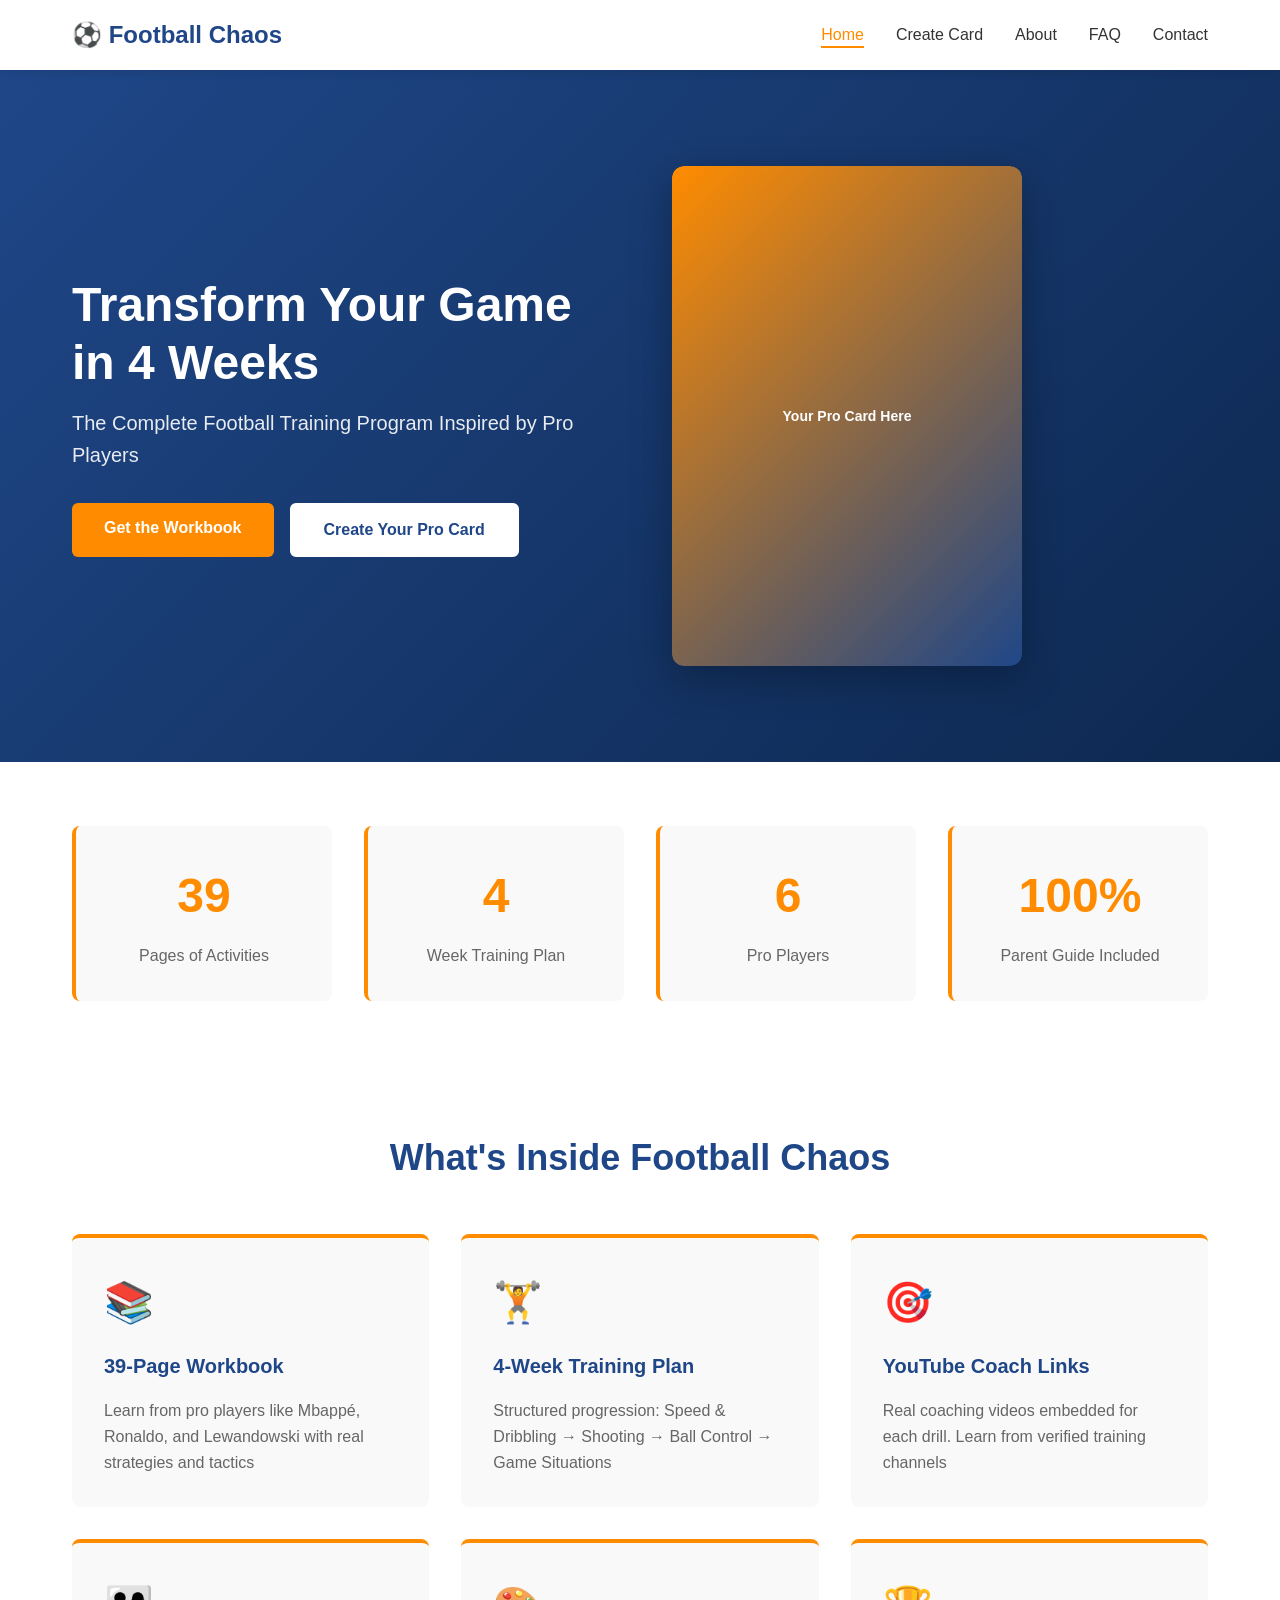
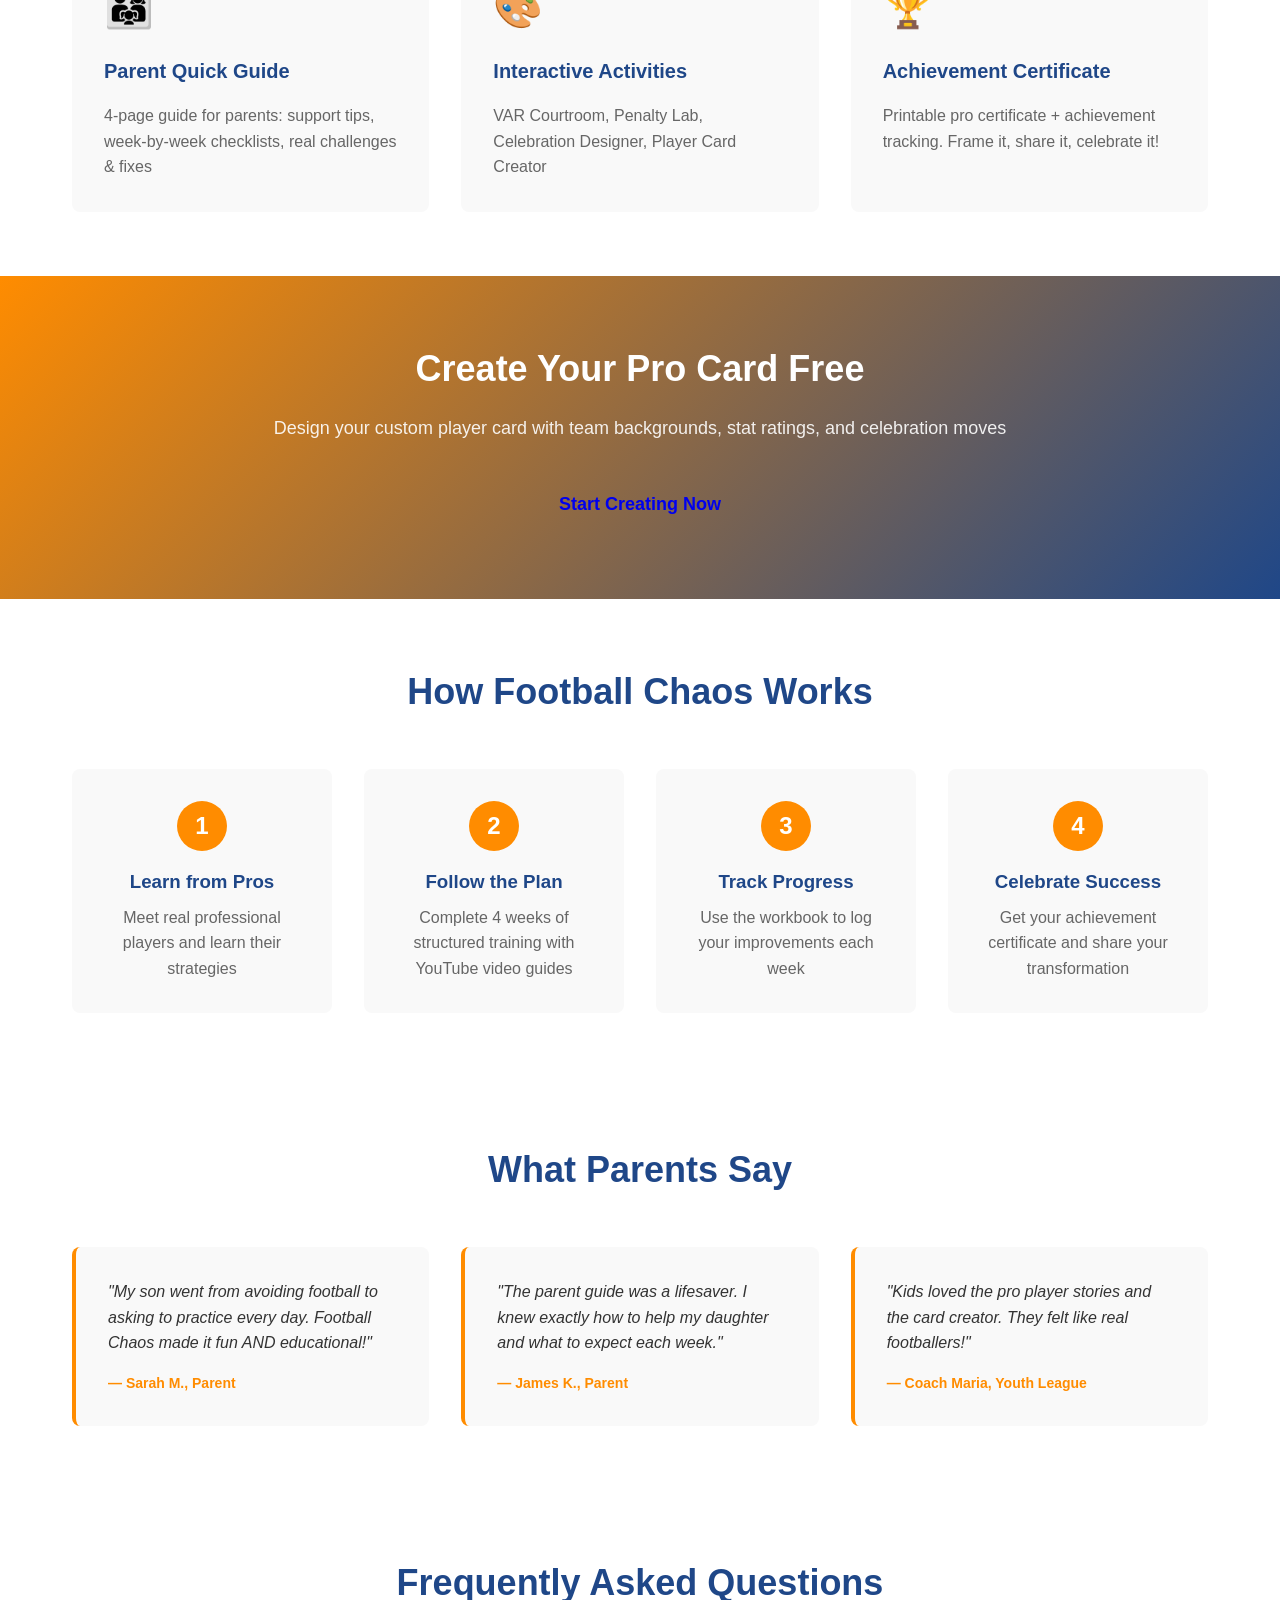
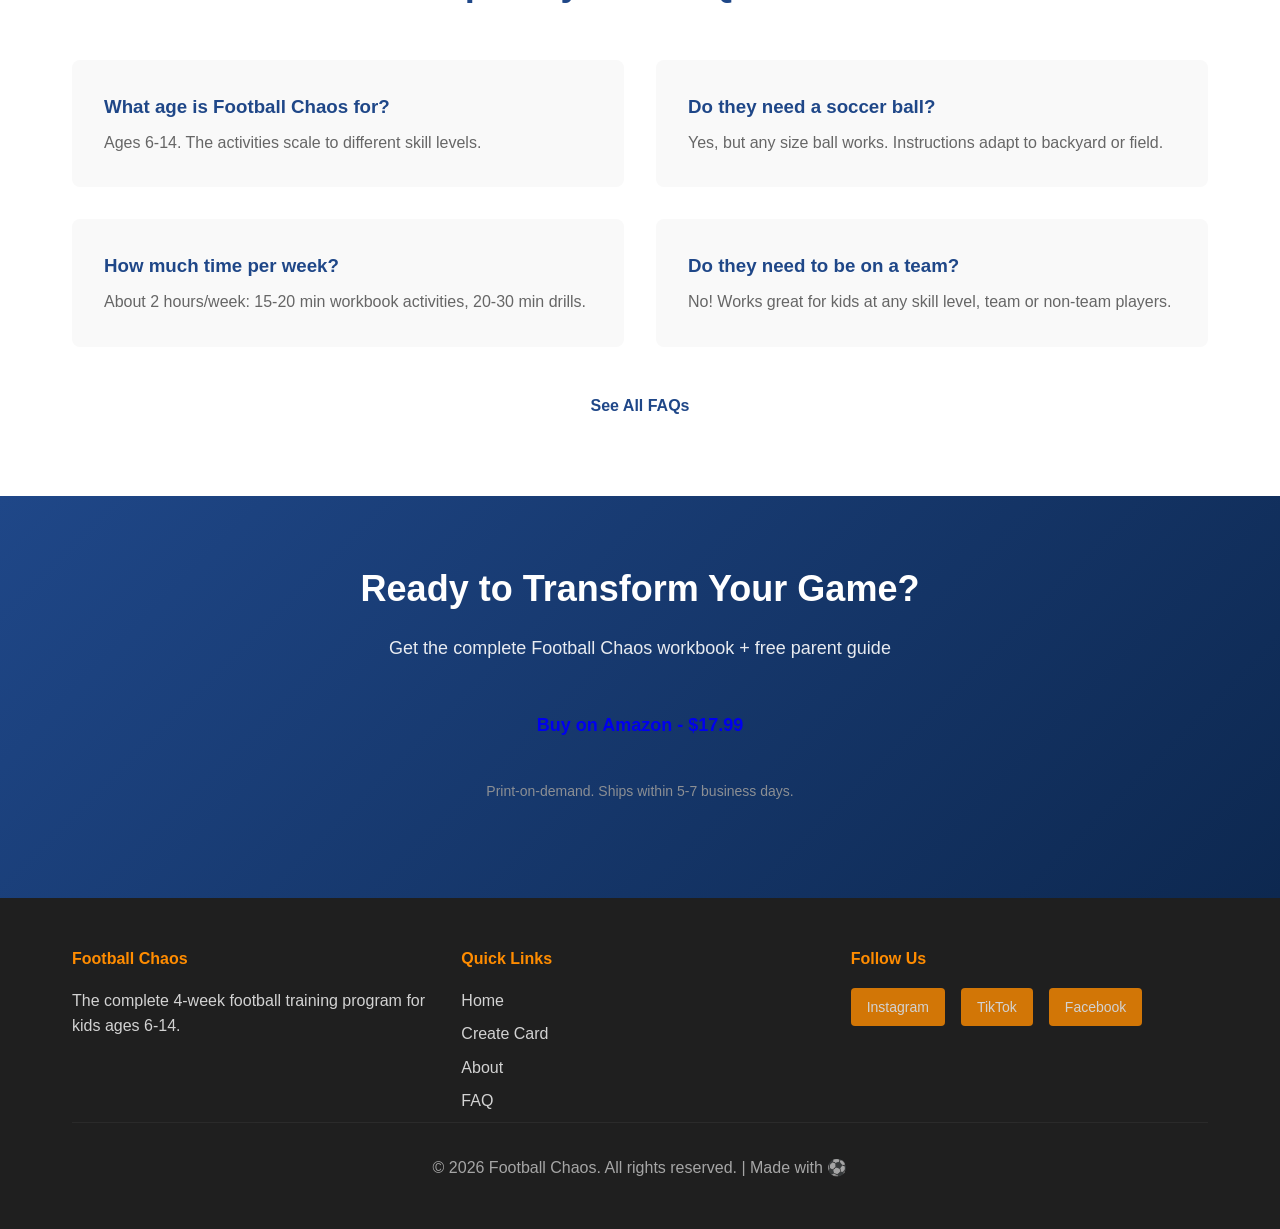
==== index.html @ 24da42ff "Add files via upload" ====
<!DOCTYPE html>
<html lang="en">
<head>
    <meta charset="UTF-8">
    <meta name="viewport" content="width=device-width, initial-scale=1.0">
    <title>Football Chaos - 4-Week Training Program for Kids</title>
    <link rel="stylesheet" href="styles.css">
</head>
<body>

<!-- Navigation -->
<nav class="navbar">
    <div class="container">
        <div class="nav-brand">⚽ Football Chaos</div>
        <ul class="nav-links">
            <li><a href="index.html" class="active">Home</a></li>
            <li><a href="card-creator.html">Create Card</a></li>
            <li><a href="about.html">About</a></li>
            <li><a href="faq.html">FAQ</a></li>
            <li><a href="contact.html">Contact</a></li>
        </ul>
    </div>
</nav>

<!-- Hero Section -->
<section class="hero">
    <div class="container">
        <div class="hero-content">
            <h1>Transform Your Game in 4 Weeks</h1>
            <p>The Complete Football Training Program Inspired by Pro Players</p>
            <div class="hero-buttons">
                <a href="https://www.amazon.com" class="btn btn-primary">Get the Workbook</a>
                <a href="card-creator.html" class="btn btn-secondary">Create Your Pro Card</a>
            </div>
        </div>
        <div class="hero-image">
            <div class="hero-card-preview">
                <div style="background: linear-gradient(135deg, #FF8C00 0%, #1f4788 100%); width: 100%; height: 100%; border-radius: 12px; display: flex; align-items: center; justify-content: center; color: white; font-size: 14px; font-weight: bold;">
                    Your Pro Card Here
                </div>
            </div>
        </div>
    </div>
</section>

<!-- Stats Section -->
<section class="stats-section">
    <div class="container">
        <div class="stat-box">
            <div class="stat-number">39</div>
            <div class="stat-label">Pages of Activities</div>
        </div>
        <div class="stat-box">
            <div class="stat-number">4</div>
            <div class="stat-label">Week Training Plan</div>
        </div>
        <div class="stat-box">
            <div class="stat-number">6</div>
            <div class="stat-label">Pro Players</div>
        </div>
        <div class="stat-box">
            <div class="stat-number">100%</div>
            <div class="stat-label">Parent Guide Included</div>
        </div>
    </div>
</section>

<!-- What You Get Section -->
<section class="features-section">
    <div class="container">
        <h2>What's Inside Football Chaos</h2>
        
        <div class="features-grid">
            <div class="feature-card">
                <div class="feature-icon">📚</div>
                <h3>39-Page Workbook</h3>
                <p>Learn from pro players like Mbappé, Ronaldo, and Lewandowski with real strategies and tactics</p>
            </div>
            
            <div class="feature-card">
                <div class="feature-icon">🏋️</div>
                <h3>4-Week Training Plan</h3>
                <p>Structured progression: Speed & Dribbling → Shooting → Ball Control → Game Situations</p>
            </div>
            
            <div class="feature-card">
                <div class="feature-icon">🎯</div>
                <h3>YouTube Coach Links</h3>
                <p>Real coaching videos embedded for each drill. Learn from verified training channels</p>
            </div>
            
            <div class="feature-card">
                <div class="feature-icon">👨‍👩‍👧</div>
                <h3>Parent Quick Guide</h3>
                <p>4-page guide for parents: support tips, week-by-week checklists, real challenges & fixes</p>
            </div>
            
            <div class="feature-card">
                <div class="feature-icon">🎨</div>
                <h3>Interactive Activities</h3>
                <p>VAR Courtroom, Penalty Lab, Celebration Designer, Player Card Creator</p>
            </div>
            
            <div class="feature-card">
                <div class="feature-icon">🏆</div>
                <h3>Achievement Certificate</h3>
                <p>Printable pro certificate + achievement tracking. Frame it, share it, celebrate it!</p>
            </div>
        </div>
    </div>
</section>

<!-- Card Creator CTA -->
<section class="card-creator-cta">
    <div class="container">
        <h2>Create Your Pro Card Free</h2>
        <p>Design your custom player card with team backgrounds, stat ratings, and celebration moves</p>
        <a href="card-creator.html" class="btn btn-large">Start Creating Now</a>
    </div>
</section>

<!-- How It Works -->
<section class="how-works-section">
    <div class="container">
        <h2>How Football Chaos Works</h2>
        
        <div class="steps-grid">
            <div class="step">
                <div class="step-number">1</div>
                <h3>Learn from Pros</h3>
                <p>Meet real professional players and learn their strategies</p>
            </div>
            
            <div class="step">
                <div class="step-number">2</div>
                <h3>Follow the Plan</h3>
                <p>Complete 4 weeks of structured training with YouTube video guides</p>
            </div>
            
            <div class="step">
                <div class="step-number">3</div>
                <h3>Track Progress</h3>
                <p>Use the workbook to log your improvements each week</p>
            </div>
            
            <div class="step">
                <div class="step-number">4</div>
                <h3>Celebrate Success</h3>
                <p>Get your achievement certificate and share your transformation</p>
            </div>
        </div>
    </div>
</section>

<!-- Testimonials -->
<section class="testimonials-section">
    <div class="container">
        <h2>What Parents Say</h2>
        
        <div class="testimonials-grid">
            <div class="testimonial">
                <p>"My son went from avoiding football to asking to practice every day. Football Chaos made it fun AND educational!"</p>
                <div class="testimonial-author">— Sarah M., Parent</div>
            </div>
            
            <div class="testimonial">
                <p>"The parent guide was a lifesaver. I knew exactly how to help my daughter and what to expect each week."</p>
                <div class="testimonial-author">— James K., Parent</div>
            </div>
            
            <div class="testimonial">
                <p>"Kids loved the pro player stories and the card creator. They felt like real footballers!"</p>
                <div class="testimonial-author">— Coach Maria, Youth League</div>
            </div>
        </div>
    </div>
</section>

<!-- FAQ Preview -->
<section class="faq-preview-section">
    <div class="container">
        <h2>Frequently Asked Questions</h2>
        
        <div class="faq-grid">
            <div class="faq-item">
                <h3>What age is Football Chaos for?</h3>
                <p>Ages 6-14. The activities scale to different skill levels.</p>
            </div>
            
            <div class="faq-item">
                <h3>Do they need a soccer ball?</h3>
                <p>Yes, but any size ball works. Instructions adapt to backyard or field.</p>
            </div>
            
            <div class="faq-item">
                <h3>How much time per week?</h3>
                <p>About 2 hours/week: 15-20 min workbook activities, 20-30 min drills.</p>
            </div>
            
            <div class="faq-item">
                <h3>Do they need to be on a team?</h3>
                <p>No! Works great for kids at any skill level, team or non-team players.</p>
            </div>
        </div>
        
        <div style="text-align: center; margin-top: 2rem;">
            <a href="faq.html" class="btn btn-secondary">See All FAQs</a>
        </div>
    </div>
</section>

<!-- CTA Section -->
<section class="final-cta">
    <div class="container">
        <h2>Ready to Transform Your Game?</h2>
        <p>Get the complete Football Chaos workbook + free parent guide</p>
        <a href="https://www.amazon.com" class="btn btn-large">Buy on Amazon - $17.99</a>
        <p style="margin-top: 1.5rem; font-size: 14px; color: #999;">Print-on-demand. Ships within 5-7 business days.</p>
    </div>
</section>

<!-- Footer -->
<footer class="footer">
    <div class="container">
        <div class="footer-content">
            <div class="footer-section">
                <h4>Football Chaos</h4>
                <p>The complete 4-week football training program for kids ages 6-14.</p>
            </div>
            
            <div class="footer-section">
                <h4>Quick Links</h4>
                <ul>
                    <li><a href="index.html">Home</a></li>
                    <li><a href="card-creator.html">Create Card</a></li>
                    <li><a href="about.html">About</a></li>
                    <li><a href="faq.html">FAQ</a></li>
                </ul>
            </div>
            
            <div class="footer-section">
                <h4>Follow Us</h4>
                <div class="social-links">
                    <a href="#" class="social-link">Instagram</a>
                    <a href="#" class="social-link">TikTok</a>
                    <a href="#" class="social-link">Facebook</a>
                </div>
            </div>
        </div>
        
        <div class="footer-bottom">
            <p>&copy; 2026 Football Chaos. All rights reserved. | Made with ⚽</p>
        </div>
    </div>
</footer>

</body>
</html>
---- styles.css ----
/* Global Styles */
* {
    margin: 0;
    padding: 0;
    box-sizing: border-box;
}

html {
    scroll-behavior: smooth;
}

body {
    font-family: 'Segoe UI', Tahoma, Geneva, Verdana, sans-serif;
    line-height: 1.6;
    color: #333;
    background: #f5f5f5;
}

.container {
    max-width: 1200px;
    margin: 0 auto;
    padding: 0 2rem;
}

/* Navigation */
.navbar {
    background: white;
    box-shadow: 0 2px 10px rgba(0,0,0,0.1);
    position: sticky;
    top: 0;
    z-index: 100;
}

.navbar .container {
    display: flex;
    justify-content: space-between;
    align-items: center;
    padding: 1rem 2rem;
}

.nav-brand {
    font-size: 24px;
    font-weight: 700;
    color: #1f4788;
    text-decoration: none;
}

.nav-links {
    display: flex;
    list-style: none;
    gap: 2rem;
}

.nav-links a {
    text-decoration: none;
    color: #333;
    font-weight: 500;
    transition: color 0.3s;
    position: relative;
}

.nav-links a:hover,
.nav-links a.active {
    color: #FF8C00;
}

.nav-links a::after {
    content: '';
    position: absolute;
    bottom: -5px;
    left: 0;
    width: 0;
    height: 2px;
    background: #FF8C00;
    transition: width 0.3s;
}

.nav-links a:hover::after,
.nav-links a.active::after {
    width: 100%;
}

/* Hero Section */
.hero {
    background: linear-gradient(135deg, #1f4788 0%, #0d2850 100%);
    color: white;
    padding: 6rem 0;
}

.hero .container {
    display: grid;
    grid-template-columns: 1fr 1fr;
    gap: 4rem;
    align-items: center;
}

.hero-content h1 {
    font-size: 48px;
    margin-bottom: 1rem;
    line-height: 1.2;
}

.hero-content p {
    font-size: 20px;
    margin-bottom: 2rem;
    opacity: 0.9;
}

.hero-buttons {
    display: flex;
    gap: 1rem;
    flex-wrap: wrap;
}

.hero-card-preview {
    width: 100%;
    max-width: 350px;
    aspect-ratio: 3.5/5;
    border-radius: 12px;
    box-shadow: 0 12px 40px rgba(0,0,0,0.3);
    overflow: hidden;
}

/* Buttons */
.btn {
    display: inline-block;
    padding: 12px 32px;
    border-radius: 6px;
    text-decoration: none;
    font-weight: 600;
    transition: all 0.3s;
    border: none;
    cursor: pointer;
    font-size: 16px;
}

.btn-primary {
    background: #FF8C00;
    color: white;
}

.btn-primary:hover {
    background: #E67E00;
    transform: translateY(-2px);
    box-shadow: 0 8px 20px rgba(255, 140, 0, 0.3);
}

.btn-secondary {
    background: white;
    color: #1f4788;
    border: 2px solid white;
}

.btn-secondary:hover {
    background: transparent;
    color: white;
}

.btn-large {
    padding: 16px 40px;
    font-size: 18px;
}

/* Stats Section */
.stats-section {
    background: white;
    padding: 4rem 0;
}

.stats-section .container {
    display: grid;
    grid-template-columns: repeat(4, 1fr);
    gap: 2rem;
}

.stat-box {
    text-align: center;
    padding: 2rem;
    background: #f9f9f9;
    border-radius: 8px;
    border-left: 4px solid #FF8C00;
}

.stat-number {
    font-size: 48px;
    font-weight: 700;
    color: #FF8C00;
    margin-bottom: 0.5rem;
}

.stat-label {
    font-size: 16px;
    color: #666;
}

/* Features Section */
.features-section {
    background: white;
    padding: 4rem 0;
}

.features-section h2 {
    text-align: center;
    font-size: 36px;
    margin-bottom: 3rem;
    color: #1f4788;
}

.features-grid {
    display: grid;
    grid-template-columns: repeat(3, 1fr);
    gap: 2rem;
}

.feature-card {
    background: #f9f9f9;
    padding: 2rem;
    border-radius: 8px;
    border-top: 4px solid #FF8C00;
    transition: transform 0.3s, box-shadow 0.3s;
}

.feature-card:hover {
    transform: translateY(-8px);
    box-shadow: 0 12px 30px rgba(0,0,0,0.1);
}

.feature-icon {
    font-size: 40px;
    margin-bottom: 1rem;
}

.feature-card h3 {
    color: #1f4788;
    margin-bottom: 1rem;
    font-size: 20px;
}

.feature-card p {
    color: #666;
    line-height: 1.6;
}

/* Card Creator CTA */
.card-creator-cta {
    background: linear-gradient(135deg, #FF8C00 0%, #1f4788 100%);
    color: white;
    padding: 4rem 0;
    text-align: center;
}

.card-creator-cta h2 {
    font-size: 36px;
    margin-bottom: 1rem;
}

.card-creator-cta p {
    font-size: 18px;
    margin-bottom: 2rem;
    opacity: 0.9;
}

/* How It Works */
.how-works-section {
    background: white;
    padding: 4rem 0;
}

.how-works-section h2 {
    text-align: center;
    font-size: 36px;
    margin-bottom: 3rem;
    color: #1f4788;
}

.steps-grid {
    display: grid;
    grid-template-columns: repeat(4, 1fr);
    gap: 2rem;
}

.step {
    text-align: center;
    padding: 2rem;
    background: #f9f9f9;
    border-radius: 8px;
}

.step-number {
    width: 50px;
    height: 50px;
    background: #FF8C00;
    color: white;
    border-radius: 50%;
    display: flex;
    align-items: center;
    justify-content: center;
    font-size: 24px;
    font-weight: 700;
    margin: 0 auto 1rem;
}

.step h3 {
    color: #1f4788;
    margin-bottom: 0.5rem;
}

.step p {
    color: #666;
}

/* Testimonials */
.testimonials-section {
    background: white;
    padding: 4rem 0;
}

.testimonials-section h2 {
    text-align: center;
    font-size: 36px;
    margin-bottom: 3rem;
    color: #1f4788;
}

.testimonials-grid {
    display: grid;
    grid-template-columns: repeat(3, 1fr);
    gap: 2rem;
}

.testimonial {
    background: #f9f9f9;
    padding: 2rem;
    border-radius: 8px;
    border-left: 4px solid #FF8C00;
}

.testimonial p {
    font-style: italic;
    color: #333;
    margin-bottom: 1rem;
}

.testimonial-author {
    color: #FF8C00;
    font-weight: 600;
    font-size: 14px;
}

/* FAQ Preview */
.faq-preview-section {
    background: white;
    padding: 4rem 0;
}

.faq-preview-section h2 {
    text-align: center;
    font-size: 36px;
    margin-bottom: 3rem;
    color: #1f4788;
}

.faq-grid {
    display: grid;
    grid-template-columns: repeat(2, 1fr);
    gap: 2rem;
}

.faq-item {
    background: #f9f9f9;
    padding: 2rem;
    border-radius: 8px;
}

.faq-item h3 {
    color: #1f4788;
    margin-bottom: 0.5rem;
}

.faq-item p {
    color: #666;
}

/* Final CTA */
.final-cta {
    background: linear-gradient(135deg, #1f4788 0%, #0d2850 100%);
    color: white;
    padding: 4rem 0;
    text-align: center;
}

.final-cta h2 {
    font-size: 36px;
    margin-bottom: 1rem;
}

.final-cta p {
    font-size: 18px;
    margin-bottom: 2rem;
    opacity: 0.9;
}

/* Footer */
.footer {
    background: #1f1f1f;
    color: white;
    padding: 3rem 0 1rem;
}

.footer .container {
    margin-bottom: 2rem;
}

.footer-content {
    display: grid;
    grid-template-columns: repeat(3, 1fr);
    gap: 2rem;
}

.footer-section h4 {
    color: #FF8C00;
    margin-bottom: 1rem;
}

.footer-section p {
    opacity: 0.8;
}

.footer-section ul {
    list-style: none;
}

.footer-section ul li {
    margin-bottom: 0.5rem;
}

.footer-section a {
    color: white;
    text-decoration: none;
    opacity: 0.8;
    transition: opacity 0.3s;
}

.footer-section a:hover {
    opacity: 1;
    color: #FF8C00;
}

.social-links {
    display: flex;
    gap: 1rem;
}

.social-link {
    display: inline-block;
    padding: 8px 16px;
    background: #FF8C00;
    border-radius: 4px;
    font-size: 14px;
}

.social-link:hover {
    background: #E67E00;
}

.footer-bottom {
    text-align: center;
    padding-top: 2rem;
    border-top: 1px solid #333;
    opacity: 0.6;
}

/* Responsive Design */
@media (max-width: 768px) {
    .nav-links {
        gap: 1rem;
        font-size: 14px;
    }
    
    .hero .container {
        grid-template-columns: 1fr;
        padding: 3rem 0;
    }
    
    .hero-content h1 {
        font-size: 32px;
    }
    
    .hero-content p {
        font-size: 16px;
    }
    
    .stats-section .container,
    .features-grid,
    .steps-grid,
    .testimonials-grid,
    .footer-content {
        grid-template-columns: 1fr;
    }
    
    .faq-grid {
        grid-template-columns: 1fr;
    }
    
    .hero-buttons {
        flex-direction: column;
    }
    
    .btn {
        width: 100%;
        text-align: center;
    }
}

@media (max-width: 480px) {
    .container {
        padding: 0 1rem;
    }
    
    .navbar .container {
        flex-direction: column;
        gap: 1rem;
    }
    
    .nav-links {
        flex-direction: column;
        gap: 0.5rem;
        width: 100%;
    }
    
    .hero-content h1 {
        font-size: 24px;
    }
    
    .features-section h2,
    .how-works-section h2,
    .testimonials-section h2,
    .faq-preview-section h2,
    .final-cta h2 {
        font-size: 24px;
    }
}
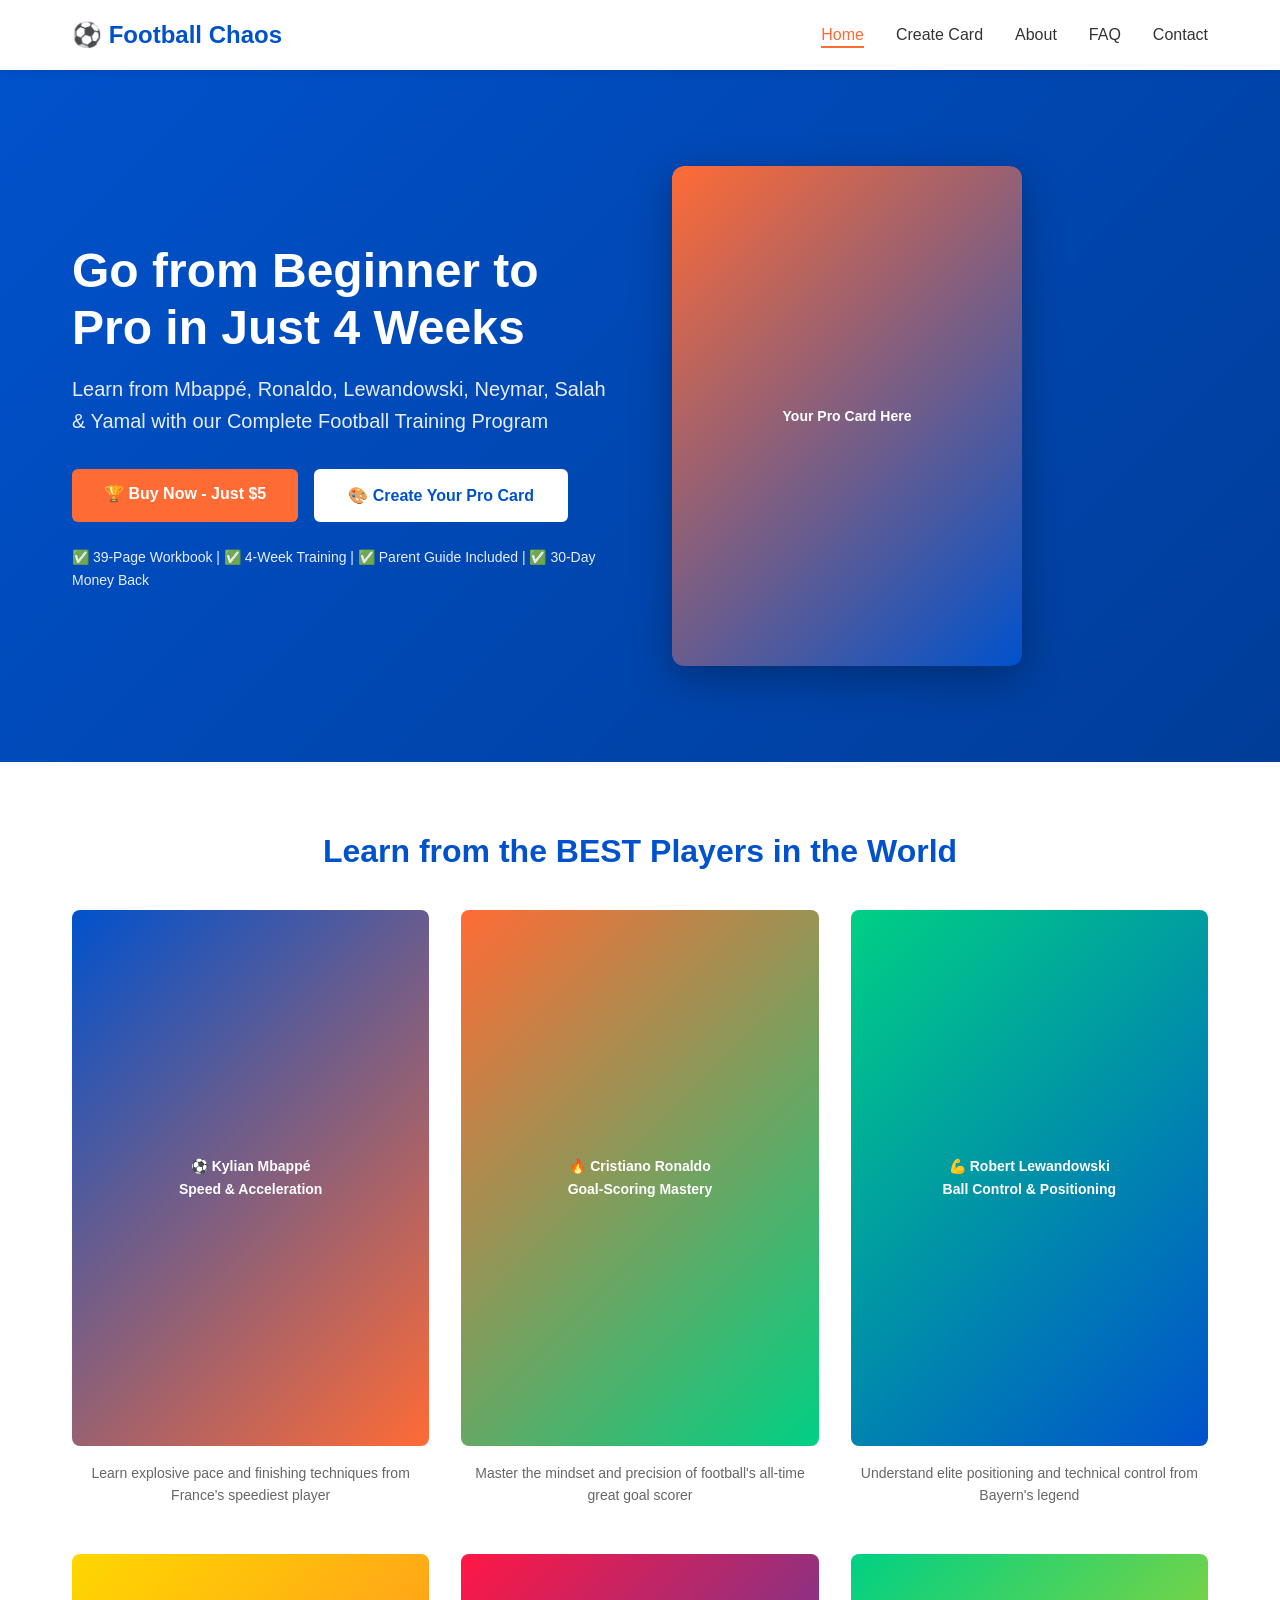
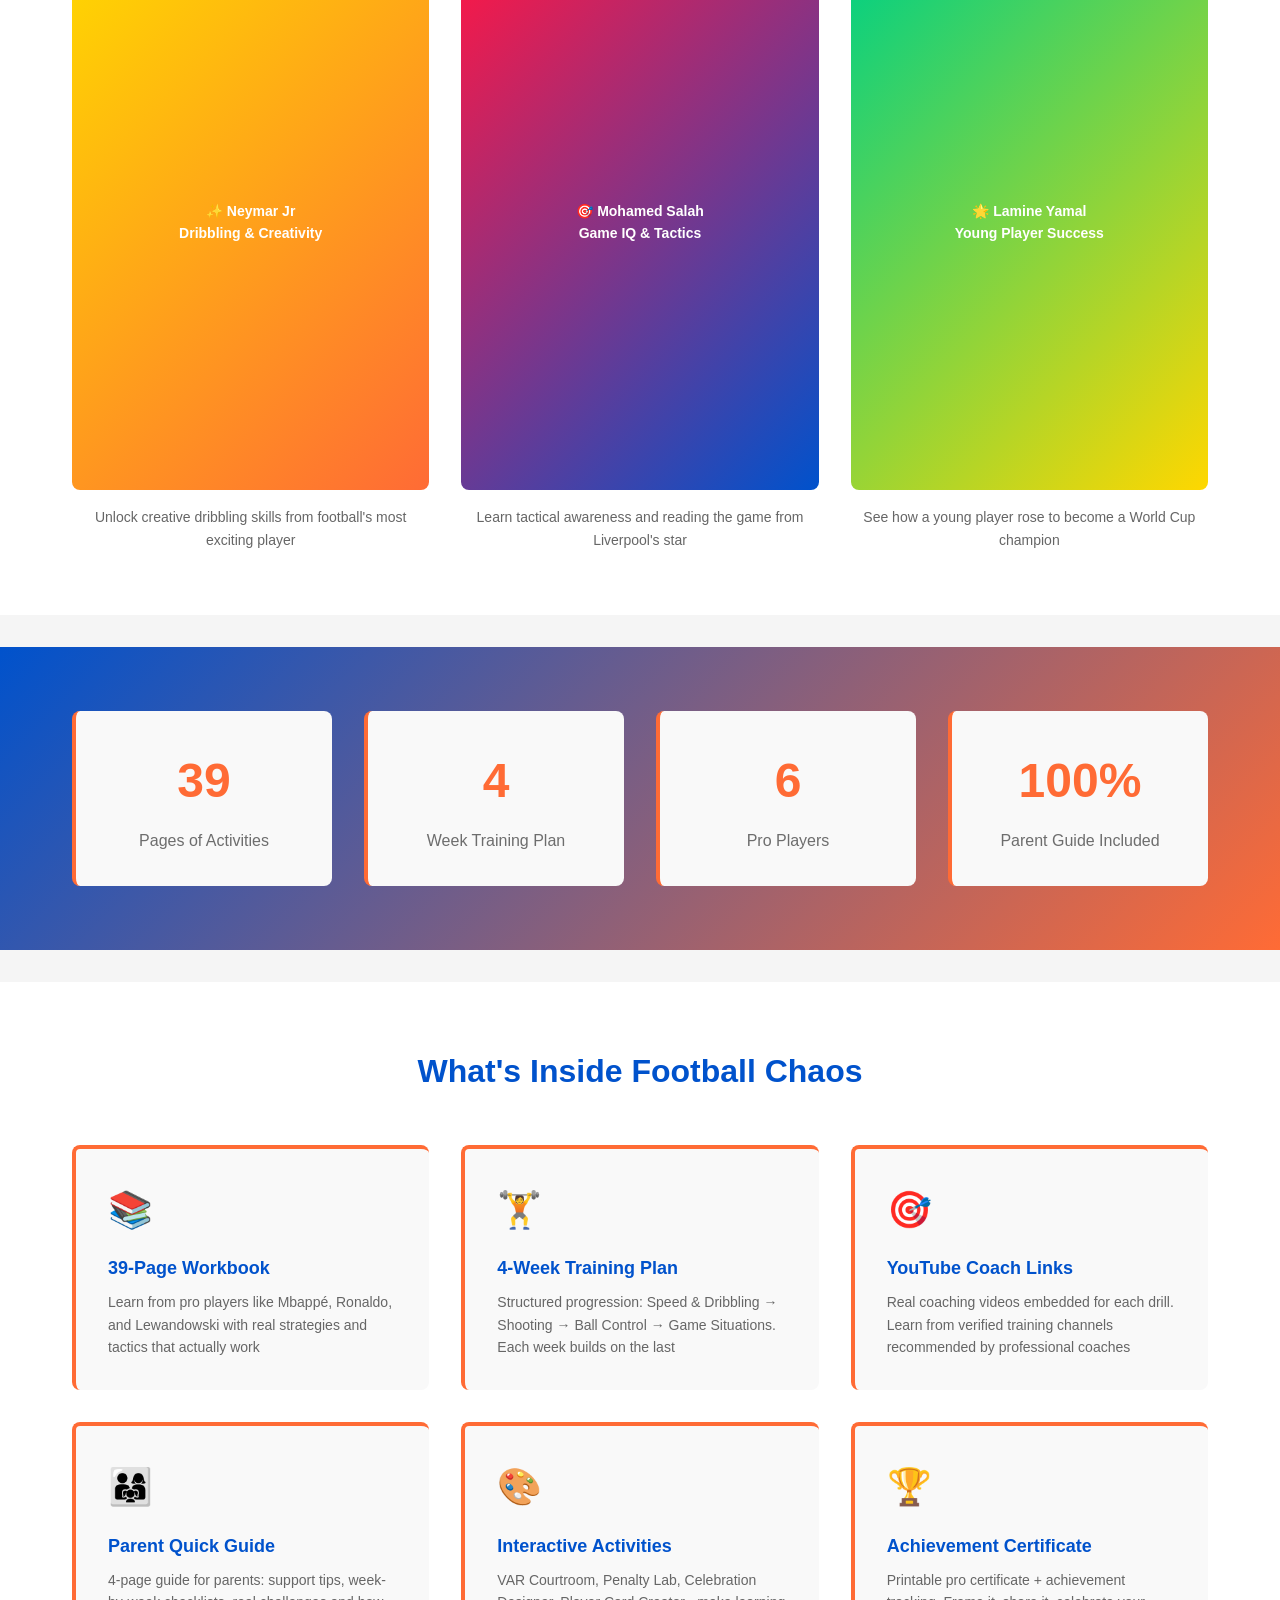
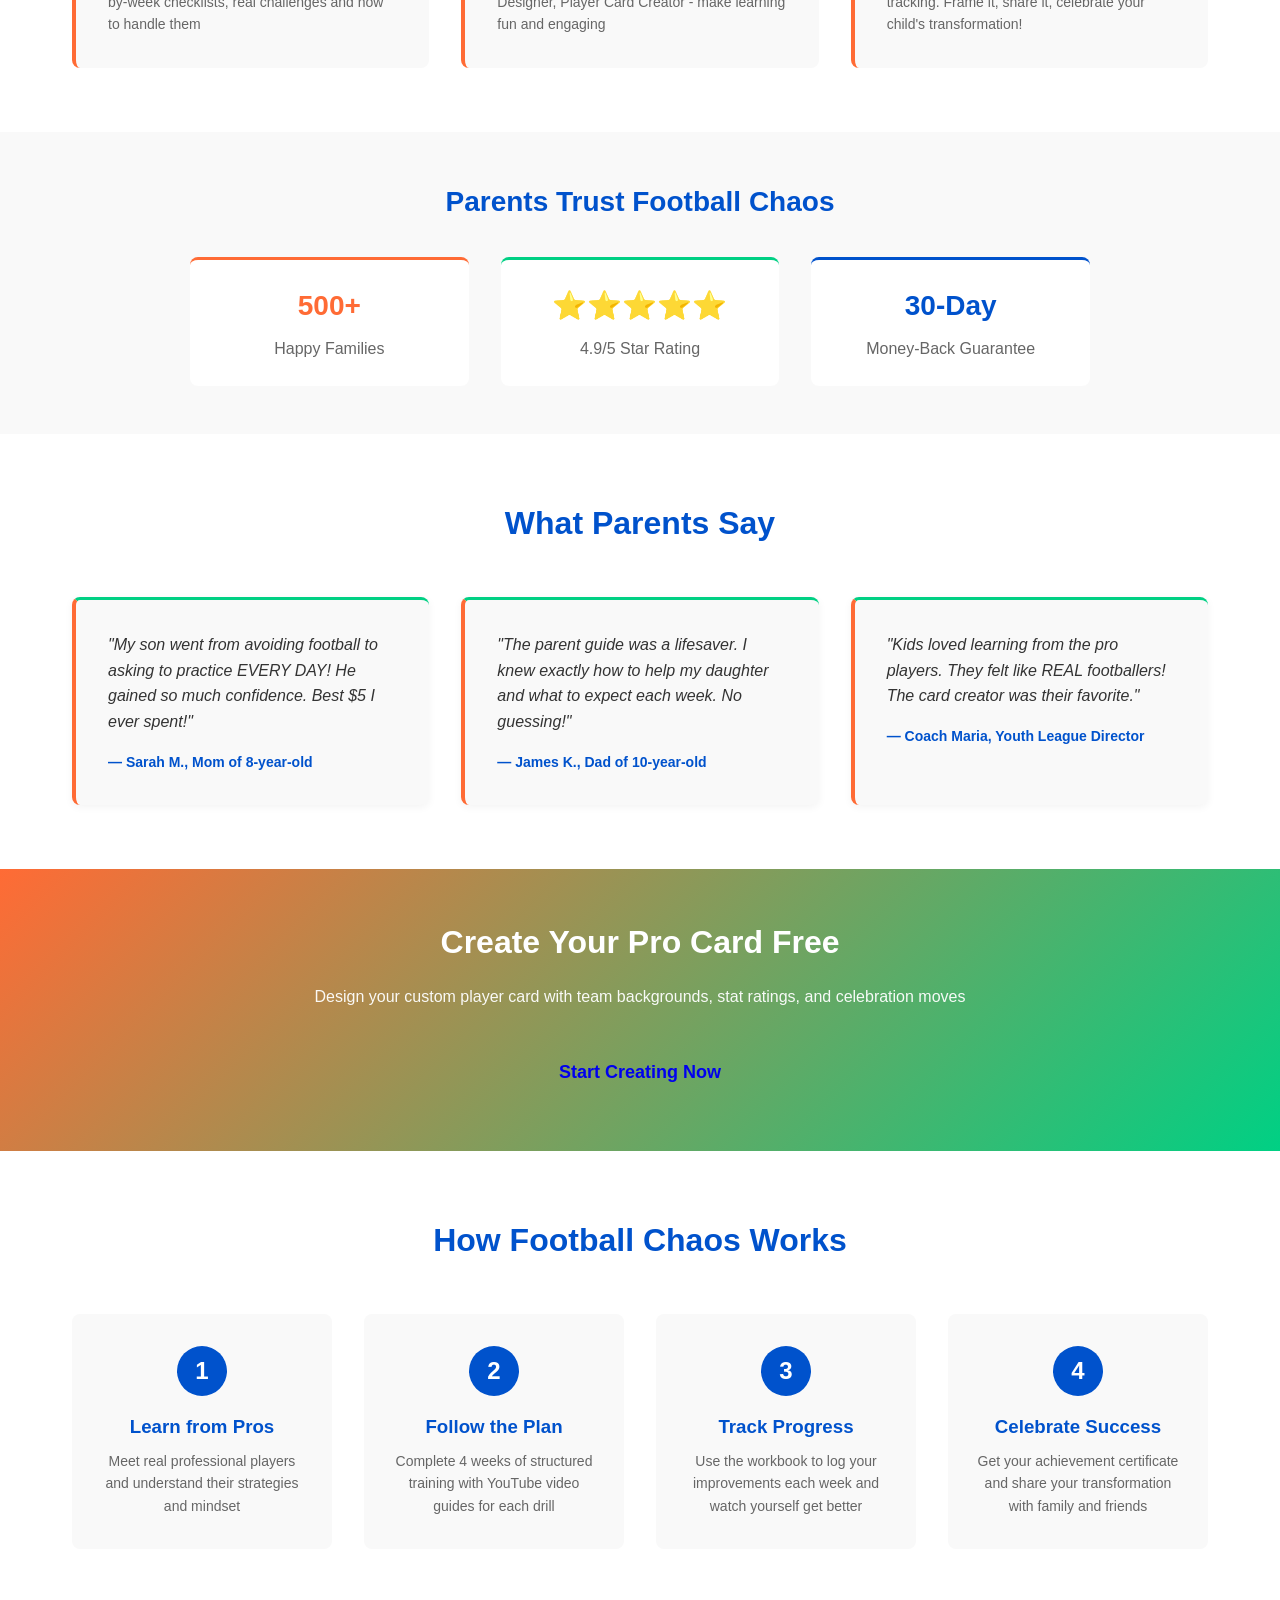
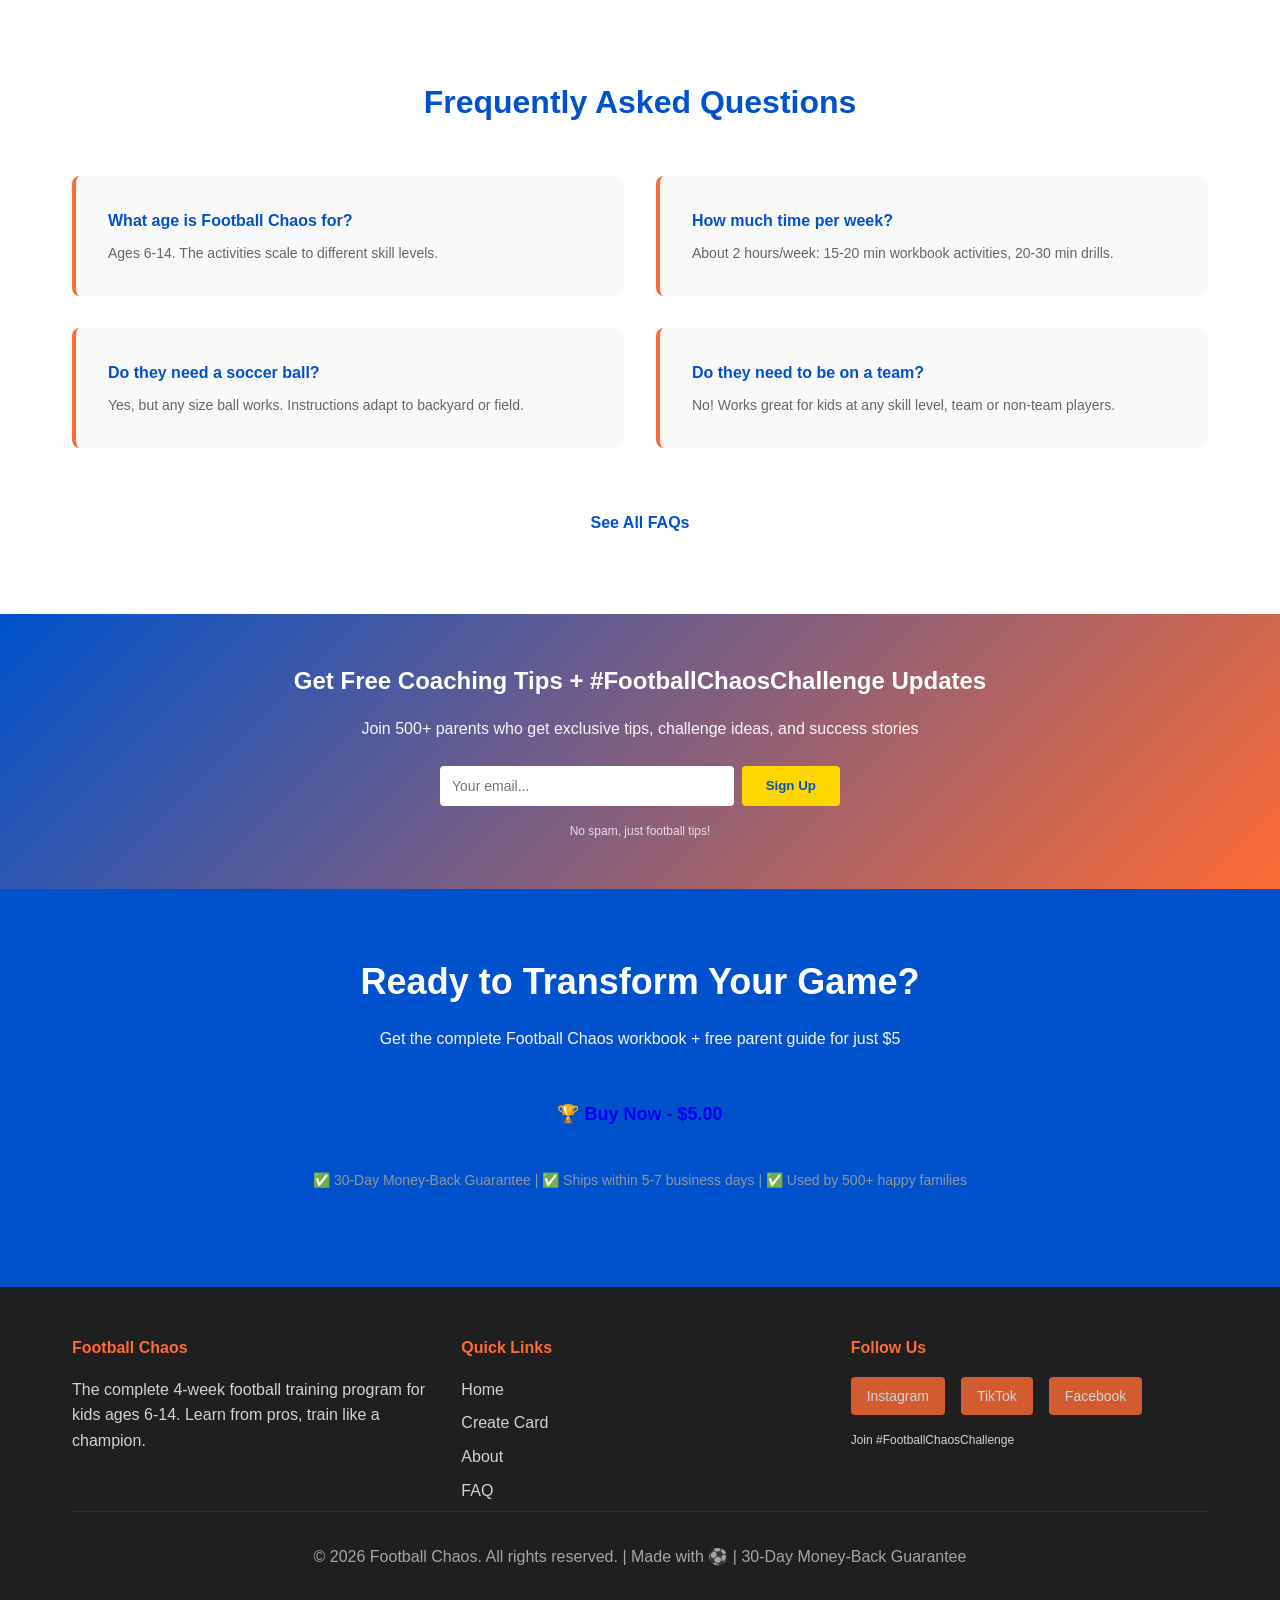
==== commit 302f5338: "Add files via upload" ====
--- a/index.html
+++ b/index.html
@@ -26,18 +26,68 @@
 <section class="hero">
     <div class="container">
         <div class="hero-content">
-            <h1>Transform Your Game in 4 Weeks</h1>
-            <p>The Complete Football Training Program Inspired by Pro Players</p>
+            <h1>Go from Beginner to Pro in Just 4 Weeks</h1>
+            <p>Learn from Mbappé, Ronaldo, Lewandowski, Neymar, Salah & Yamal with our Complete Football Training Program</p>
             <div class="hero-buttons">
-                <a href="https://www.amazon.com" class="btn btn-primary">Get the Workbook</a>
-                <a href="card-creator.html" class="btn btn-secondary">Create Your Pro Card</a>
+                <a href="https://www.amazon.com" class="btn btn-primary">🏆 Buy Now - Just $5</a>
+                <a href="card-creator.html" class="btn btn-secondary">🎨 Create Your Pro Card</a>
+            </div>
+            <div style="margin-top: 1.5rem; font-size: 14px; color: white; opacity: 0.9;">
+                ✅ 39-Page Workbook  |  ✅ 4-Week Training  |  ✅ Parent Guide Included  |  ✅ 30-Day Money Back
             </div>
         </div>
         <div class="hero-image">
             <div class="hero-card-preview">
-                <div style="background: linear-gradient(135deg, #FF8C00 0%, #1f4788 100%); width: 100%; height: 100%; border-radius: 12px; display: flex; align-items: center; justify-content: center; color: white; font-size: 14px; font-weight: bold;">
+                <div style="background: linear-gradient(135deg, #FF6B35 0%, #0052CC 100%); width: 100%; height: 100%; border-radius: 12px; display: flex; align-items: center; justify-content: center; color: white; font-size: 14px; font-weight: bold;">
                     Your Pro Card Here
                 </div>
+            </div>
+        </div>
+    </div>
+</section>
+
+<!-- Player Showcase Section -->
+<section style="background: white; padding: 4rem 0;">
+    <div class="container">
+        <h2 style="text-align: center; color: #0052CC; font-size: 32px; margin-bottom: 2rem;">Learn from the BEST Players in the World</h2>
+        <div style="display: grid; grid-template-columns: repeat(3, 1fr); gap: 2rem; margin-bottom: 3rem;">
+            <div style="text-align: center;">
+                <div style="width: 100%; aspect-ratio: 2/3; background: linear-gradient(135deg, #0052CC, #FF6B35); border-radius: 8px; margin-bottom: 1rem; display: flex; align-items: center; justify-content: center; color: white; font-weight: bold; font-size: 14px;">
+                    ⚽ Kylian Mbappé<br>Speed & Acceleration
+                </div>
+                <p style="color: #666; font-size: 14px;">Learn explosive pace and finishing techniques from France's speediest player</p>
+            </div>
+            <div style="text-align: center;">
+                <div style="width: 100%; aspect-ratio: 2/3; background: linear-gradient(135deg, #FF6B35, #00D084); border-radius: 8px; margin-bottom: 1rem; display: flex; align-items: center; justify-content: center; color: white; font-weight: bold; font-size: 14px;">
+                    🔥 Cristiano Ronaldo<br>Goal-Scoring Mastery
+                </div>
+                <p style="color: #666; font-size: 14px;">Master the mindset and precision of football's all-time great goal scorer</p>
+            </div>
+            <div style="text-align: center;">
+                <div style="width: 100%; aspect-ratio: 2/3; background: linear-gradient(135deg, #00D084, #0052CC); border-radius: 8px; margin-bottom: 1rem; display: flex; align-items: center; justify-content: center; color: white; font-weight: bold; font-size: 14px;">
+                    💪 Robert Lewandowski<br>Ball Control & Positioning
+                </div>
+                <p style="color: #666; font-size: 14px;">Understand elite positioning and technical control from Bayern's legend</p>
+            </div>
+        </div>
+        <div style="display: grid; grid-template-columns: repeat(3, 1fr); gap: 2rem;">
+            <div style="text-align: center;">
+                <div style="width: 100%; aspect-ratio: 2/3; background: linear-gradient(135deg, #FFD700, #FF6B35); border-radius: 8px; margin-bottom: 1rem; display: flex; align-items: center; justify-content: center; color: white; font-weight: bold; font-size: 14px;">
+                    ✨ Neymar Jr<br>Dribbling & Creativity
+                </div>
+                <p style="color: #666; font-size: 14px;">Unlock creative dribbling skills from football's most exciting player</p>
+            </div>
+            <div style="text-align: center;">
+                <div style="width: 100%; aspect-ratio: 2/3; background: linear-gradient(135deg, #FF1744, #0052CC); border-radius: 8px; margin-bottom: 1rem; display: flex; align-items: center; justify-content: center; color: white; font-weight: bold; font-size: 14px;">
+                    🎯 Mohamed Salah<br>Game IQ & Tactics
+                </div>
+                <p style="color: #666; font-size: 14px;">Learn tactical awareness and reading the game from Liverpool's star</p>
+            </div>
+            <div style="text-align: center;">
+                <div style="width: 100%; aspect-ratio: 2/3; background: linear-gradient(135deg, #00D084, #FFD700); border-radius: 8px; margin-bottom: 1rem; display: flex; align-items: center; justify-content: center; color: white; font-weight: bold; font-size: 14px;">
+                    🌟 Lamine Yamal<br>Young Player Success
+                </div>
+                <p style="color: #666; font-size: 14px;">See how a young player rose to become a World Cup champion</p>
             </div>
         </div>
     </div>
@@ -74,37 +124,85 @@
             <div class="feature-card">
                 <div class="feature-icon">📚</div>
                 <h3>39-Page Workbook</h3>
-                <p>Learn from pro players like Mbappé, Ronaldo, and Lewandowski with real strategies and tactics</p>
+                <p>Learn from pro players like Mbappé, Ronaldo, and Lewandowski with real strategies and tactics that actually work</p>
             </div>
             
             <div class="feature-card">
                 <div class="feature-icon">🏋️</div>
                 <h3>4-Week Training Plan</h3>
-                <p>Structured progression: Speed & Dribbling → Shooting → Ball Control → Game Situations</p>
+                <p>Structured progression: Speed & Dribbling → Shooting → Ball Control → Game Situations. Each week builds on the last</p>
             </div>
             
             <div class="feature-card">
                 <div class="feature-icon">🎯</div>
                 <h3>YouTube Coach Links</h3>
-                <p>Real coaching videos embedded for each drill. Learn from verified training channels</p>
+                <p>Real coaching videos embedded for each drill. Learn from verified training channels recommended by professional coaches</p>
             </div>
             
             <div class="feature-card">
                 <div class="feature-icon">👨‍👩‍👧</div>
                 <h3>Parent Quick Guide</h3>
-                <p>4-page guide for parents: support tips, week-by-week checklists, real challenges & fixes</p>
+                <p>4-page guide for parents: support tips, week-by-week checklists, real challenges and how to handle them</p>
             </div>
             
             <div class="feature-card">
                 <div class="feature-icon">🎨</div>
                 <h3>Interactive Activities</h3>
-                <p>VAR Courtroom, Penalty Lab, Celebration Designer, Player Card Creator</p>
+                <p>VAR Courtroom, Penalty Lab, Celebration Designer, Player Card Creator - make learning fun and engaging</p>
             </div>
             
             <div class="feature-card">
                 <div class="feature-icon">🏆</div>
                 <h3>Achievement Certificate</h3>
-                <p>Printable pro certificate + achievement tracking. Frame it, share it, celebrate it!</p>
+                <p>Printable pro certificate + achievement tracking. Frame it, share it, celebrate your child's transformation!</p>
+            </div>
+        </div>
+    </div>
+</section>
+
+<!-- Trust & Guarantee Section -->
+<section style="background: #f9f9f9; padding: 3rem 0;">
+    <div class="container">
+        <div style="max-width: 900px; margin: 0 auto;">
+            <h2 style="text-align: center; color: #0052CC; font-size: 28px; margin-bottom: 2rem;">Parents Trust Football Chaos</h2>
+            
+            <div style="display: grid; grid-template-columns: repeat(3, 1fr); gap: 2rem; text-align: center;">
+                <div style="padding: 1.5rem; background: white; border-radius: 8px; border-top: 3px solid #FF6B35;">
+                    <div style="font-size: 28px; font-weight: bold; color: #FF6B35; margin-bottom: 0.5rem;">500+</div>
+                    <p style="color: #666;">Happy Families</p>
+                </div>
+                <div style="padding: 1.5rem; background: white; border-radius: 8px; border-top: 3px solid #00D084;">
+                    <div style="font-size: 28px; font-weight: bold; color: #00D084; margin-bottom: 0.5rem;">⭐⭐⭐⭐⭐</div>
+                    <p style="color: #666;">4.9/5 Star Rating</p>
+                </div>
+                <div style="padding: 1.5rem; background: white; border-radius: 8px; border-top: 3px solid #0052CC;">
+                    <div style="font-size: 28px; font-weight: bold; color: #0052CC; margin-bottom: 0.5rem;">30-Day</div>
+                    <p style="color: #666;">Money-Back Guarantee</p>
+                </div>
+            </div>
+        </div>
+    </div>
+</section>
+
+<!-- Testimonials Section -->
+<section class="testimonials-section">
+    <div class="container">
+        <h2>What Parents Say</h2>
+        
+        <div class="testimonials-grid">
+            <div class="testimonial">
+                <p>"My son went from avoiding football to asking to practice EVERY DAY! He gained so much confidence. Best $5 I ever spent!"</p>
+                <div class="testimonial-author">— Sarah M., Mom of 8-year-old</div>
+            </div>
+            
+            <div class="testimonial">
+                <p>"The parent guide was a lifesaver. I knew exactly how to help my daughter and what to expect each week. No guessing!"</p>
+                <div class="testimonial-author">— James K., Dad of 10-year-old</div>
+            </div>
+            
+            <div class="testimonial">
+                <p>"Kids loved learning from the pro players. They felt like REAL footballers! The card creator was their favorite."</p>
+                <div class="testimonial-author">— Coach Maria, Youth League Director</div>
             </div>
         </div>
     </div>
@@ -128,49 +226,25 @@
             <div class="step">
                 <div class="step-number">1</div>
                 <h3>Learn from Pros</h3>
-                <p>Meet real professional players and learn their strategies</p>
+                <p>Meet real professional players and understand their strategies and mindset</p>
             </div>
             
             <div class="step">
                 <div class="step-number">2</div>
                 <h3>Follow the Plan</h3>
-                <p>Complete 4 weeks of structured training with YouTube video guides</p>
+                <p>Complete 4 weeks of structured training with YouTube video guides for each drill</p>
             </div>
             
             <div class="step">
                 <div class="step-number">3</div>
                 <h3>Track Progress</h3>
-                <p>Use the workbook to log your improvements each week</p>
+                <p>Use the workbook to log your improvements each week and watch yourself get better</p>
             </div>
             
             <div class="step">
                 <div class="step-number">4</div>
                 <h3>Celebrate Success</h3>
-                <p>Get your achievement certificate and share your transformation</p>
-            </div>
-        </div>
-    </div>
-</section>
-
-<!-- Testimonials -->
-<section class="testimonials-section">
-    <div class="container">
-        <h2>What Parents Say</h2>
-        
-        <div class="testimonials-grid">
-            <div class="testimonial">
-                <p>"My son went from avoiding football to asking to practice every day. Football Chaos made it fun AND educational!"</p>
-                <div class="testimonial-author">— Sarah M., Parent</div>
-            </div>
-            
-            <div class="testimonial">
-                <p>"The parent guide was a lifesaver. I knew exactly how to help my daughter and what to expect each week."</p>
-                <div class="testimonial-author">— James K., Parent</div>
-            </div>
-            
-            <div class="testimonial">
-                <p>"Kids loved the pro player stories and the card creator. They felt like real footballers!"</p>
-                <div class="testimonial-author">— Coach Maria, Youth League</div>
+                <p>Get your achievement certificate and share your transformation with family and friends</p>
             </div>
         </div>
     </div>
@@ -188,13 +262,13 @@
             </div>
             
             <div class="faq-item">
+                <h3>How much time per week?</h3>
+                <p>About 2 hours/week: 15-20 min workbook activities, 20-30 min drills.</p>
+            </div>
+            
+            <div class="faq-item">
                 <h3>Do they need a soccer ball?</h3>
                 <p>Yes, but any size ball works. Instructions adapt to backyard or field.</p>
-            </div>
-            
-            <div class="faq-item">
-                <h3>How much time per week?</h3>
-                <p>About 2 hours/week: 15-20 min workbook activities, 20-30 min drills.</p>
             </div>
             
             <div class="faq-item">
@@ -209,13 +283,26 @@
     </div>
 </section>
 
+<!-- Email Signup -->
+<section style="background: linear-gradient(135deg, #0052CC, #FF6B35); color: white; padding: 3rem 0; text-align: center;">
+    <div class="container">
+        <h2 style="margin-bottom: 1rem;">Get Free Coaching Tips + #FootballChaosChallenge Updates</h2>
+        <p style="margin-bottom: 1.5rem; font-size: 16px; opacity: 0.95;">Join 500+ parents who get exclusive tips, challenge ideas, and success stories</p>
+        <div style="max-width: 400px; margin: 0 auto; display: flex; gap: 0.5rem;">
+            <input type="email" placeholder="Your email..." style="flex: 1; padding: 12px; border: none; border-radius: 4px; font-size: 14px;">
+            <button style="padding: 12px 24px; background: #FFD700; color: #0052CC; border: none; border-radius: 4px; font-weight: bold; cursor: pointer;">Sign Up</button>
+        </div>
+        <p style="margin-top: 1rem; font-size: 12px; opacity: 0.8;">No spam, just football tips!</p>
+    </div>
+</section>
+
 <!-- CTA Section -->
 <section class="final-cta">
     <div class="container">
         <h2>Ready to Transform Your Game?</h2>
-        <p>Get the complete Football Chaos workbook + free parent guide</p>
-        <a href="https://www.amazon.com" class="btn btn-large">Buy on Amazon - $17.99</a>
-        <p style="margin-top: 1.5rem; font-size: 14px; color: #999;">Print-on-demand. Ships within 5-7 business days.</p>
+        <p>Get the complete Football Chaos workbook + free parent guide for just $5</p>
+        <a href="https://www.amazon.com" class="btn btn-large">🏆 Buy Now - $5.00</a>
+        <p style="margin-top: 1.5rem; font-size: 14px; color: #999;">✅ 30-Day Money-Back Guarantee | ✅ Ships within 5-7 business days | ✅ Used by 500+ happy families</p>
     </div>
 </section>
 
@@ -225,7 +312,7 @@
         <div class="footer-content">
             <div class="footer-section">
                 <h4>Football Chaos</h4>
-                <p>The complete 4-week football training program for kids ages 6-14.</p>
+                <p>The complete 4-week football training program for kids ages 6-14. Learn from pros, train like a champion.</p>
             </div>
             
             <div class="footer-section">
@@ -245,11 +332,12 @@
                     <a href="#" class="social-link">TikTok</a>
                     <a href="#" class="social-link">Facebook</a>
                 </div>
+                <p style="margin-top: 1rem; font-size: 12px;">Join #FootballChaosChallenge</p>
             </div>
         </div>
         
         <div class="footer-bottom">
-            <p>&copy; 2026 Football Chaos. All rights reserved. | Made with ⚽</p>
+            <p>&copy; 2026 Football Chaos. All rights reserved. | Made with ⚽ | 30-Day Money-Back Guarantee</p>
         </div>
     </div>
 </footer>
--- a/styles.css
+++ b/styles.css
@@ -41,7 +41,7 @@
 .nav-brand {
     font-size: 24px;
     font-weight: 700;
-    color: #1f4788;
+    color: #0052CC;
     text-decoration: none;
 }
 
@@ -61,7 +61,7 @@
 
 .nav-links a:hover,
 .nav-links a.active {
-    color: #FF8C00;
+    color: #FF6B35;
 }
 
 .nav-links a::after {
@@ -71,7 +71,7 @@
     left: 0;
     width: 0;
     height: 2px;
-    background: #FF8C00;
+    background: #FF6B35;
     transition: width 0.3s;
 }
 
@@ -82,7 +82,7 @@
 
 /* Hero Section */
 .hero {
-    background: linear-gradient(135deg, #1f4788 0%, #0d2850 100%);
+    background: linear-gradient(135deg, #0052CC 0%, #003d99 100%);
     color: white;
     padding: 6rem 0;
 }
@@ -135,7 +135,7 @@
 }
 
 .btn-primary {
-    background: #FF8C00;
+    background: #FF6B35;
     color: white;
 }
 
@@ -147,7 +147,7 @@
 
 .btn-secondary {
     background: white;
-    color: #1f4788;
+    color: #0052CC;
     border: 2px solid white;
 }
 
@@ -178,13 +178,13 @@
     padding: 2rem;
     background: #f9f9f9;
     border-radius: 8px;
-    border-left: 4px solid #FF8C00;
+    border-left: 4px solid #FF6B35;
 }
 
 .stat-number {
     font-size: 48px;
     font-weight: 700;
-    color: #FF8C00;
+    color: #FF6B35;
     margin-bottom: 0.5rem;
 }
 
@@ -203,7 +203,7 @@
     text-align: center;
     font-size: 36px;
     margin-bottom: 3rem;
-    color: #1f4788;
+    color: #0052CC;
 }
 
 .features-grid {
@@ -216,7 +216,7 @@
     background: #f9f9f9;
     padding: 2rem;
     border-radius: 8px;
-    border-top: 4px solid #FF8C00;
+    border-top: 4px solid #FF6B35;
     transition: transform 0.3s, box-shadow 0.3s;
 }
 
@@ -231,7 +231,7 @@
 }
 
 .feature-card h3 {
-    color: #1f4788;
+    color: #0052CC;
     margin-bottom: 1rem;
     font-size: 20px;
 }
@@ -243,7 +243,7 @@
 
 /* Card Creator CTA */
 .card-creator-cta {
-    background: linear-gradient(135deg, #FF8C00 0%, #1f4788 100%);
+    background: linear-gradient(135deg, #FF6B35 0%, #0052CC 100%);
     color: white;
     padding: 4rem 0;
     text-align: center;
@@ -270,7 +270,7 @@
     text-align: center;
     font-size: 36px;
     margin-bottom: 3rem;
-    color: #1f4788;
+    color: #0052CC;
 }
 
 .steps-grid {
@@ -289,7 +289,7 @@
 .step-number {
     width: 50px;
     height: 50px;
-    background: #FF8C00;
+    background: #FF6B35;
     color: white;
     border-radius: 50%;
     display: flex;
@@ -301,7 +301,7 @@
 }
 
 .step h3 {
-    color: #1f4788;
+    color: #0052CC;
     margin-bottom: 0.5rem;
 }
 
@@ -319,7 +319,7 @@
     text-align: center;
     font-size: 36px;
     margin-bottom: 3rem;
-    color: #1f4788;
+    color: #0052CC;
 }
 
 .testimonials-grid {
@@ -332,7 +332,7 @@
     background: #f9f9f9;
     padding: 2rem;
     border-radius: 8px;
-    border-left: 4px solid #FF8C00;
+    border-left: 4px solid #FF6B35;
 }
 
 .testimonial p {
@@ -342,7 +342,7 @@
 }
 
 .testimonial-author {
-    color: #FF8C00;
+    color: #FF6B35;
     font-weight: 600;
     font-size: 14px;
 }
@@ -357,7 +357,7 @@
     text-align: center;
     font-size: 36px;
     margin-bottom: 3rem;
-    color: #1f4788;
+    color: #0052CC;
 }
 
 .faq-grid {
@@ -373,7 +373,7 @@
 }
 
 .faq-item h3 {
-    color: #1f4788;
+    color: #0052CC;
     margin-bottom: 0.5rem;
 }
 
@@ -383,7 +383,7 @@
 
 /* Final CTA */
 .final-cta {
-    background: linear-gradient(135deg, #1f4788 0%, #0d2850 100%);
+    background: linear-gradient(135deg, #0052CC 0%, #003d99 100%);
     color: white;
     padding: 4rem 0;
     text-align: center;
@@ -418,7 +418,7 @@
 }
 
 .footer-section h4 {
-    color: #FF8C00;
+    color: #FF6B35;
     margin-bottom: 1rem;
 }
 
@@ -443,7 +443,7 @@
 
 .footer-section a:hover {
     opacity: 1;
-    color: #FF8C00;
+    color: #FF6B35;
 }
 
 .social-links {
@@ -454,7 +454,7 @@
 .social-link {
     display: inline-block;
     padding: 8px 16px;
-    background: #FF8C00;
+    background: #FF6B35;
     border-radius: 4px;
     font-size: 14px;
 }
@@ -539,4 +539,271 @@
     .final-cta h2 {
         font-size: 24px;
     }
-}+}
+/* Stats Section */
+.stats-section {
+    background: linear-gradient(135deg, #0052CC 0%, #FF6B35 100%);
+    color: white;
+    padding: 4rem 0;
+    margin: 2rem 0;
+}
+
+.stats-section .container {
+    display: grid;
+    grid-template-columns: repeat(4, 1fr);
+    gap: 2rem;
+}
+
+.stat-box {
+    text-align: center;
+}
+
+.stat-number {
+    font-size: 48px;
+    font-weight: bold;
+    display: block;
+    margin-bottom: 0.5rem;
+}
+
+.stat-label {
+    font-size: 16px;
+    opacity: 0.95;
+}
+
+/* Features Section */
+.features-section {
+    padding: 4rem 0;
+    background: white;
+}
+
+.features-section h2 {
+    text-align: center;
+    font-size: 32px;
+    color: #0052CC;
+    margin-bottom: 3rem;
+}
+
+.features-grid {
+    display: grid;
+    grid-template-columns: repeat(3, 1fr);
+    gap: 2rem;
+}
+
+.feature-card {
+    padding: 2rem;
+    background: #f9f9f9;
+    border-radius: 8px;
+    border-left: 4px solid #FF6B35;
+    transition: transform 0.3s, box-shadow 0.3s;
+}
+
+.feature-card:hover {
+    transform: translateY(-5px);
+    box-shadow: 0 8px 20px rgba(0, 82, 204, 0.15);
+}
+
+.feature-icon {
+    font-size: 36px;
+    margin-bottom: 1rem;
+}
+
+.feature-card h3 {
+    color: #0052CC;
+    margin-bottom: 0.5rem;
+    font-size: 18px;
+}
+
+.feature-card p {
+    color: #666;
+    font-size: 14px;
+    line-height: 1.6;
+}
+
+/* Testimonials Section */
+.testimonials-section {
+    background: white;
+    padding: 4rem 0;
+}
+
+.testimonials-section h2 {
+    text-align: center;
+    font-size: 32px;
+    color: #0052CC;
+    margin-bottom: 3rem;
+}
+
+.testimonials-grid {
+    display: grid;
+    grid-template-columns: repeat(3, 1fr);
+    gap: 2rem;
+}
+
+.testimonial {
+    padding: 2rem;
+    background: #f9f9f9;
+    border-radius: 8px;
+    border-top: 3px solid #00D084;
+    box-shadow: 0 2px 8px rgba(0, 0, 0, 0.05);
+}
+
+.testimonial p {
+    color: #333;
+    font-style: italic;
+    line-height: 1.6;
+    margin-bottom: 1rem;
+}
+
+.testimonial-author {
+    color: #0052CC;
+    font-weight: bold;
+    font-size: 14px;
+}
+
+/* Card Creator CTA */
+.card-creator-cta {
+    background: linear-gradient(135deg, #FF6B35, #00D084);
+    color: white;
+    padding: 3rem 0;
+    text-align: center;
+}
+
+.card-creator-cta h2 {
+    font-size: 32px;
+    margin-bottom: 1rem;
+}
+
+.card-creator-cta p {
+    font-size: 16px;
+    margin-bottom: 2rem;
+    opacity: 0.95;
+}
+
+/* How It Works Section */
+.how-works-section {
+    background: white;
+    padding: 4rem 0;
+}
+
+.how-works-section h2 {
+    text-align: center;
+    font-size: 32px;
+    color: #0052CC;
+    margin-bottom: 3rem;
+}
+
+.steps-grid {
+    display: grid;
+    grid-template-columns: repeat(4, 1fr);
+    gap: 2rem;
+}
+
+.step {
+    text-align: center;
+    padding: 2rem 1.5rem;
+    background: #f9f9f9;
+    border-radius: 8px;
+}
+
+.step-number {
+    width: 50px;
+    height: 50px;
+    background: #0052CC;
+    color: white;
+    border-radius: 50%;
+    display: flex;
+    align-items: center;
+    justify-content: center;
+    font-size: 24px;
+    font-weight: bold;
+    margin: 0 auto 1rem;
+}
+
+.step h3 {
+    color: #0052CC;
+    margin-bottom: 0.5rem;
+}
+
+.step p {
+    color: #666;
+    font-size: 14px;
+    line-height: 1.6;
+}
+
+/* FAQ Preview Section */
+.faq-preview-section {
+    background: white;
+    padding: 4rem 0;
+}
+
+.faq-preview-section h2 {
+    text-align: center;
+    font-size: 32px;
+    color: #0052CC;
+    margin-bottom: 3rem;
+}
+
+.faq-grid {
+    display: grid;
+    grid-template-columns: repeat(2, 1fr);
+    gap: 2rem;
+    margin-bottom: 3rem;
+}
+
+.faq-item {
+    padding: 2rem;
+    background: #f9f9f9;
+    border-radius: 8px;
+    border-left: 4px solid #FF6B35;
+}
+
+.faq-item h3 {
+    color: #0052CC;
+    margin-bottom: 0.5rem;
+    font-size: 16px;
+}
+
+.faq-item p {
+    color: #666;
+    font-size: 14px;
+    line-height: 1.6;
+}
+
+/* Final CTA Section */
+.final-cta {
+    background: #0052CC;
+    color: white;
+    padding: 4rem 0;
+    text-align: center;
+}
+
+.final-cta h2 {
+    font-size: 36px;
+    margin-bottom: 1rem;
+}
+
+.final-cta p {
+    font-size: 16px;
+    opacity: 0.95;
+    margin-bottom: 2rem;
+}
+
+/* Responsive */
+@media (max-width: 768px) {
+    .stats-section .container,
+    .features-grid,
+    .testimonials-grid,
+    .steps-grid {
+        grid-template-columns: 1fr;
+    }
+    
+    .faq-grid {
+        grid-template-columns: 1fr;
+    }
+    
+    .feature-card,
+    .step,
+    .faq-item,
+    .testimonial {
+        padding: 1.5rem;
+    }
+}
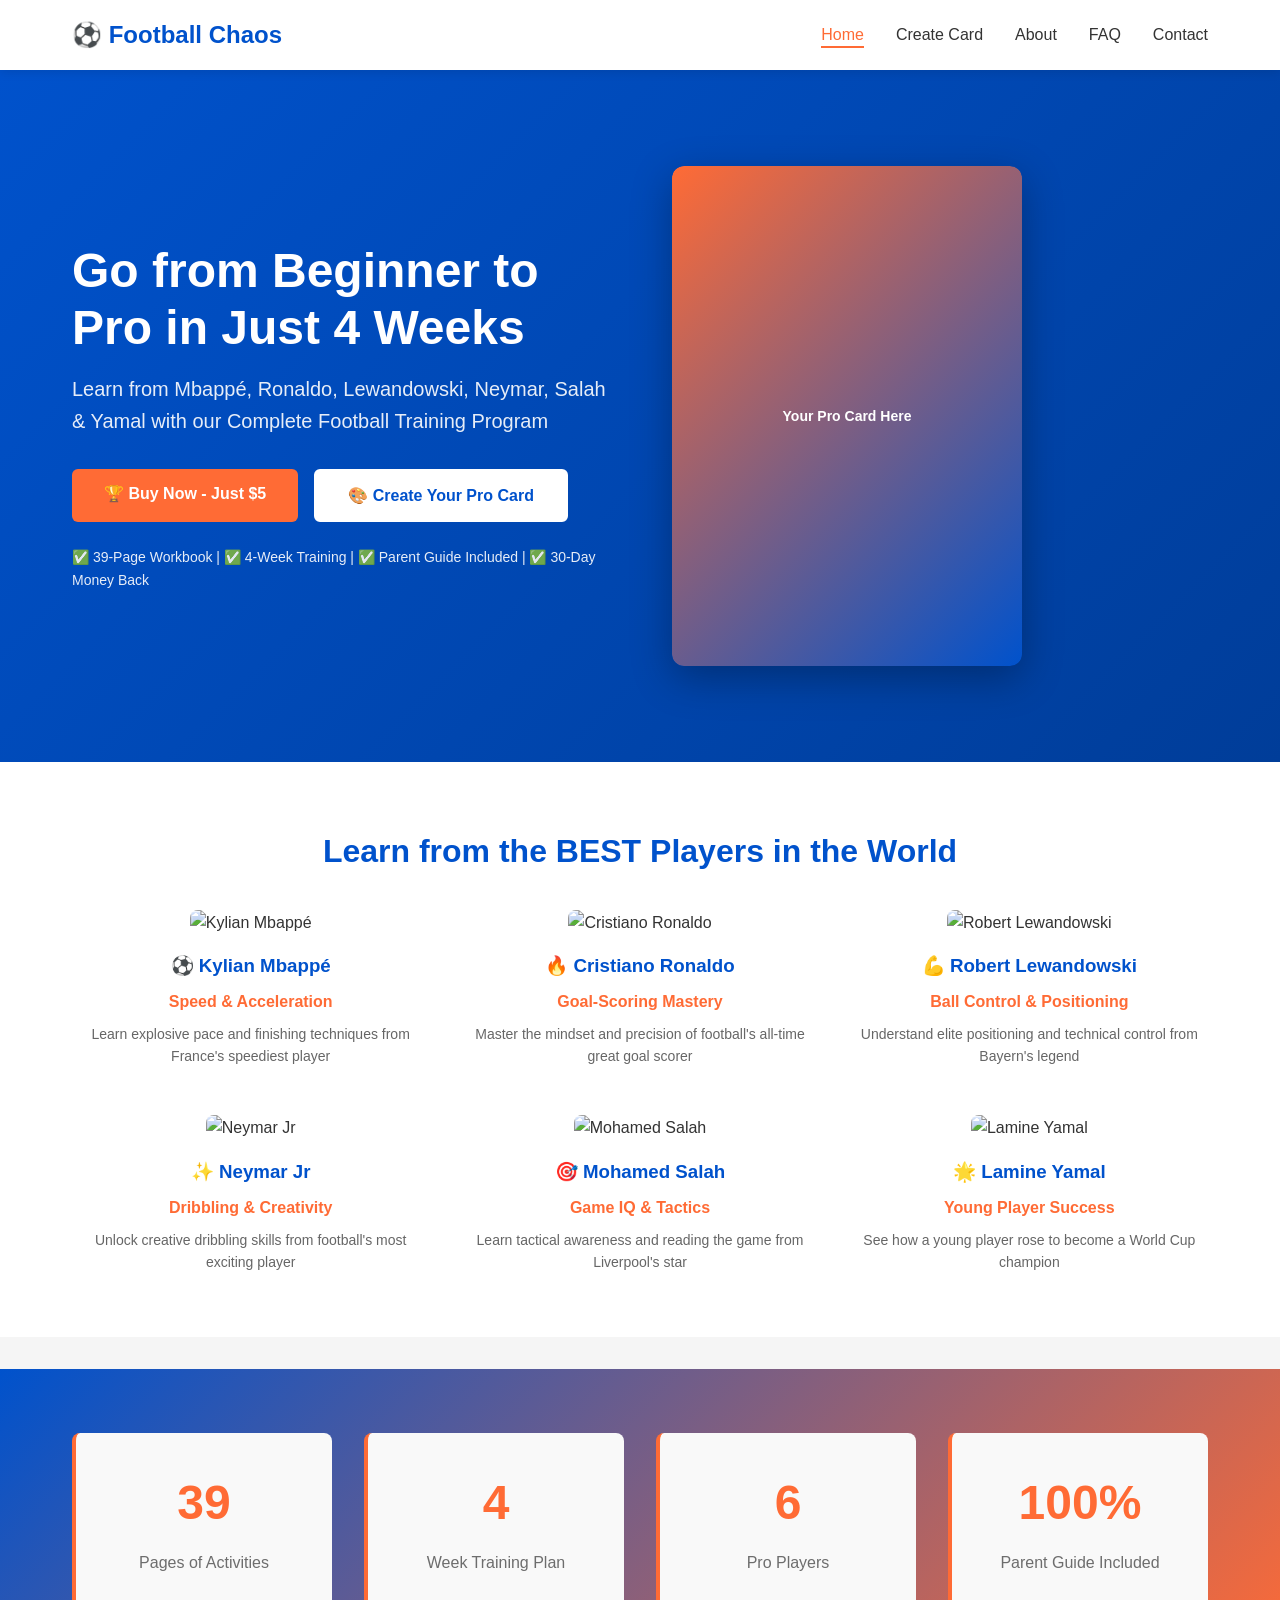
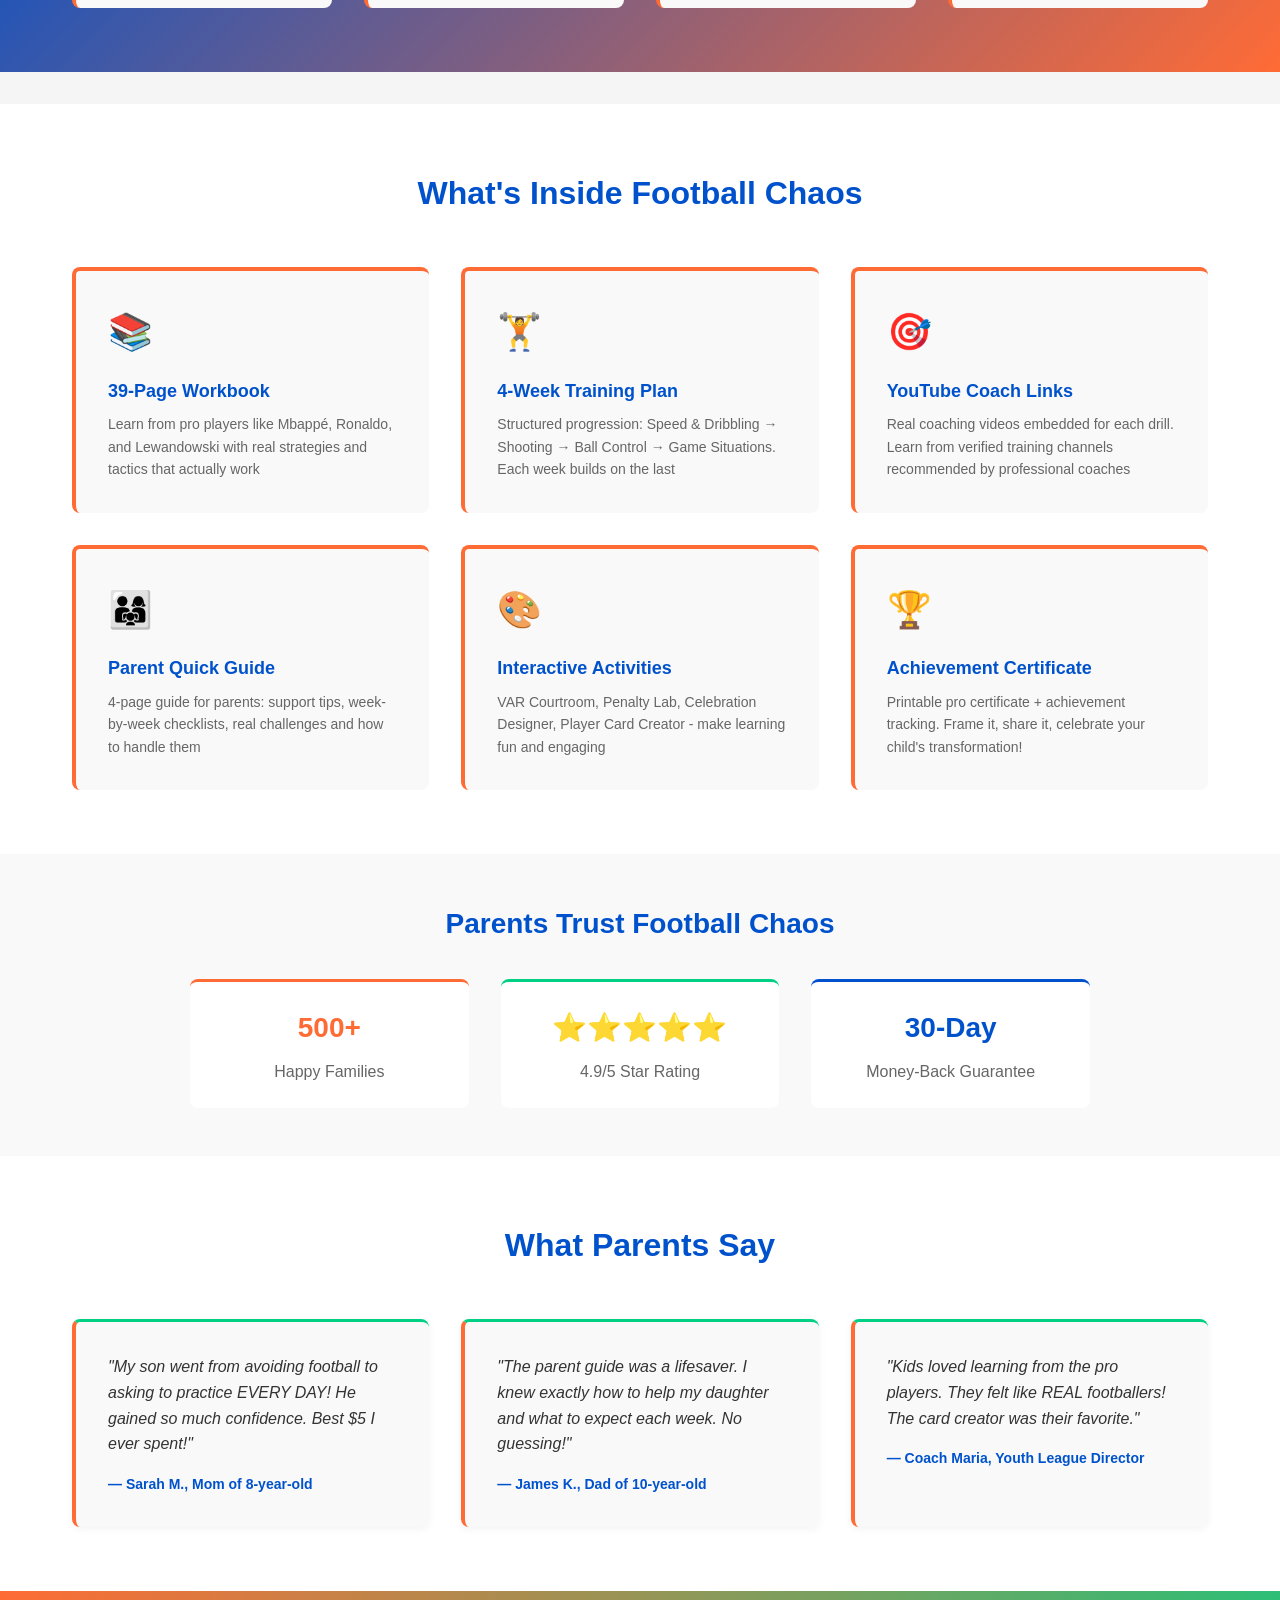
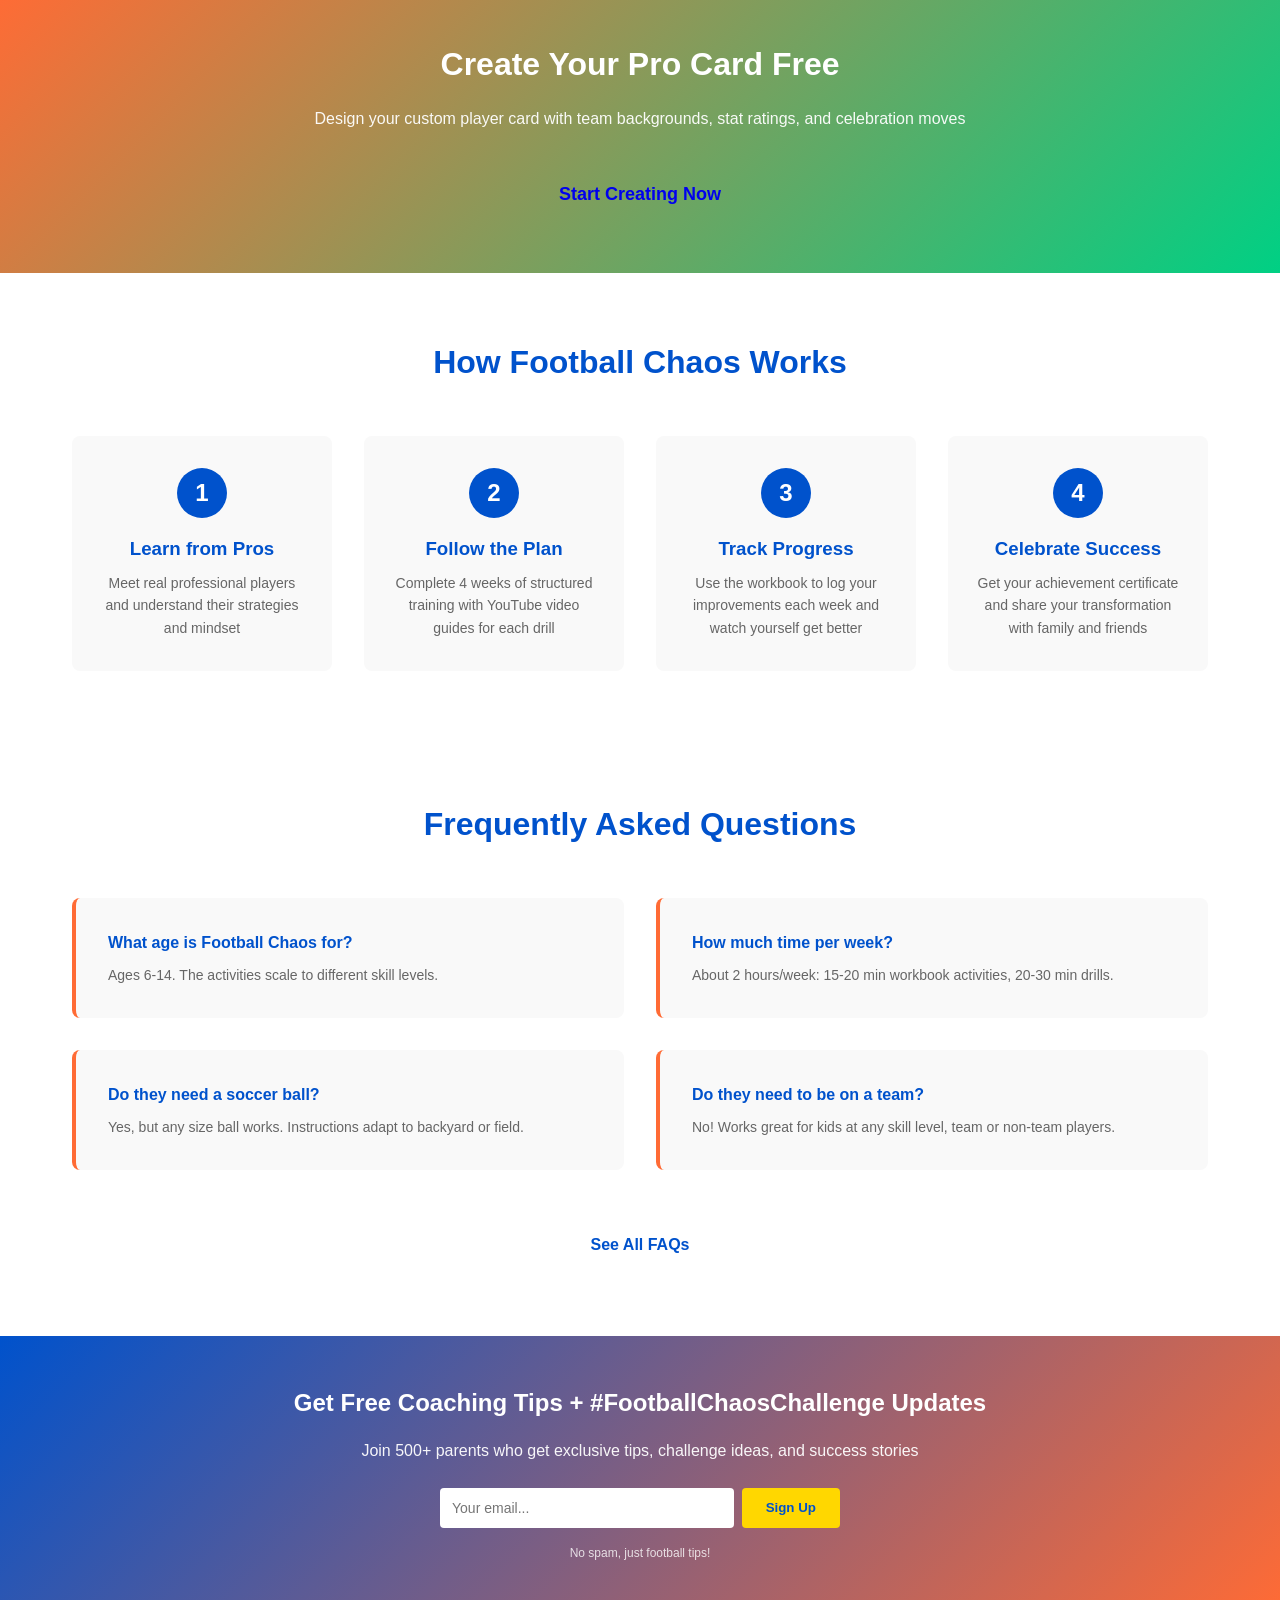
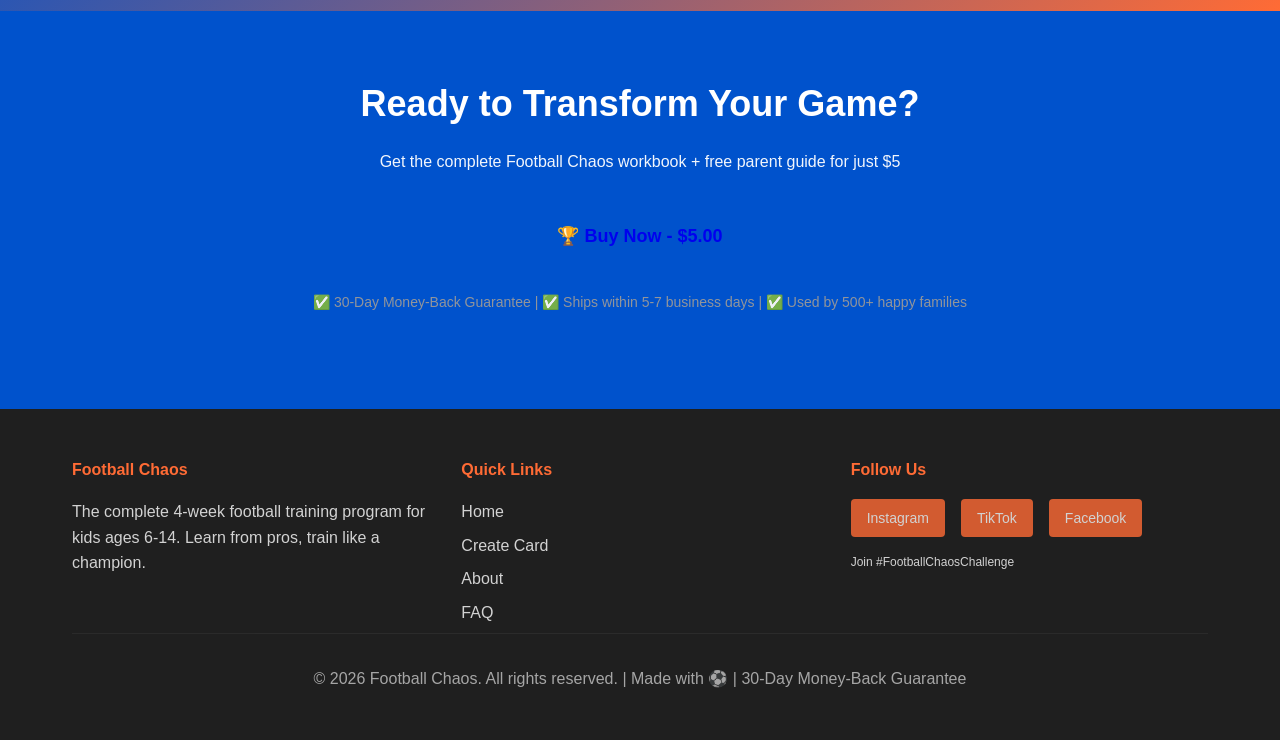
==== commit 9e28b72d: "Add files via upload" ====
--- a/index.html
+++ b/index.html
@@ -52,41 +52,41 @@
         <h2 style="text-align: center; color: #0052CC; font-size: 32px; margin-bottom: 2rem;">Learn from the BEST Players in the World</h2>
         <div style="display: grid; grid-template-columns: repeat(3, 1fr); gap: 2rem; margin-bottom: 3rem;">
             <div style="text-align: center;">
-                <div style="width: 100%; aspect-ratio: 2/3; background: linear-gradient(135deg, #0052CC, #FF6B35); border-radius: 8px; margin-bottom: 1rem; display: flex; align-items: center; justify-content: center; color: white; font-weight: bold; font-size: 14px;">
-                    ⚽ Kylian Mbappé<br>Speed & Acceleration
-                </div>
+                <img src="https://commons.wikimedia.org/wiki/Special:FilePath/Kylian_Mbappe_France_v_Senegal_16_June_2026-391.jpg?width=300" alt="Kylian Mbappé" style="width: 100%; aspect-ratio: 2/3; object-fit: cover; border-radius: 8px; margin-bottom: 1rem;">
+                <h3 style="color: #0052CC; margin-bottom: 0.5rem;">⚽ Kylian Mbappé</h3>
+                <p style="color: #FF6B35; font-weight: bold; margin-bottom: 0.5rem;">Speed & Acceleration</p>
                 <p style="color: #666; font-size: 14px;">Learn explosive pace and finishing techniques from France's speediest player</p>
             </div>
             <div style="text-align: center;">
-                <div style="width: 100%; aspect-ratio: 2/3; background: linear-gradient(135deg, #FF6B35, #00D084); border-radius: 8px; margin-bottom: 1rem; display: flex; align-items: center; justify-content: center; color: white; font-weight: bold; font-size: 14px;">
-                    🔥 Cristiano Ronaldo<br>Goal-Scoring Mastery
-                </div>
+                <img src="https://commons.wikimedia.org/wiki/Special:FilePath/Cristiano_Ronaldo_2018.jpg?width=300" alt="Cristiano Ronaldo" style="width: 100%; aspect-ratio: 2/3; object-fit: cover; border-radius: 8px; margin-bottom: 1rem;">
+                <h3 style="color: #0052CC; margin-bottom: 0.5rem;">🔥 Cristiano Ronaldo</h3>
+                <p style="color: #FF6B35; font-weight: bold; margin-bottom: 0.5rem;">Goal-Scoring Mastery</p>
                 <p style="color: #666; font-size: 14px;">Master the mindset and precision of football's all-time great goal scorer</p>
             </div>
             <div style="text-align: center;">
-                <div style="width: 100%; aspect-ratio: 2/3; background: linear-gradient(135deg, #00D084, #0052CC); border-radius: 8px; margin-bottom: 1rem; display: flex; align-items: center; justify-content: center; color: white; font-weight: bold; font-size: 14px;">
-                    💪 Robert Lewandowski<br>Ball Control & Positioning
-                </div>
+                <img src="https://commons.wikimedia.org/wiki/Special:FilePath/Robert_Lewandowski_2018.jpg?width=300" alt="Robert Lewandowski" style="width: 100%; aspect-ratio: 2/3; object-fit: cover; border-radius: 8px; margin-bottom: 1rem;">
+                <h3 style="color: #0052CC; margin-bottom: 0.5rem;">💪 Robert Lewandowski</h3>
+                <p style="color: #FF6B35; font-weight: bold; margin-bottom: 0.5rem;">Ball Control & Positioning</p>
                 <p style="color: #666; font-size: 14px;">Understand elite positioning and technical control from Bayern's legend</p>
             </div>
         </div>
         <div style="display: grid; grid-template-columns: repeat(3, 1fr); gap: 2rem;">
             <div style="text-align: center;">
-                <div style="width: 100%; aspect-ratio: 2/3; background: linear-gradient(135deg, #FFD700, #FF6B35); border-radius: 8px; margin-bottom: 1rem; display: flex; align-items: center; justify-content: center; color: white; font-weight: bold; font-size: 14px;">
-                    ✨ Neymar Jr<br>Dribbling & Creativity
-                </div>
+                <img src="https://commons.wikimedia.org/wiki/Special:FilePath/Neymar_Jr_Portrait_(149008871)_(cropped).jpeg?width=300" alt="Neymar Jr" style="width: 100%; aspect-ratio: 2/3; object-fit: cover; border-radius: 8px; margin-bottom: 1rem;">
+                <h3 style="color: #0052CC; margin-bottom: 0.5rem;">✨ Neymar Jr</h3>
+                <p style="color: #FF6B35; font-weight: bold; margin-bottom: 0.5rem;">Dribbling & Creativity</p>
                 <p style="color: #666; font-size: 14px;">Unlock creative dribbling skills from football's most exciting player</p>
             </div>
             <div style="text-align: center;">
-                <div style="width: 100%; aspect-ratio: 2/3; background: linear-gradient(135deg, #FF1744, #0052CC); border-radius: 8px; margin-bottom: 1rem; display: flex; align-items: center; justify-content: center; color: white; font-weight: bold; font-size: 14px;">
-                    🎯 Mohamed Salah<br>Game IQ & Tactics
-                </div>
+                <img src="https://commons.wikimedia.org/wiki/Special:FilePath/Mohamed_Salah_2018.jpg?width=300" alt="Mohamed Salah" style="width: 100%; aspect-ratio: 2/3; object-fit: cover; border-radius: 8px; margin-bottom: 1rem;">
+                <h3 style="color: #0052CC; margin-bottom: 0.5rem;">🎯 Mohamed Salah</h3>
+                <p style="color: #FF6B35; font-weight: bold; margin-bottom: 0.5rem;">Game IQ & Tactics</p>
                 <p style="color: #666; font-size: 14px;">Learn tactical awareness and reading the game from Liverpool's star</p>
             </div>
             <div style="text-align: center;">
-                <div style="width: 100%; aspect-ratio: 2/3; background: linear-gradient(135deg, #00D084, #FFD700); border-radius: 8px; margin-bottom: 1rem; display: flex; align-items: center; justify-content: center; color: white; font-weight: bold; font-size: 14px;">
-                    🌟 Lamine Yamal<br>Young Player Success
-                </div>
+                <img src="https://commons.wikimedia.org/wiki/Special:FilePath/Lamine_Yamal_France_v_Spain_7.24.26-142.jpg?width=300" alt="Lamine Yamal" style="width: 100%; aspect-ratio: 2/3; object-fit: cover; border-radius: 8px; margin-bottom: 1rem;">
+                <h3 style="color: #0052CC; margin-bottom: 0.5rem;">🌟 Lamine Yamal</h3>
+                <p style="color: #FF6B35; font-weight: bold; margin-bottom: 0.5rem;">Young Player Success</p>
                 <p style="color: #666; font-size: 14px;">See how a young player rose to become a World Cup champion</p>
             </div>
         </div>
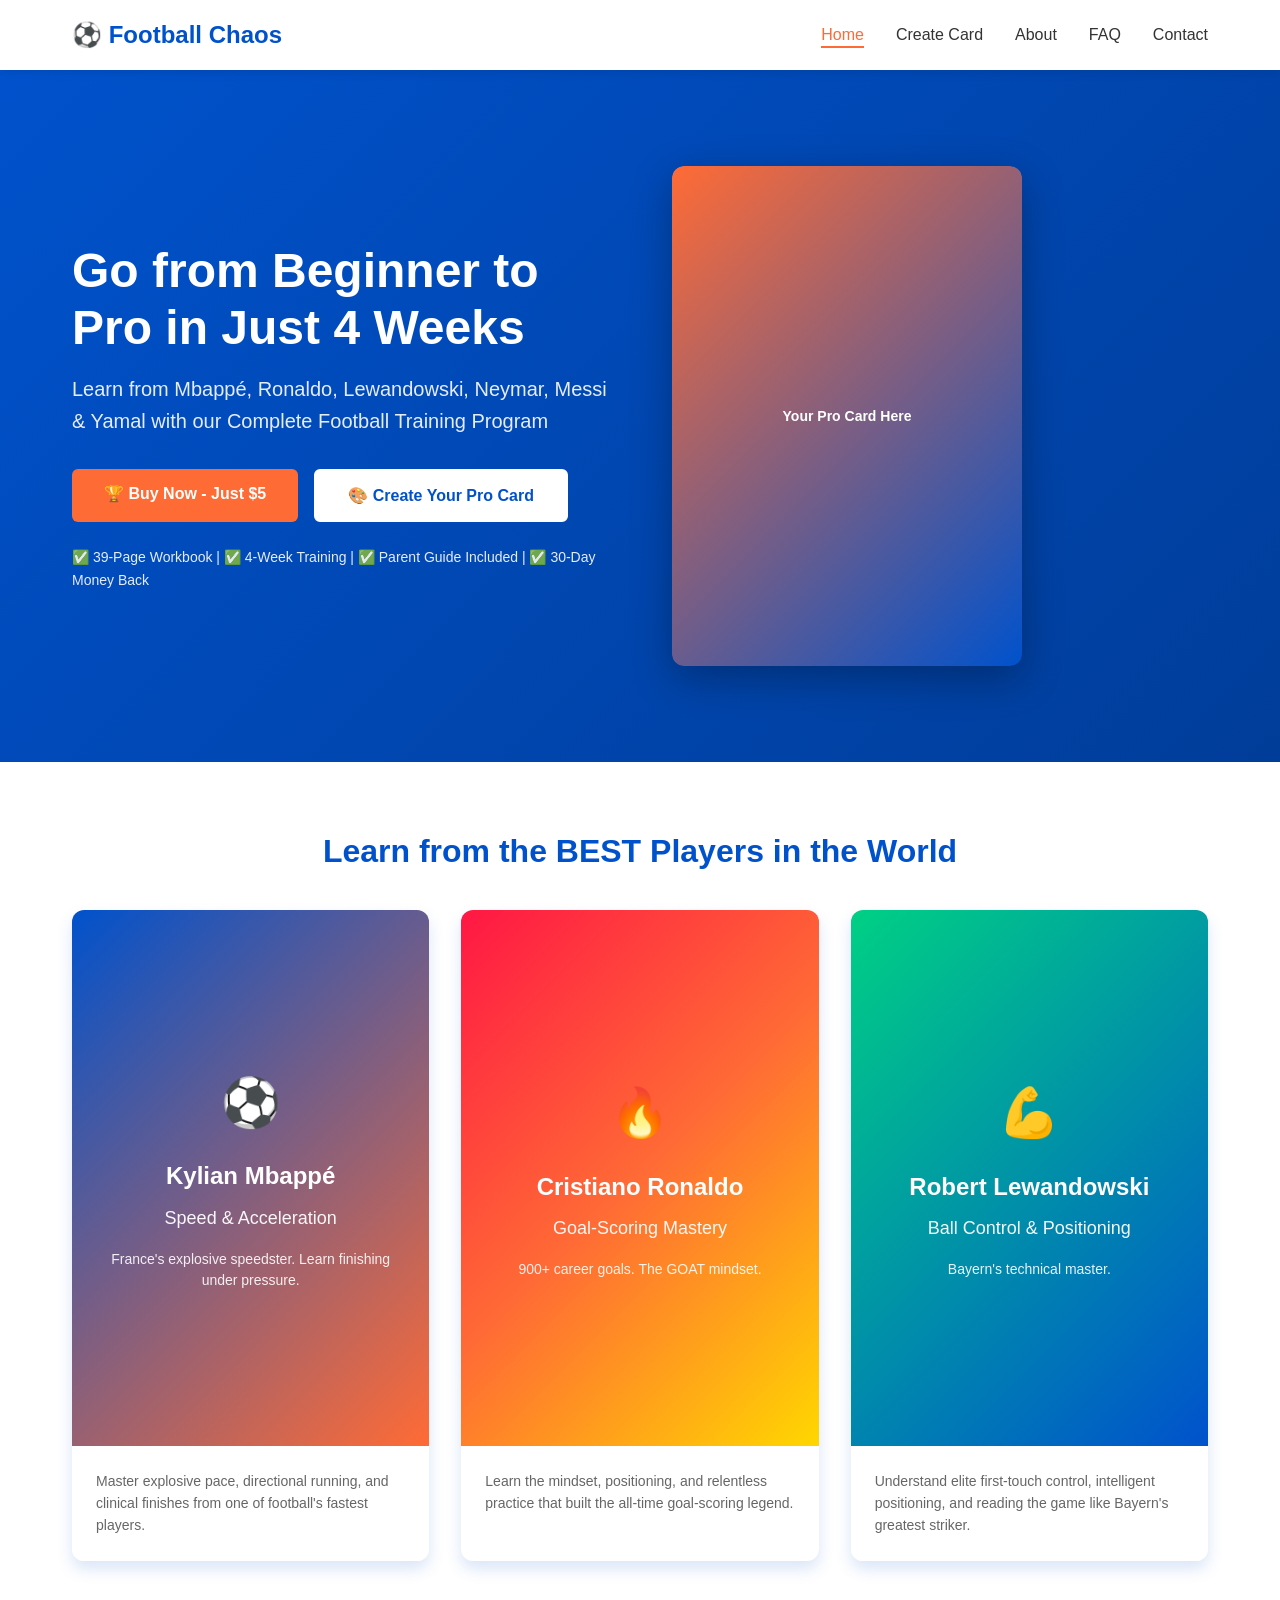
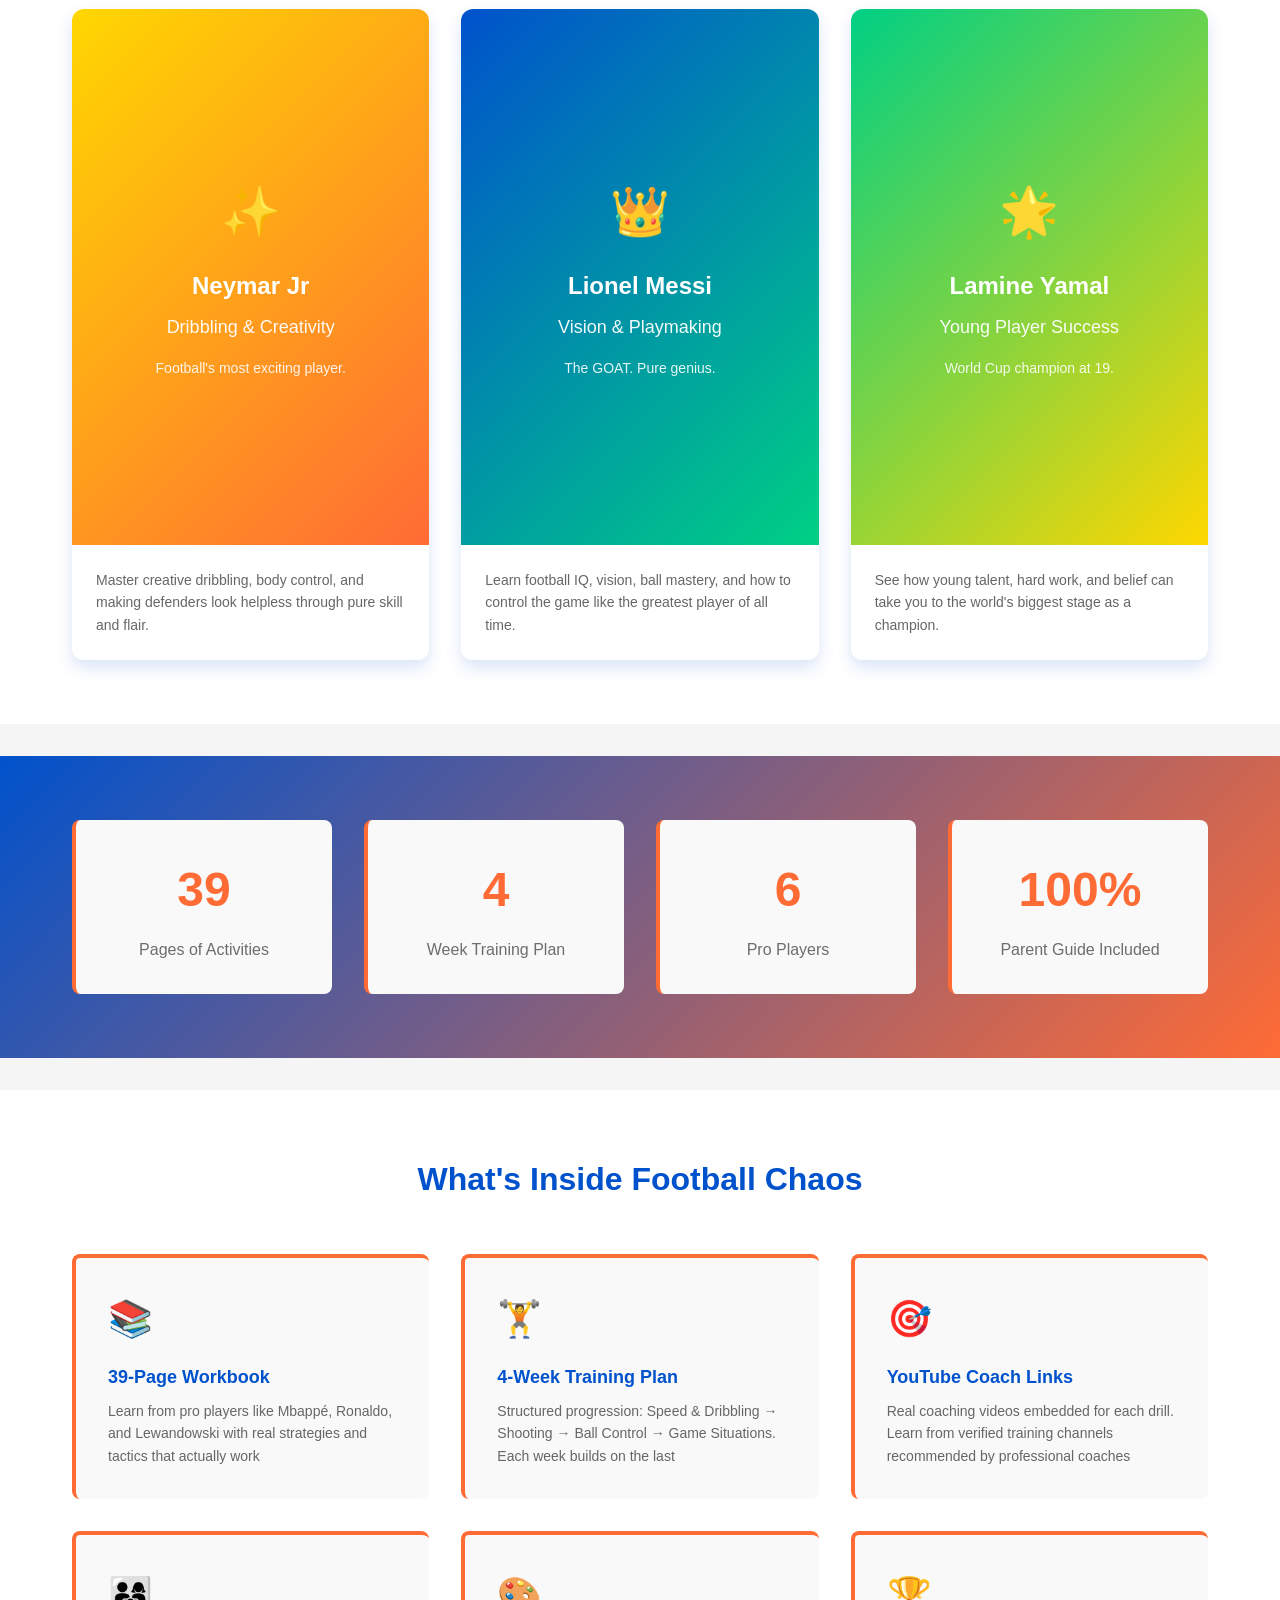
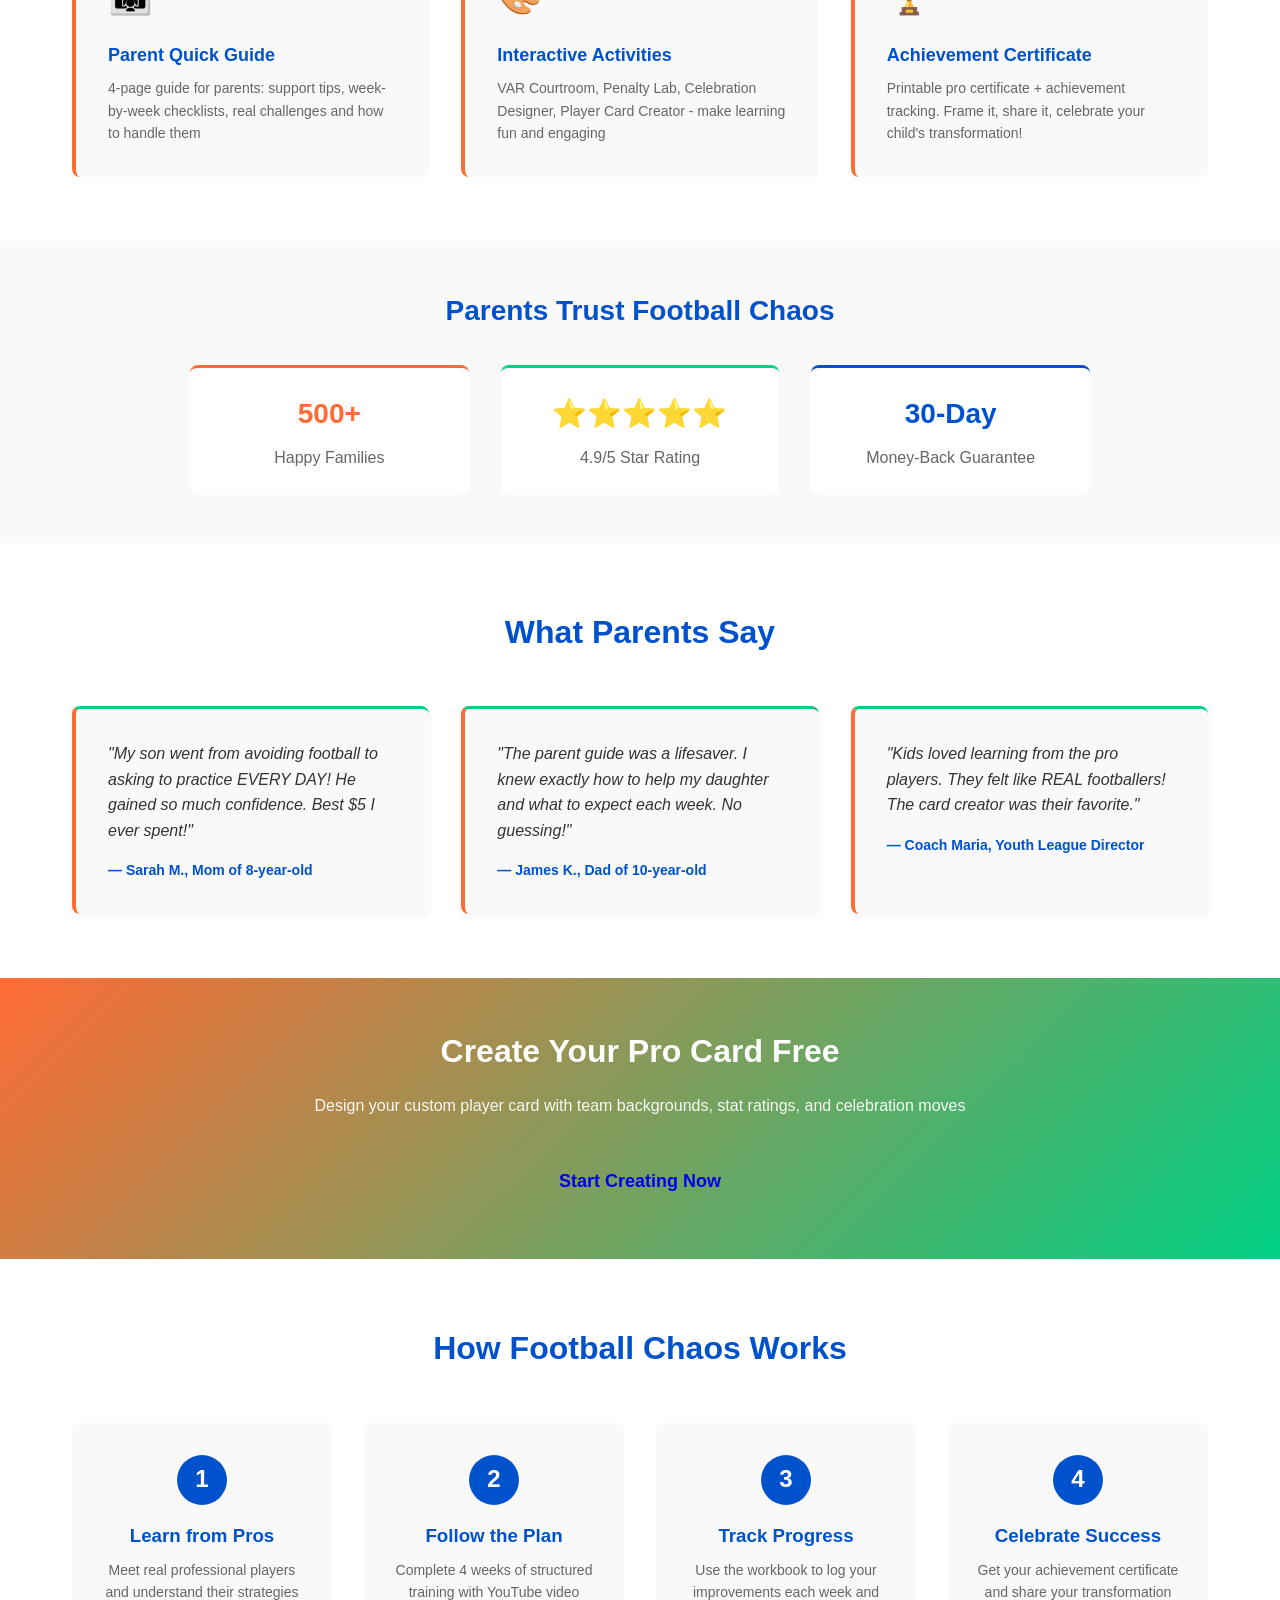
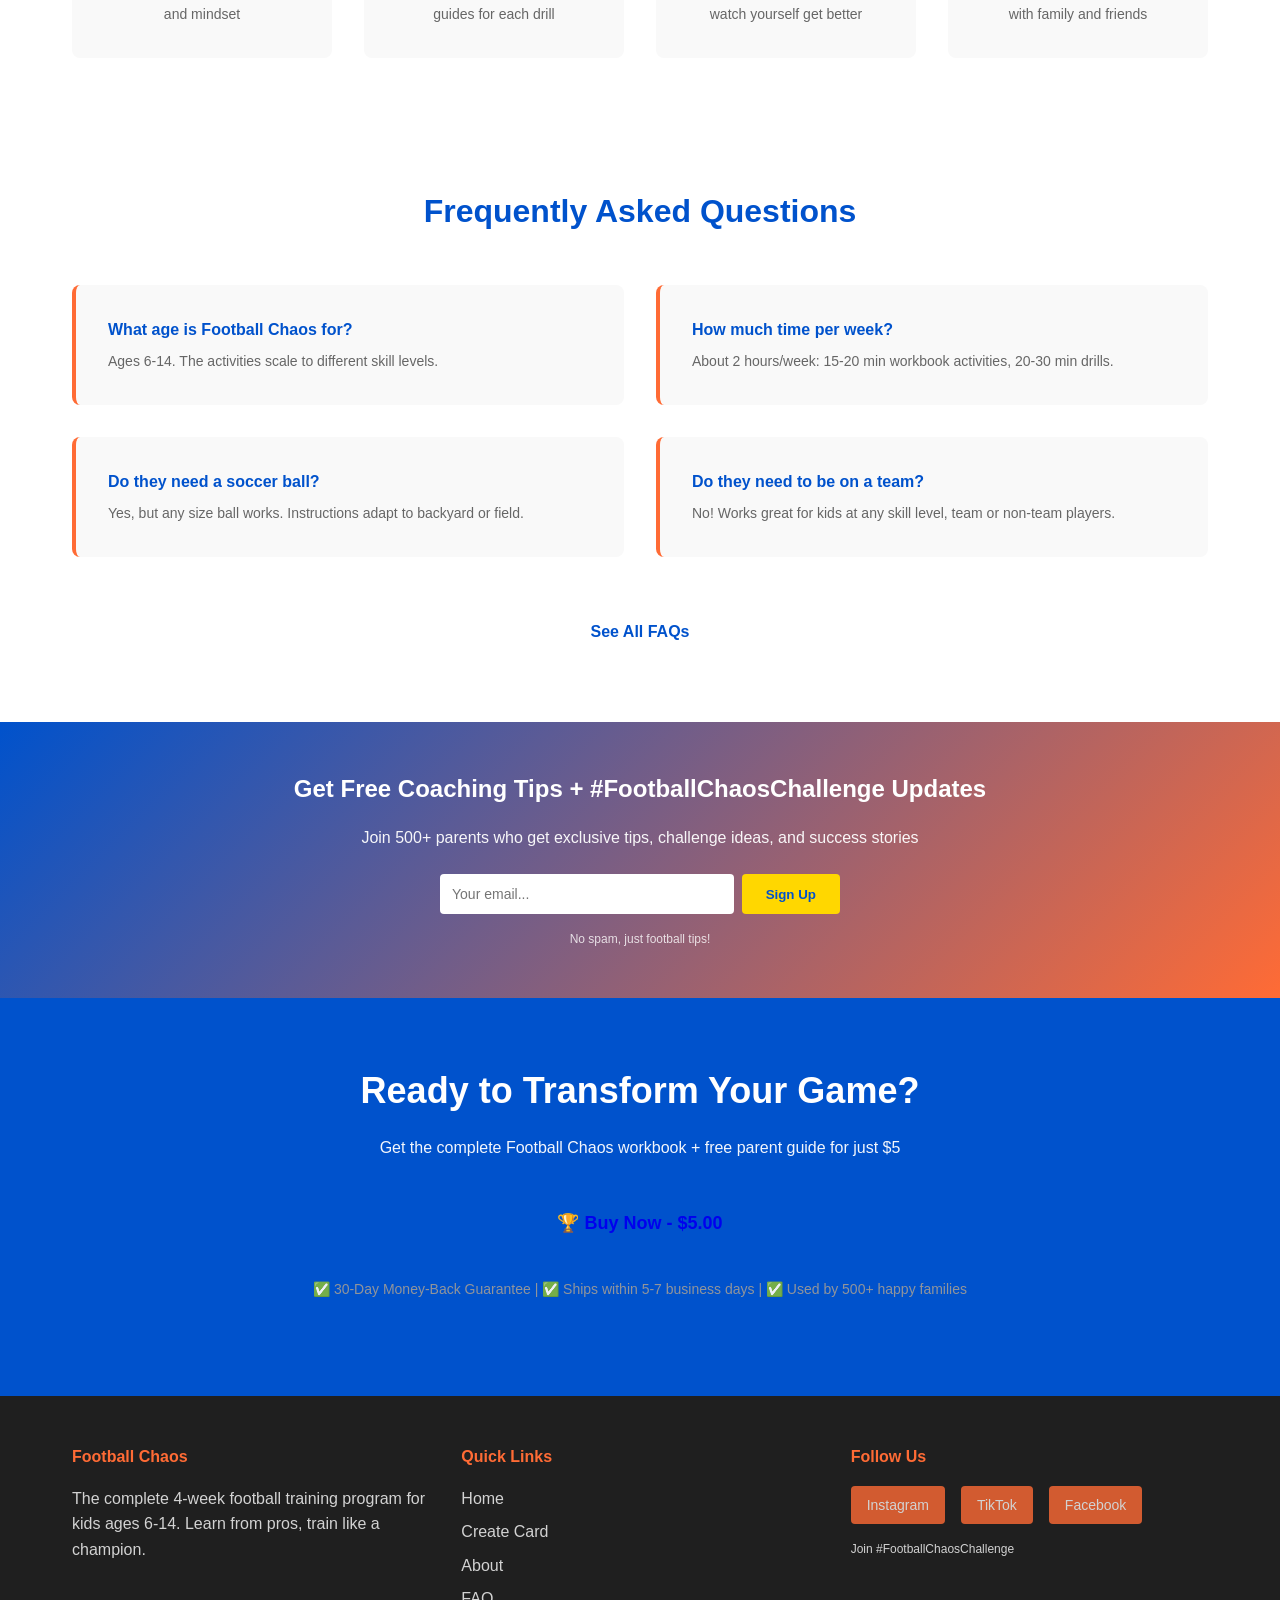
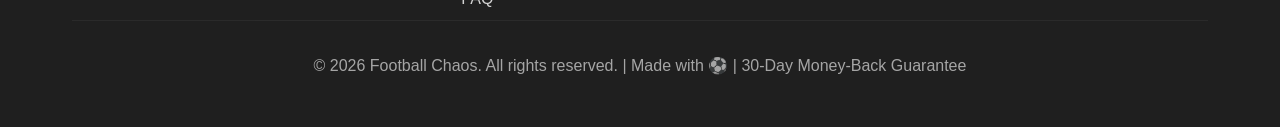
==== commit c14f06d8: "Add files via upload" ====
--- a/index.html
+++ b/index.html
@@ -27,7 +27,7 @@
     <div class="container">
         <div class="hero-content">
             <h1>Go from Beginner to Pro in Just 4 Weeks</h1>
-            <p>Learn from Mbappé, Ronaldo, Lewandowski, Neymar, Salah & Yamal with our Complete Football Training Program</p>
+            <p>Learn from Mbappé, Ronaldo, Lewandowski, Neymar, Messi & Yamal with our Complete Football Training Program</p>
             <div class="hero-buttons">
                 <a href="https://www.amazon.com" class="btn btn-primary">🏆 Buy Now - Just $5</a>
                 <a href="card-creator.html" class="btn btn-secondary">🎨 Create Your Pro Card</a>
@@ -51,43 +51,85 @@
     <div class="container">
         <h2 style="text-align: center; color: #0052CC; font-size: 32px; margin-bottom: 2rem;">Learn from the BEST Players in the World</h2>
         <div style="display: grid; grid-template-columns: repeat(3, 1fr); gap: 2rem; margin-bottom: 3rem;">
-            <div style="text-align: center;">
-                <img src="https://commons.wikimedia.org/wiki/Special:FilePath/Kylian_Mbappe_France_v_Senegal_16_June_2026-391.jpg?width=300" alt="Kylian Mbappé" style="width: 100%; aspect-ratio: 2/3; object-fit: cover; border-radius: 8px; margin-bottom: 1rem;">
-                <h3 style="color: #0052CC; margin-bottom: 0.5rem;">⚽ Kylian Mbappé</h3>
-                <p style="color: #FF6B35; font-weight: bold; margin-bottom: 0.5rem;">Speed & Acceleration</p>
-                <p style="color: #666; font-size: 14px;">Learn explosive pace and finishing techniques from France's speediest player</p>
-            </div>
-            <div style="text-align: center;">
-                <img src="https://commons.wikimedia.org/wiki/Special:FilePath/Cristiano_Ronaldo_2018.jpg?width=300" alt="Cristiano Ronaldo" style="width: 100%; aspect-ratio: 2/3; object-fit: cover; border-radius: 8px; margin-bottom: 1rem;">
-                <h3 style="color: #0052CC; margin-bottom: 0.5rem;">🔥 Cristiano Ronaldo</h3>
-                <p style="color: #FF6B35; font-weight: bold; margin-bottom: 0.5rem;">Goal-Scoring Mastery</p>
-                <p style="color: #666; font-size: 14px;">Master the mindset and precision of football's all-time great goal scorer</p>
-            </div>
-            <div style="text-align: center;">
-                <img src="https://commons.wikimedia.org/wiki/Special:FilePath/Robert_Lewandowski_2018.jpg?width=300" alt="Robert Lewandowski" style="width: 100%; aspect-ratio: 2/3; object-fit: cover; border-radius: 8px; margin-bottom: 1rem;">
-                <h3 style="color: #0052CC; margin-bottom: 0.5rem;">💪 Robert Lewandowski</h3>
-                <p style="color: #FF6B35; font-weight: bold; margin-bottom: 0.5rem;">Ball Control & Positioning</p>
-                <p style="color: #666; font-size: 14px;">Understand elite positioning and technical control from Bayern's legend</p>
-            </div>
-        </div>
+            <!-- Mbappé Card -->
+            <div style="border-radius: 12px; overflow: hidden; box-shadow: 0 8px 16px rgba(0,82,204,0.15); transition: transform 0.3s; cursor: pointer;" onmouseover="this.style.transform='translateY(-10px)'" onmouseout="this.style.transform='translateY(0)'">
+                <div style="width: 100%; aspect-ratio: 2/3; background: linear-gradient(135deg, #0052CC 0%, #FF6B35 100%); display: flex; align-items: center; justify-content: center; flex-direction: column; color: white; padding: 2rem; text-align: center;">
+                    <div style="font-size: 48px; margin-bottom: 1rem;">⚽</div>
+                    <h3 style="margin: 0; font-size: 24px; font-weight: bold;">Kylian Mbappé</h3>
+                    <p style="margin: 0.5rem 0 0 0; font-size: 18px; opacity: 0.95;">Speed & Acceleration</p>
+                    <p style="margin-top: 1rem; font-size: 14px; opacity: 0.9; line-height: 1.5;">France's explosive speedster. Learn finishing under pressure.</p>
+                </div>
+                <div style="padding: 1.5rem; background: white;">
+                    <p style="color: #666; font-size: 14px; margin: 0;">Master explosive pace, directional running, and clinical finishes from one of football's fastest players.</p>
+                </div>
+            </div>
+
+            <!-- Ronaldo Card -->
+            <div style="border-radius: 12px; overflow: hidden; box-shadow: 0 8px 16px rgba(0,82,204,0.15); transition: transform 0.3s; cursor: pointer;" onmouseover="this.style.transform='translateY(-10px)'" onmouseout="this.style.transform='translateY(0)'">
+                <div style="width: 100%; aspect-ratio: 2/3; background: linear-gradient(135deg, #FF1744 0%, #FF6B35 50%, #FFD700 100%); display: flex; align-items: center; justify-content: center; flex-direction: column; color: white; padding: 2rem; text-align: center;">
+                    <div style="font-size: 48px; margin-bottom: 1rem;">🔥</div>
+                    <h3 style="margin: 0; font-size: 24px; font-weight: bold;">Cristiano Ronaldo</h3>
+                    <p style="margin: 0.5rem 0 0 0; font-size: 18px; opacity: 0.95;">Goal-Scoring Mastery</p>
+                    <p style="margin-top: 1rem; font-size: 14px; opacity: 0.9; line-height: 1.5;">900+ career goals. The GOAT mindset.</p>
+                </div>
+                <div style="padding: 1.5rem; background: white;">
+                    <p style="color: #666; font-size: 14px; margin: 0;">Learn the mindset, positioning, and relentless practice that built the all-time goal-scoring legend.</p>
+                </div>
+            </div>
+
+            <!-- Lewandowski Card -->
+            <div style="border-radius: 12px; overflow: hidden; box-shadow: 0 8px 16px rgba(0,82,204,0.15); transition: transform 0.3s; cursor: pointer;" onmouseover="this.style.transform='translateY(-10px)'" onmouseout="this.style.transform='translateY(0)'">
+                <div style="width: 100%; aspect-ratio: 2/3; background: linear-gradient(135deg, #00D084 0%, #0052CC 100%); display: flex; align-items: center; justify-content: center; flex-direction: column; color: white; padding: 2rem; text-align: center;">
+                    <div style="font-size: 48px; margin-bottom: 1rem;">💪</div>
+                    <h3 style="margin: 0; font-size: 24px; font-weight: bold;">Robert Lewandowski</h3>
+                    <p style="margin: 0.5rem 0 0 0; font-size: 18px; opacity: 0.95;">Ball Control & Positioning</p>
+                    <p style="margin-top: 1rem; font-size: 14px; opacity: 0.9; line-height: 1.5;">Bayern's technical master.</p>
+                </div>
+                <div style="padding: 1.5rem; background: white;">
+                    <p style="color: #666; font-size: 14px; margin: 0;">Understand elite first-touch control, intelligent positioning, and reading the game like Bayern's greatest striker.</p>
+                </div>
+            </div>
+        </div>
+
+        <!-- Row 2: Neymar, Salah, Yamal -->
         <div style="display: grid; grid-template-columns: repeat(3, 1fr); gap: 2rem;">
-            <div style="text-align: center;">
-                <img src="https://commons.wikimedia.org/wiki/Special:FilePath/Neymar_Jr_Portrait_(149008871)_(cropped).jpeg?width=300" alt="Neymar Jr" style="width: 100%; aspect-ratio: 2/3; object-fit: cover; border-radius: 8px; margin-bottom: 1rem;">
-                <h3 style="color: #0052CC; margin-bottom: 0.5rem;">✨ Neymar Jr</h3>
-                <p style="color: #FF6B35; font-weight: bold; margin-bottom: 0.5rem;">Dribbling & Creativity</p>
-                <p style="color: #666; font-size: 14px;">Unlock creative dribbling skills from football's most exciting player</p>
-            </div>
-            <div style="text-align: center;">
-                <img src="https://commons.wikimedia.org/wiki/Special:FilePath/Mohamed_Salah_2018.jpg?width=300" alt="Mohamed Salah" style="width: 100%; aspect-ratio: 2/3; object-fit: cover; border-radius: 8px; margin-bottom: 1rem;">
-                <h3 style="color: #0052CC; margin-bottom: 0.5rem;">🎯 Mohamed Salah</h3>
-                <p style="color: #FF6B35; font-weight: bold; margin-bottom: 0.5rem;">Game IQ & Tactics</p>
-                <p style="color: #666; font-size: 14px;">Learn tactical awareness and reading the game from Liverpool's star</p>
-            </div>
-            <div style="text-align: center;">
-                <img src="https://commons.wikimedia.org/wiki/Special:FilePath/Lamine_Yamal_France_v_Spain_7.24.26-142.jpg?width=300" alt="Lamine Yamal" style="width: 100%; aspect-ratio: 2/3; object-fit: cover; border-radius: 8px; margin-bottom: 1rem;">
-                <h3 style="color: #0052CC; margin-bottom: 0.5rem;">🌟 Lamine Yamal</h3>
-                <p style="color: #FF6B35; font-weight: bold; margin-bottom: 0.5rem;">Young Player Success</p>
-                <p style="color: #666; font-size: 14px;">See how a young player rose to become a World Cup champion</p>
+            <!-- Neymar Card -->
+            <div style="border-radius: 12px; overflow: hidden; box-shadow: 0 8px 16px rgba(0,82,204,0.15); transition: transform 0.3s; cursor: pointer;" onmouseover="this.style.transform='translateY(-10px)'" onmouseout="this.style.transform='translateY(0)'">
+                <div style="width: 100%; aspect-ratio: 2/3; background: linear-gradient(135deg, #FFD700 0%, #FF6B35 100%); display: flex; align-items: center; justify-content: center; flex-direction: column; color: white; padding: 2rem; text-align: center;">
+                    <div style="font-size: 48px; margin-bottom: 1rem;">✨</div>
+                    <h3 style="margin: 0; font-size: 24px; font-weight: bold;">Neymar Jr</h3>
+                    <p style="margin: 0.5rem 0 0 0; font-size: 18px; opacity: 0.95;">Dribbling & Creativity</p>
+                    <p style="margin-top: 1rem; font-size: 14px; opacity: 0.9; line-height: 1.5;">Football's most exciting player.</p>
+                </div>
+                <div style="padding: 1.5rem; background: white;">
+                    <p style="color: #666; font-size: 14px; margin: 0;">Master creative dribbling, body control, and making defenders look helpless through pure skill and flair.</p>
+                </div>
+            </div>
+
+            <!-- Messi Card -->
+            <div style="border-radius: 12px; overflow: hidden; box-shadow: 0 8px 16px rgba(0,82,204,0.15); transition: transform 0.3s; cursor: pointer;" onmouseover="this.style.transform='translateY(-10px)'" onmouseout="this.style.transform='translateY(0)'">
+                <div style="width: 100%; aspect-ratio: 2/3; background: linear-gradient(135deg, #0052CC 0%, #00D084 100%); display: flex; align-items: center; justify-content: center; flex-direction: column; color: white; padding: 2rem; text-align: center;">
+                    <div style="font-size: 48px; margin-bottom: 1rem;">👑</div>
+                    <h3 style="margin: 0; font-size: 24px; font-weight: bold;">Lionel Messi</h3>
+                    <p style="margin: 0.5rem 0 0 0; font-size: 18px; opacity: 0.95;">Vision & Playmaking</p>
+                    <p style="margin-top: 1rem; font-size: 14px; opacity: 0.9; line-height: 1.5;">The GOAT. Pure genius.</p>
+                </div>
+                <div style="padding: 1.5rem; background: white;">
+                    <p style="color: #666; font-size: 14px; margin: 0;">Learn football IQ, vision, ball mastery, and how to control the game like the greatest player of all time.</p>
+                </div>
+            </div>
+
+            <!-- Yamal Card -->
+            <div style="border-radius: 12px; overflow: hidden; box-shadow: 0 8px 16px rgba(0,82,204,0.15); transition: transform 0.3s; cursor: pointer;" onmouseover="this.style.transform='translateY(-10px)'" onmouseout="this.style.transform='translateY(0)'">
+                <div style="width: 100%; aspect-ratio: 2/3; background: linear-gradient(135deg, #00D084 0%, #FFD700 100%); display: flex; align-items: center; justify-content: center; flex-direction: column; color: white; padding: 2rem; text-align: center;">
+                    <div style="font-size: 48px; margin-bottom: 1rem;">🌟</div>
+                    <h3 style="margin: 0; font-size: 24px; font-weight: bold;">Lamine Yamal</h3>
+                    <p style="margin: 0.5rem 0 0 0; font-size: 18px; opacity: 0.95;">Young Player Success</p>
+                    <p style="margin-top: 1rem; font-size: 14px; opacity: 0.9; line-height: 1.5;">World Cup champion at 19.</p>
+                </div>
+                <div style="padding: 1.5rem; background: white;">
+                    <p style="color: #666; font-size: 14px; margin: 0;">See how young talent, hard work, and belief can take you to the world's biggest stage as a champion.</p>
+                </div>
             </div>
         </div>
     </div>
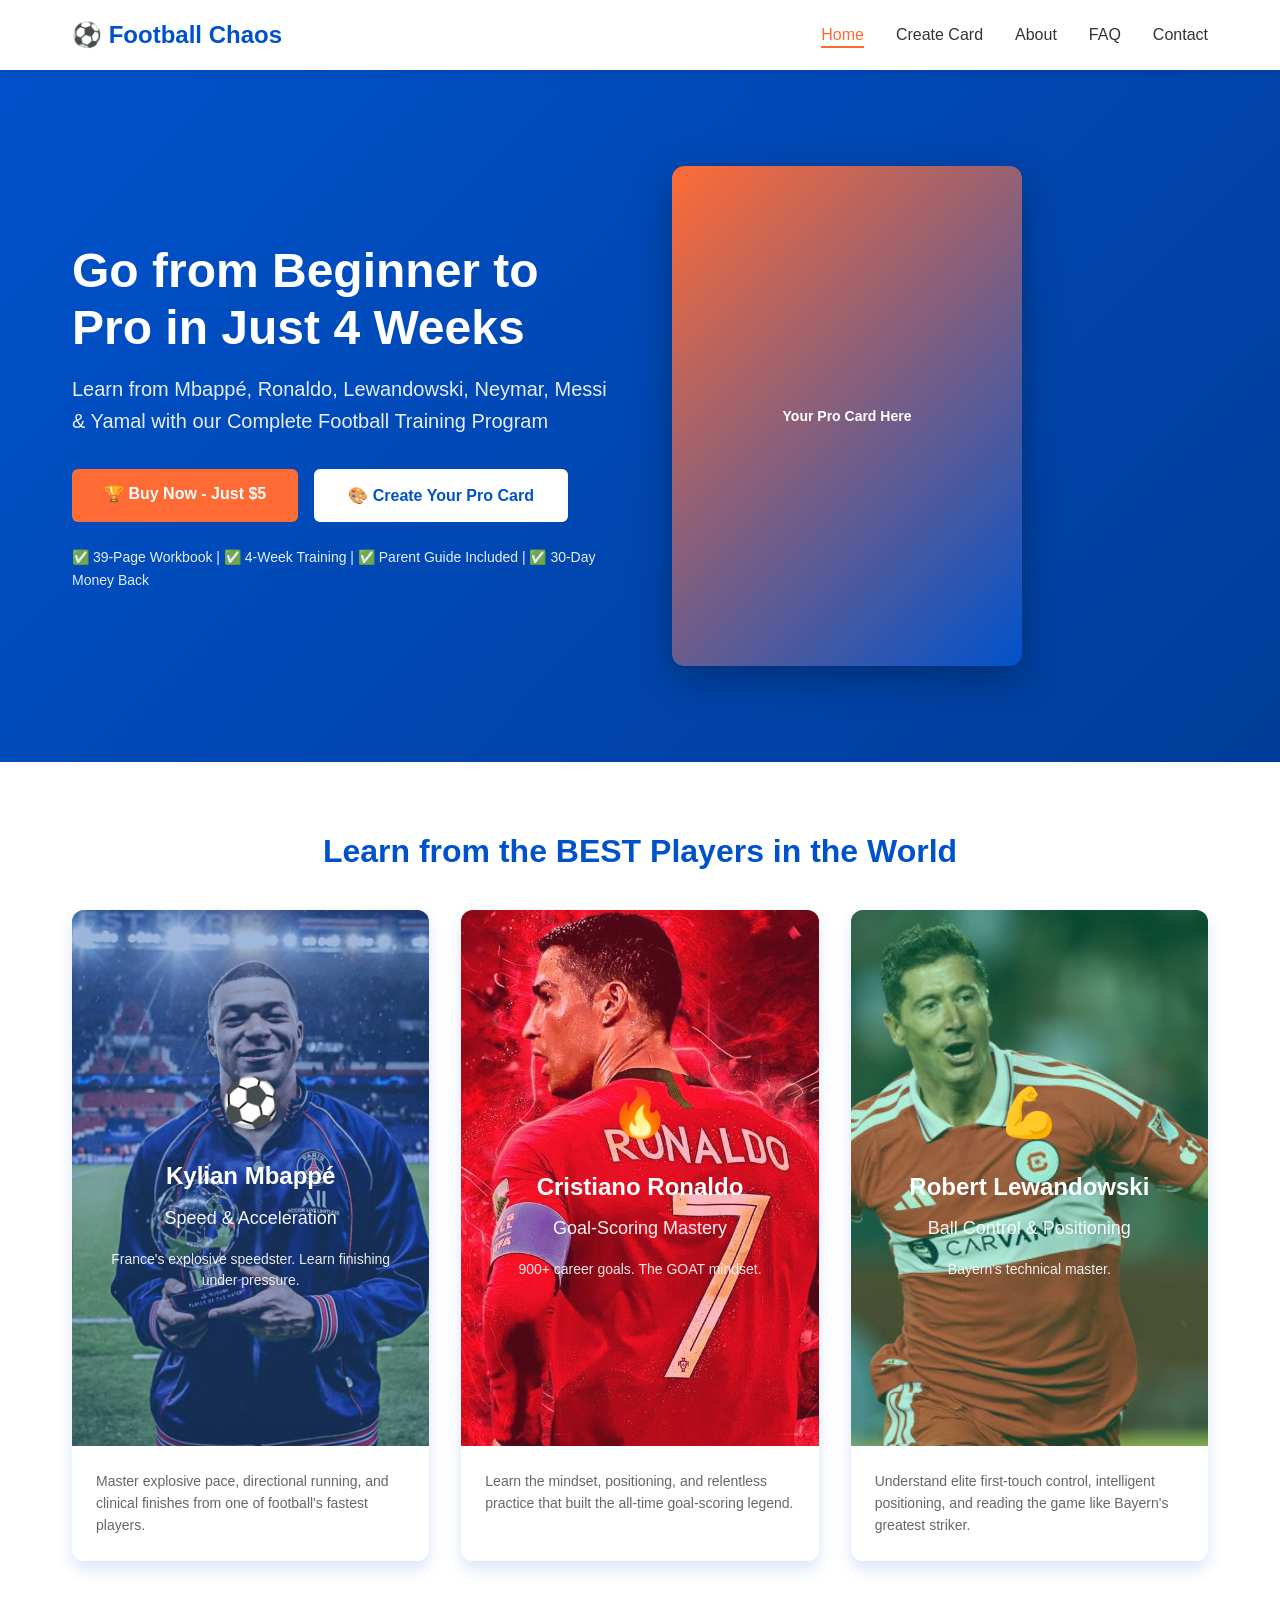
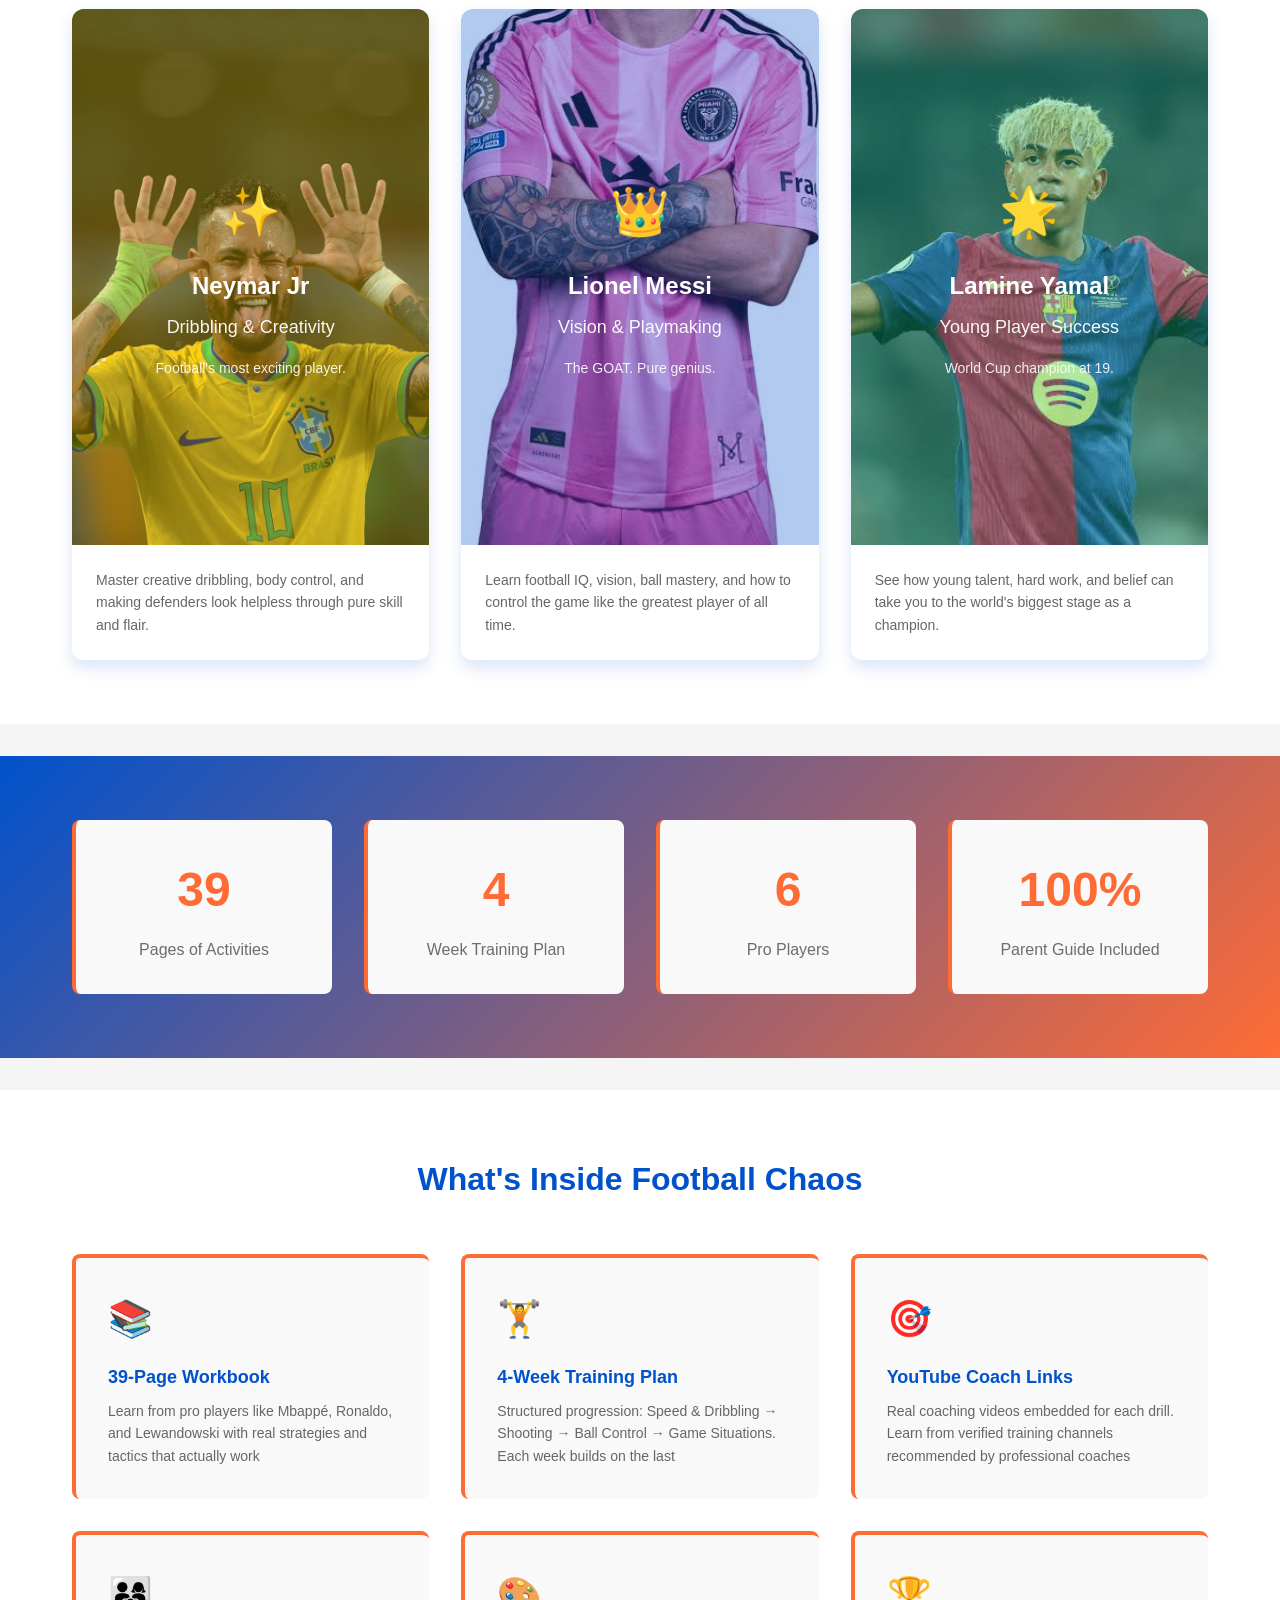
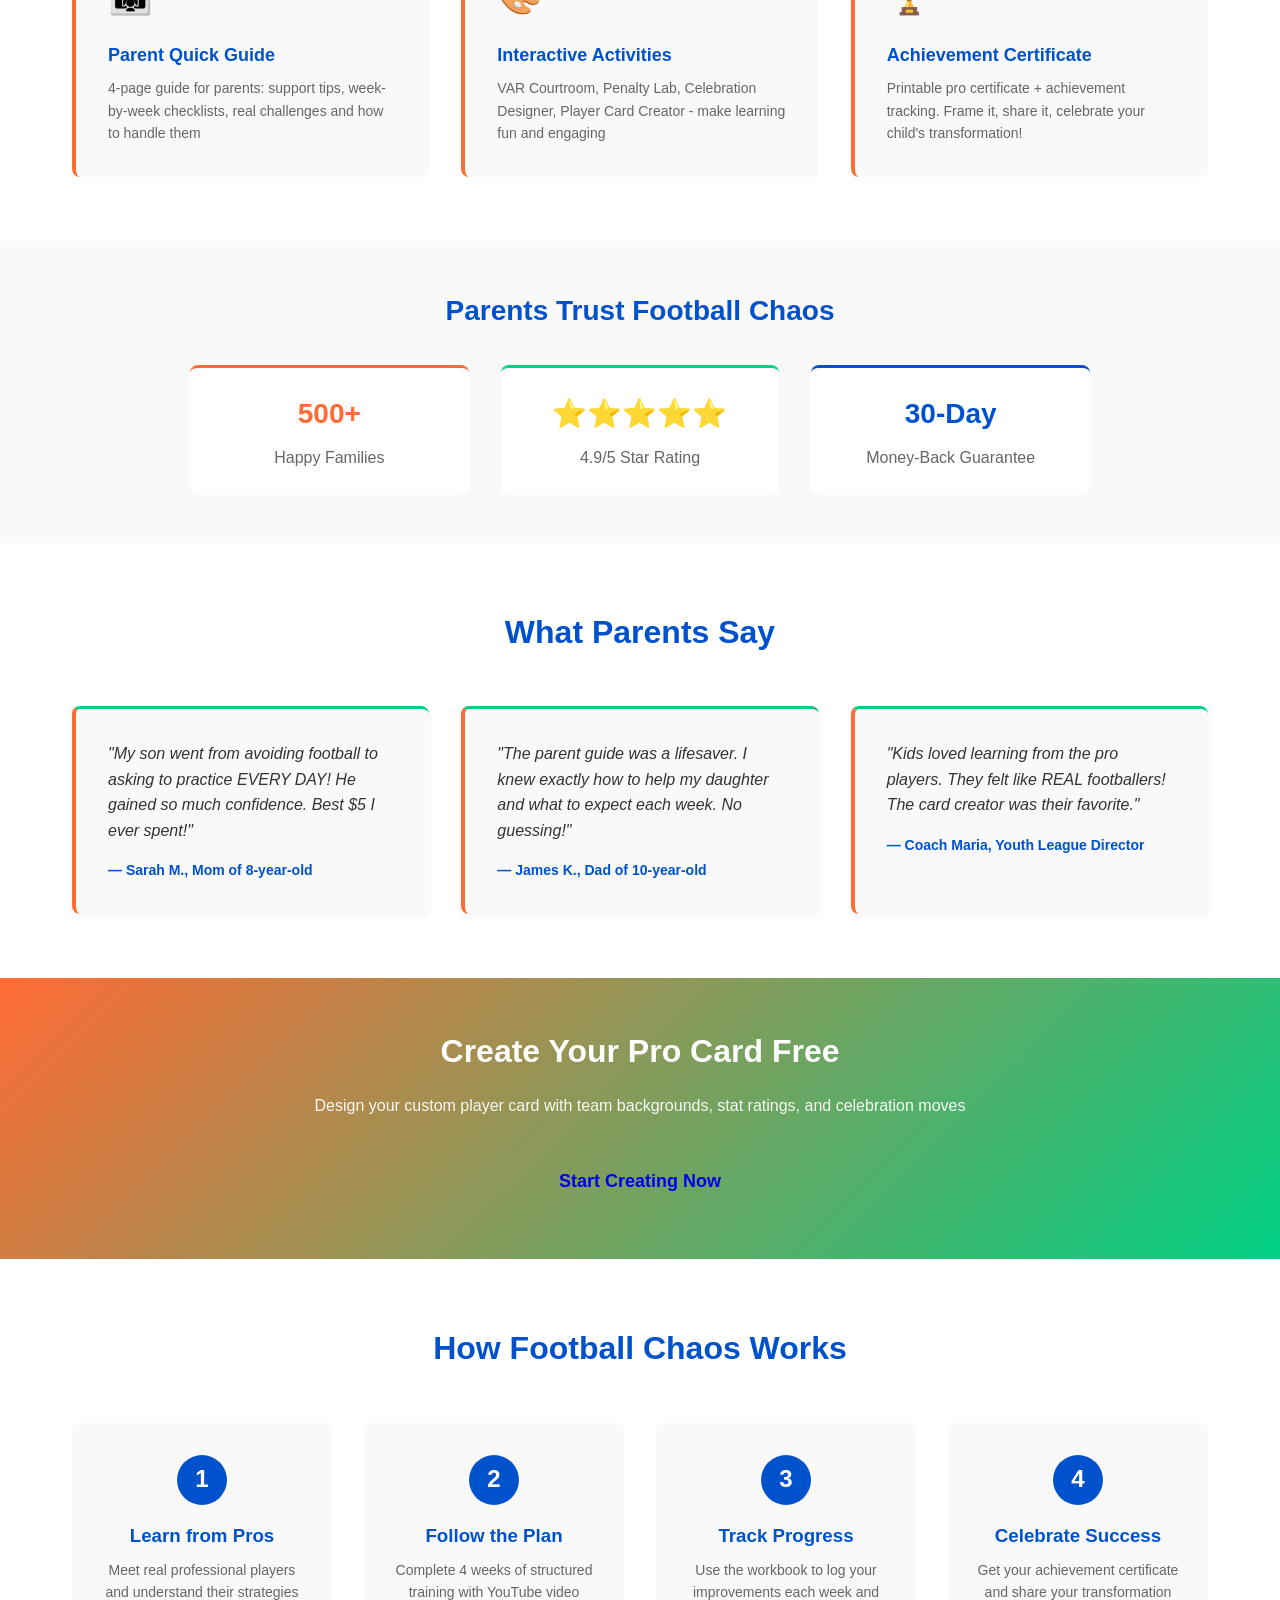
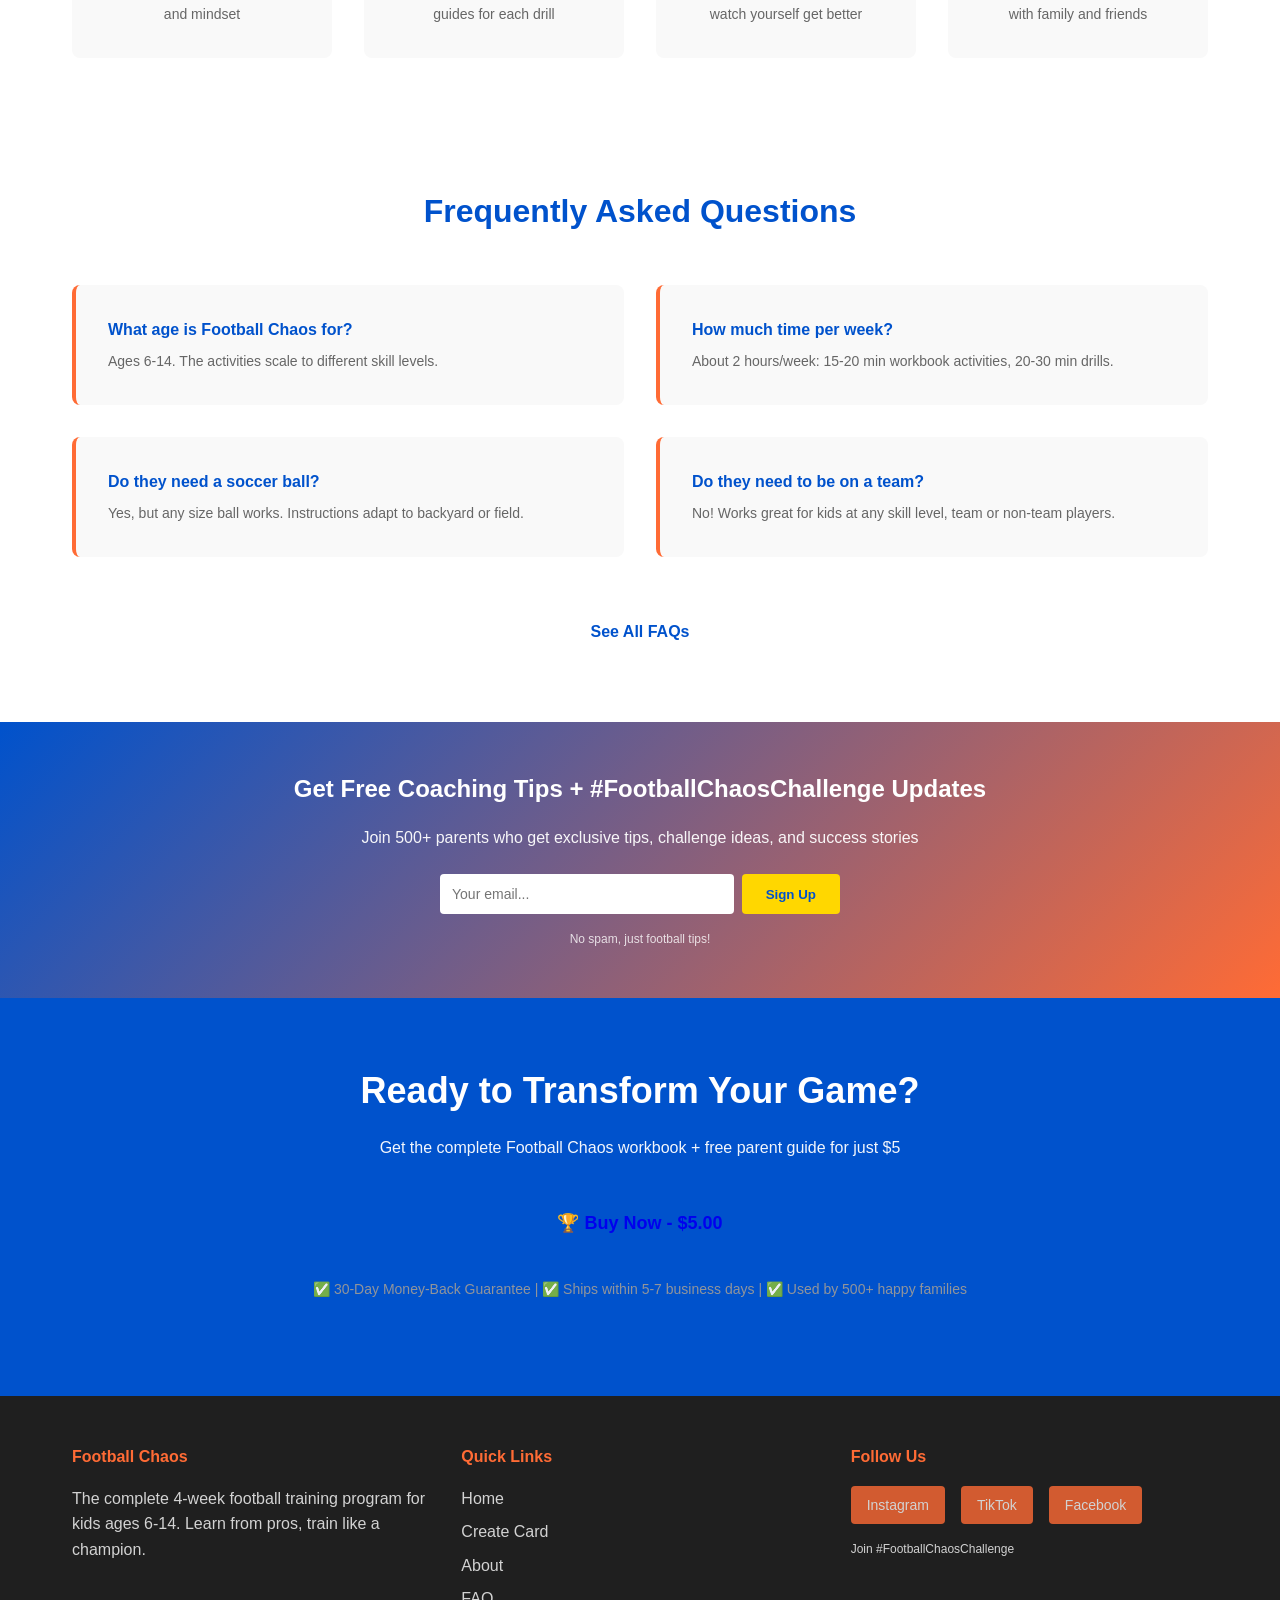
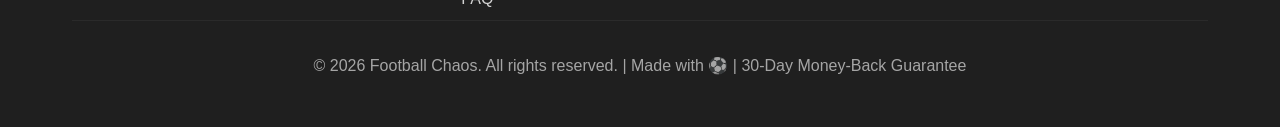
==== commit 27647b58: "Add files via upload" ====
--- a/index.html
+++ b/index.html
@@ -51,39 +51,48 @@
     <div class="container">
         <h2 style="text-align: center; color: #0052CC; font-size: 32px; margin-bottom: 2rem;">Learn from the BEST Players in the World</h2>
         <div style="display: grid; grid-template-columns: repeat(3, 1fr); gap: 2rem; margin-bottom: 3rem;">
-            <!-- Mbappé Card -->
-            <div style="border-radius: 12px; overflow: hidden; box-shadow: 0 8px 16px rgba(0,82,204,0.15); transition: transform 0.3s; cursor: pointer;" onmouseover="this.style.transform='translateY(-10px)'" onmouseout="this.style.transform='translateY(0)'">
-                <div style="width: 100%; aspect-ratio: 2/3; background: linear-gradient(135deg, #0052CC 0%, #FF6B35 100%); display: flex; align-items: center; justify-content: center; flex-direction: column; color: white; padding: 2rem; text-align: center;">
-                    <div style="font-size: 48px; margin-bottom: 1rem;">⚽</div>
-                    <h3 style="margin: 0; font-size: 24px; font-weight: bold;">Kylian Mbappé</h3>
-                    <p style="margin: 0.5rem 0 0 0; font-size: 18px; opacity: 0.95;">Speed & Acceleration</p>
-                    <p style="margin-top: 1rem; font-size: 14px; opacity: 0.9; line-height: 1.5;">France's explosive speedster. Learn finishing under pressure.</p>
+            <!-- Mbappé Card WITH REAL PHOTO -->
+            <div style="border-radius: 12px; overflow: hidden; box-shadow: 0 8px 16px rgba(0,82,204,0.15); transition: transform 0.3s; cursor: pointer;" onmouseover="this.style.transform='translateY(-10px)'" onmouseout="this.style.transform='translateY(0)'">
+                <div style="width: 100%; aspect-ratio: 2/3; background: linear-gradient(135deg, #0052CC 0%, #FF6B35 100%); background-image: url('./mbape.jpg'); background-size: cover; background-position: center; display: flex; align-items: center; justify-content: center; flex-direction: column; color: white; padding: 2rem; text-align: center; position: relative;">
+                    <div style="position: absolute; top: 0; left: 0; width: 100%; height: 100%; background: rgba(0, 82, 204, 0.3); z-index: 1;"></div>
+                    <div style="position: relative; z-index: 2;">
+                        <div style="font-size: 48px; margin-bottom: 1rem;">⚽</div>
+                        <h3 style="margin: 0; font-size: 24px; font-weight: bold;">Kylian Mbappé</h3>
+                        <p style="margin: 0.5rem 0 0 0; font-size: 18px; opacity: 0.95;">Speed & Acceleration</p>
+                        <p style="margin-top: 1rem; font-size: 14px; opacity: 0.9; line-height: 1.5;">France's explosive speedster. Learn finishing under pressure.</p>
+                    </div>
                 </div>
                 <div style="padding: 1.5rem; background: white;">
                     <p style="color: #666; font-size: 14px; margin: 0;">Master explosive pace, directional running, and clinical finishes from one of football's fastest players.</p>
                 </div>
             </div>
 
-            <!-- Ronaldo Card -->
-            <div style="border-radius: 12px; overflow: hidden; box-shadow: 0 8px 16px rgba(0,82,204,0.15); transition: transform 0.3s; cursor: pointer;" onmouseover="this.style.transform='translateY(-10px)'" onmouseout="this.style.transform='translateY(0)'">
-                <div style="width: 100%; aspect-ratio: 2/3; background: linear-gradient(135deg, #FF1744 0%, #FF6B35 50%, #FFD700 100%); display: flex; align-items: center; justify-content: center; flex-direction: column; color: white; padding: 2rem; text-align: center;">
-                    <div style="font-size: 48px; margin-bottom: 1rem;">🔥</div>
-                    <h3 style="margin: 0; font-size: 24px; font-weight: bold;">Cristiano Ronaldo</h3>
-                    <p style="margin: 0.5rem 0 0 0; font-size: 18px; opacity: 0.95;">Goal-Scoring Mastery</p>
-                    <p style="margin-top: 1rem; font-size: 14px; opacity: 0.9; line-height: 1.5;">900+ career goals. The GOAT mindset.</p>
+            <!-- Ronaldo Card WITH REAL PHOTO -->
+            <div style="border-radius: 12px; overflow: hidden; box-shadow: 0 8px 16px rgba(0,82,204,0.15); transition: transform 0.3s; cursor: pointer;" onmouseover="this.style.transform='translateY(-10px)'" onmouseout="this.style.transform='translateY(0)'">
+                <div style="width: 100%; aspect-ratio: 2/3; background: linear-gradient(135deg, #FF1744 0%, #FF6B35 50%, #FFD700 100%); background-image: url('./ronaldo.jpg'); background-size: cover; background-position: center; display: flex; align-items: center; justify-content: center; flex-direction: column; color: white; padding: 2rem; text-align: center; position: relative;">
+                    <div style="position: absolute; top: 0; left: 0; width: 100%; height: 100%; background: rgba(255, 23, 68, 0.3); z-index: 1;"></div>
+                    <div style="position: relative; z-index: 2;">
+                        <div style="font-size: 48px; margin-bottom: 1rem;">🔥</div>
+                        <h3 style="margin: 0; font-size: 24px; font-weight: bold;">Cristiano Ronaldo</h3>
+                        <p style="margin: 0.5rem 0 0 0; font-size: 18px; opacity: 0.95;">Goal-Scoring Mastery</p>
+                        <p style="margin-top: 1rem; font-size: 14px; opacity: 0.9; line-height: 1.5;">900+ career goals. The GOAT mindset.</p>
+                    </div>
                 </div>
                 <div style="padding: 1.5rem; background: white;">
                     <p style="color: #666; font-size: 14px; margin: 0;">Learn the mindset, positioning, and relentless practice that built the all-time goal-scoring legend.</p>
                 </div>
             </div>
 
-            <!-- Lewandowski Card -->
-            <div style="border-radius: 12px; overflow: hidden; box-shadow: 0 8px 16px rgba(0,82,204,0.15); transition: transform 0.3s; cursor: pointer;" onmouseover="this.style.transform='translateY(-10px)'" onmouseout="this.style.transform='translateY(0)'">
-                <div style="width: 100%; aspect-ratio: 2/3; background: linear-gradient(135deg, #00D084 0%, #0052CC 100%); display: flex; align-items: center; justify-content: center; flex-direction: column; color: white; padding: 2rem; text-align: center;">
-                    <div style="font-size: 48px; margin-bottom: 1rem;">💪</div>
-                    <h3 style="margin: 0; font-size: 24px; font-weight: bold;">Robert Lewandowski</h3>
-                    <p style="margin: 0.5rem 0 0 0; font-size: 18px; opacity: 0.95;">Ball Control & Positioning</p>
-                    <p style="margin-top: 1rem; font-size: 14px; opacity: 0.9; line-height: 1.5;">Bayern's technical master.</p>
+            <!-- Lewandowski Card WITH REAL PHOTO -->
+            <div style="border-radius: 12px; overflow: hidden; box-shadow: 0 8px 16px rgba(0,82,204,0.15); transition: transform 0.3s; cursor: pointer;" onmouseover="this.style.transform='translateY(-10px)'" onmouseout="this.style.transform='translateY(0)'">
+                <div style="width: 100%; aspect-ratio: 2/3; background: linear-gradient(135deg, #00D084 0%, #0052CC 100%); background-image: url('./levand.jpg'); background-size: cover; background-position: center; display: flex; align-items: center; justify-content: center; flex-direction: column; color: white; padding: 2rem; text-align: center; position: relative;">
+                    <div style="position: absolute; top: 0; left: 0; width: 100%; height: 100%; background: rgba(0, 208, 132, 0.3); z-index: 1;"></div>
+                    <div style="position: relative; z-index: 2;">
+                        <div style="font-size: 48px; margin-bottom: 1rem;">💪</div>
+                        <h3 style="margin: 0; font-size: 24px; font-weight: bold;">Robert Lewandowski</h3>
+                        <p style="margin: 0.5rem 0 0 0; font-size: 18px; opacity: 0.95;">Ball Control & Positioning</p>
+                        <p style="margin-top: 1rem; font-size: 14px; opacity: 0.9; line-height: 1.5;">Bayern's technical master.</p>
+                    </div>
                 </div>
                 <div style="padding: 1.5rem; background: white;">
                     <p style="color: #666; font-size: 14px; margin: 0;">Understand elite first-touch control, intelligent positioning, and reading the game like Bayern's greatest striker.</p>
@@ -93,39 +102,48 @@
 
         <!-- Row 2: Neymar, Salah, Yamal -->
         <div style="display: grid; grid-template-columns: repeat(3, 1fr); gap: 2rem;">
-            <!-- Neymar Card -->
-            <div style="border-radius: 12px; overflow: hidden; box-shadow: 0 8px 16px rgba(0,82,204,0.15); transition: transform 0.3s; cursor: pointer;" onmouseover="this.style.transform='translateY(-10px)'" onmouseout="this.style.transform='translateY(0)'">
-                <div style="width: 100%; aspect-ratio: 2/3; background: linear-gradient(135deg, #FFD700 0%, #FF6B35 100%); display: flex; align-items: center; justify-content: center; flex-direction: column; color: white; padding: 2rem; text-align: center;">
-                    <div style="font-size: 48px; margin-bottom: 1rem;">✨</div>
-                    <h3 style="margin: 0; font-size: 24px; font-weight: bold;">Neymar Jr</h3>
-                    <p style="margin: 0.5rem 0 0 0; font-size: 18px; opacity: 0.95;">Dribbling & Creativity</p>
-                    <p style="margin-top: 1rem; font-size: 14px; opacity: 0.9; line-height: 1.5;">Football's most exciting player.</p>
+            <!-- Neymar Card WITH REAL PHOTO -->
+            <div style="border-radius: 12px; overflow: hidden; box-shadow: 0 8px 16px rgba(0,82,204,0.15); transition: transform 0.3s; cursor: pointer;" onmouseover="this.style.transform='translateY(-10px)'" onmouseout="this.style.transform='translateY(0)'">
+                <div style="width: 100%; aspect-ratio: 2/3; background: linear-gradient(135deg, #FFD700 0%, #FF6B35 100%); background-image: url('./neymar.jpg'); background-size: cover; background-position: center; display: flex; align-items: center; justify-content: center; flex-direction: column; color: white; padding: 2rem; text-align: center; position: relative;">
+                    <div style="position: absolute; top: 0; left: 0; width: 100%; height: 100%; background: rgba(255, 215, 0, 0.3); z-index: 1;"></div>
+                    <div style="position: relative; z-index: 2;">
+                        <div style="font-size: 48px; margin-bottom: 1rem;">✨</div>
+                        <h3 style="margin: 0; font-size: 24px; font-weight: bold;">Neymar Jr</h3>
+                        <p style="margin: 0.5rem 0 0 0; font-size: 18px; opacity: 0.95;">Dribbling & Creativity</p>
+                        <p style="margin-top: 1rem; font-size: 14px; opacity: 0.9; line-height: 1.5;">Football's most exciting player.</p>
+                    </div>
                 </div>
                 <div style="padding: 1.5rem; background: white;">
                     <p style="color: #666; font-size: 14px; margin: 0;">Master creative dribbling, body control, and making defenders look helpless through pure skill and flair.</p>
                 </div>
             </div>
 
-            <!-- Messi Card -->
-            <div style="border-radius: 12px; overflow: hidden; box-shadow: 0 8px 16px rgba(0,82,204,0.15); transition: transform 0.3s; cursor: pointer;" onmouseover="this.style.transform='translateY(-10px)'" onmouseout="this.style.transform='translateY(0)'">
-                <div style="width: 100%; aspect-ratio: 2/3; background: linear-gradient(135deg, #0052CC 0%, #00D084 100%); display: flex; align-items: center; justify-content: center; flex-direction: column; color: white; padding: 2rem; text-align: center;">
-                    <div style="font-size: 48px; margin-bottom: 1rem;">👑</div>
-                    <h3 style="margin: 0; font-size: 24px; font-weight: bold;">Lionel Messi</h3>
-                    <p style="margin: 0.5rem 0 0 0; font-size: 18px; opacity: 0.95;">Vision & Playmaking</p>
-                    <p style="margin-top: 1rem; font-size: 14px; opacity: 0.9; line-height: 1.5;">The GOAT. Pure genius.</p>
+            <!-- Messi Card WITH REAL PHOTO -->
+            <div style="border-radius: 12px; overflow: hidden; box-shadow: 0 8px 16px rgba(0,82,204,0.15); transition: transform 0.3s; cursor: pointer;" onmouseover="this.style.transform='translateY(-10px)'" onmouseout="this.style.transform='translateY(0)'">
+                <div style="width: 100%; aspect-ratio: 2/3; background: linear-gradient(135deg, #0052CC 0%, #00D084 100%); background-image: url('./messi.jpg'); background-size: cover; background-position: center; display: flex; align-items: center; justify-content: center; flex-direction: column; color: white; padding: 2rem; text-align: center; position: relative;">
+                    <div style="position: absolute; top: 0; left: 0; width: 100%; height: 100%; background: rgba(0, 82, 204, 0.3); z-index: 1;"></div>
+                    <div style="position: relative; z-index: 2;">
+                        <div style="font-size: 48px; margin-bottom: 1rem;">👑</div>
+                        <h3 style="margin: 0; font-size: 24px; font-weight: bold;">Lionel Messi</h3>
+                        <p style="margin: 0.5rem 0 0 0; font-size: 18px; opacity: 0.95;">Vision & Playmaking</p>
+                        <p style="margin-top: 1rem; font-size: 14px; opacity: 0.9; line-height: 1.5;">The GOAT. Pure genius.</p>
+                    </div>
                 </div>
                 <div style="padding: 1.5rem; background: white;">
                     <p style="color: #666; font-size: 14px; margin: 0;">Learn football IQ, vision, ball mastery, and how to control the game like the greatest player of all time.</p>
                 </div>
             </div>
 
-            <!-- Yamal Card -->
-            <div style="border-radius: 12px; overflow: hidden; box-shadow: 0 8px 16px rgba(0,82,204,0.15); transition: transform 0.3s; cursor: pointer;" onmouseover="this.style.transform='translateY(-10px)'" onmouseout="this.style.transform='translateY(0)'">
-                <div style="width: 100%; aspect-ratio: 2/3; background: linear-gradient(135deg, #00D084 0%, #FFD700 100%); display: flex; align-items: center; justify-content: center; flex-direction: column; color: white; padding: 2rem; text-align: center;">
-                    <div style="font-size: 48px; margin-bottom: 1rem;">🌟</div>
-                    <h3 style="margin: 0; font-size: 24px; font-weight: bold;">Lamine Yamal</h3>
-                    <p style="margin: 0.5rem 0 0 0; font-size: 18px; opacity: 0.95;">Young Player Success</p>
-                    <p style="margin-top: 1rem; font-size: 14px; opacity: 0.9; line-height: 1.5;">World Cup champion at 19.</p>
+            <!-- Yamal Card WITH REAL PHOTO -->
+            <div style="border-radius: 12px; overflow: hidden; box-shadow: 0 8px 16px rgba(0,82,204,0.15); transition: transform 0.3s; cursor: pointer;" onmouseover="this.style.transform='translateY(-10px)'" onmouseout="this.style.transform='translateY(0)'">
+                <div style="width: 100%; aspect-ratio: 2/3; background: linear-gradient(135deg, #00D084 0%, #FFD700 100%); background-image: url('./yamal.jpg'); background-size: cover; background-position: center; display: flex; align-items: center; justify-content: center; flex-direction: column; color: white; padding: 2rem; text-align: center; position: relative;">
+                    <div style="position: absolute; top: 0; left: 0; width: 100%; height: 100%; background: rgba(0, 208, 132, 0.3); z-index: 1;"></div>
+                    <div style="position: relative; z-index: 2;">
+                        <div style="font-size: 48px; margin-bottom: 1rem;">🌟</div>
+                        <h3 style="margin: 0; font-size: 24px; font-weight: bold;">Lamine Yamal</h3>
+                        <p style="margin: 0.5rem 0 0 0; font-size: 18px; opacity: 0.95;">Young Player Success</p>
+                        <p style="margin-top: 1rem; font-size: 14px; opacity: 0.9; line-height: 1.5;">World Cup champion at 19.</p>
+                    </div>
                 </div>
                 <div style="padding: 1.5rem; background: white;">
                     <p style="color: #666; font-size: 14px; margin: 0;">See how young talent, hard work, and belief can take you to the world's biggest stage as a champion.</p>
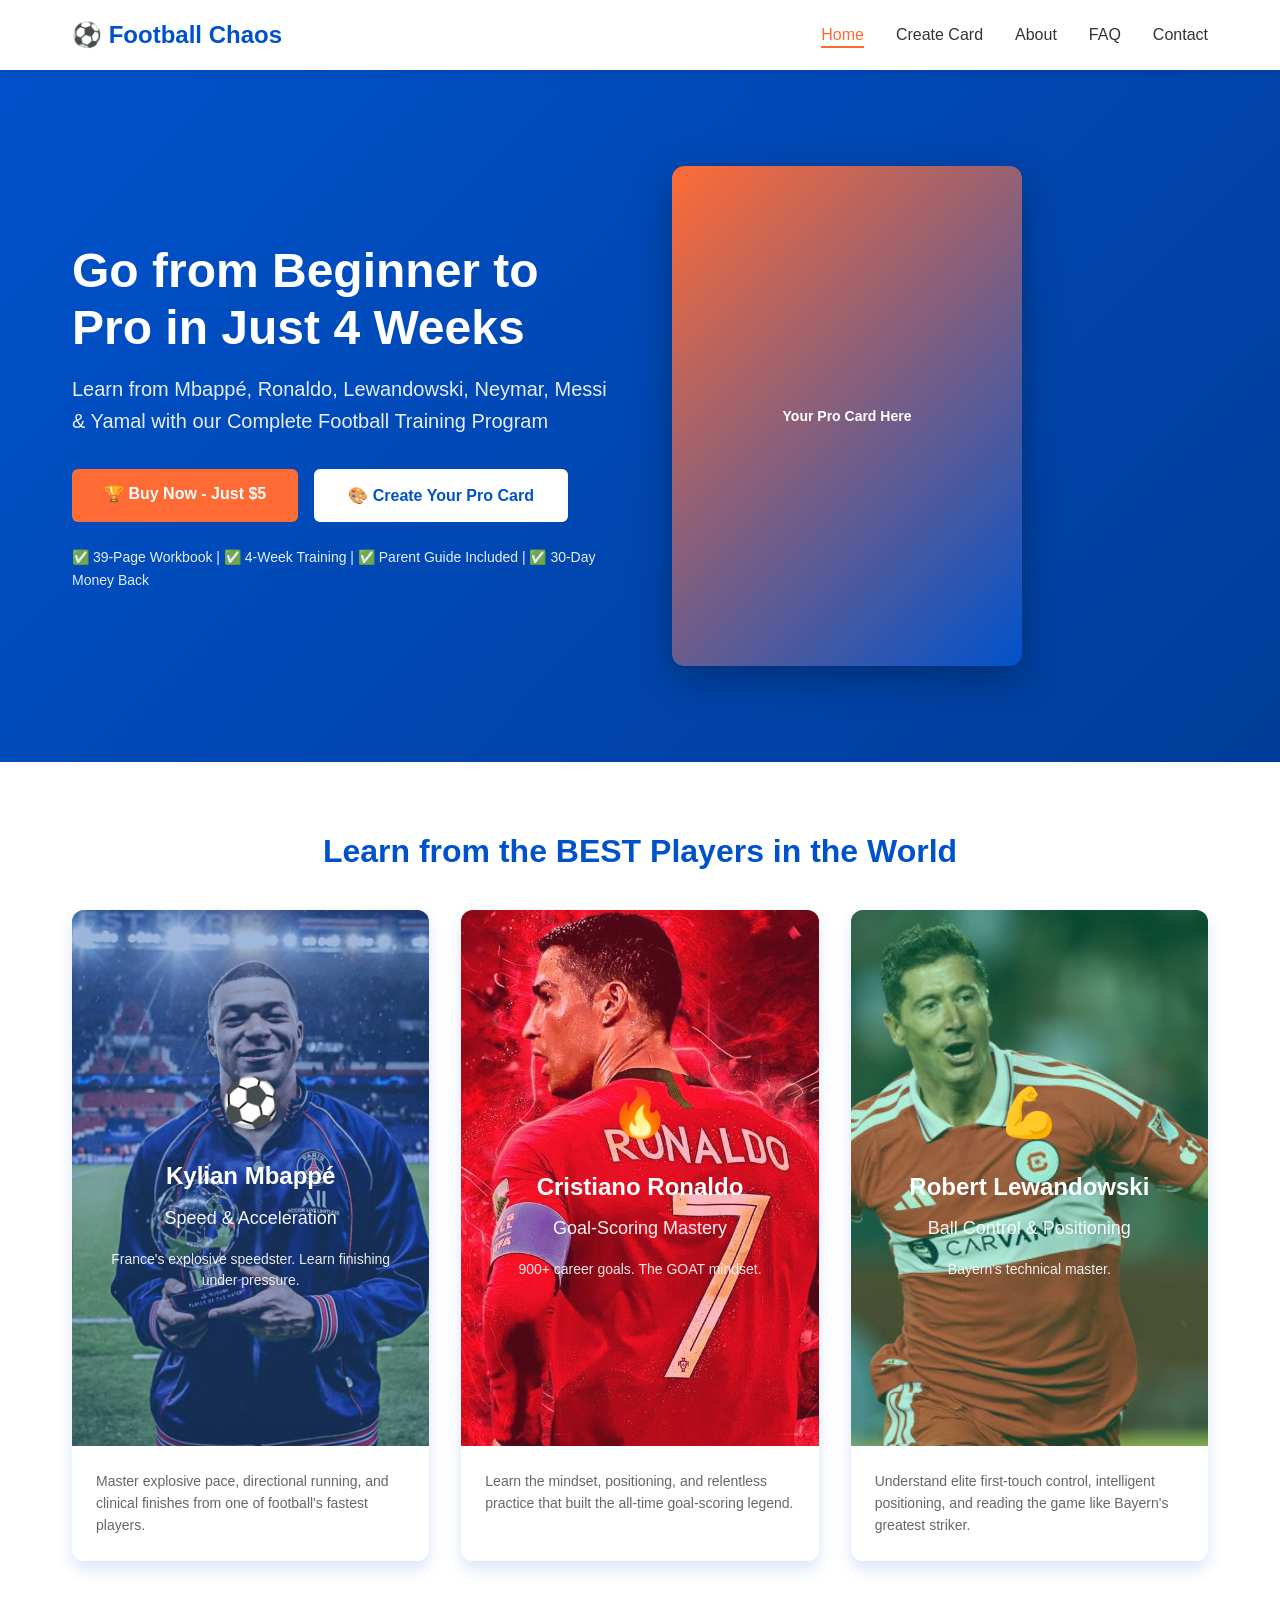
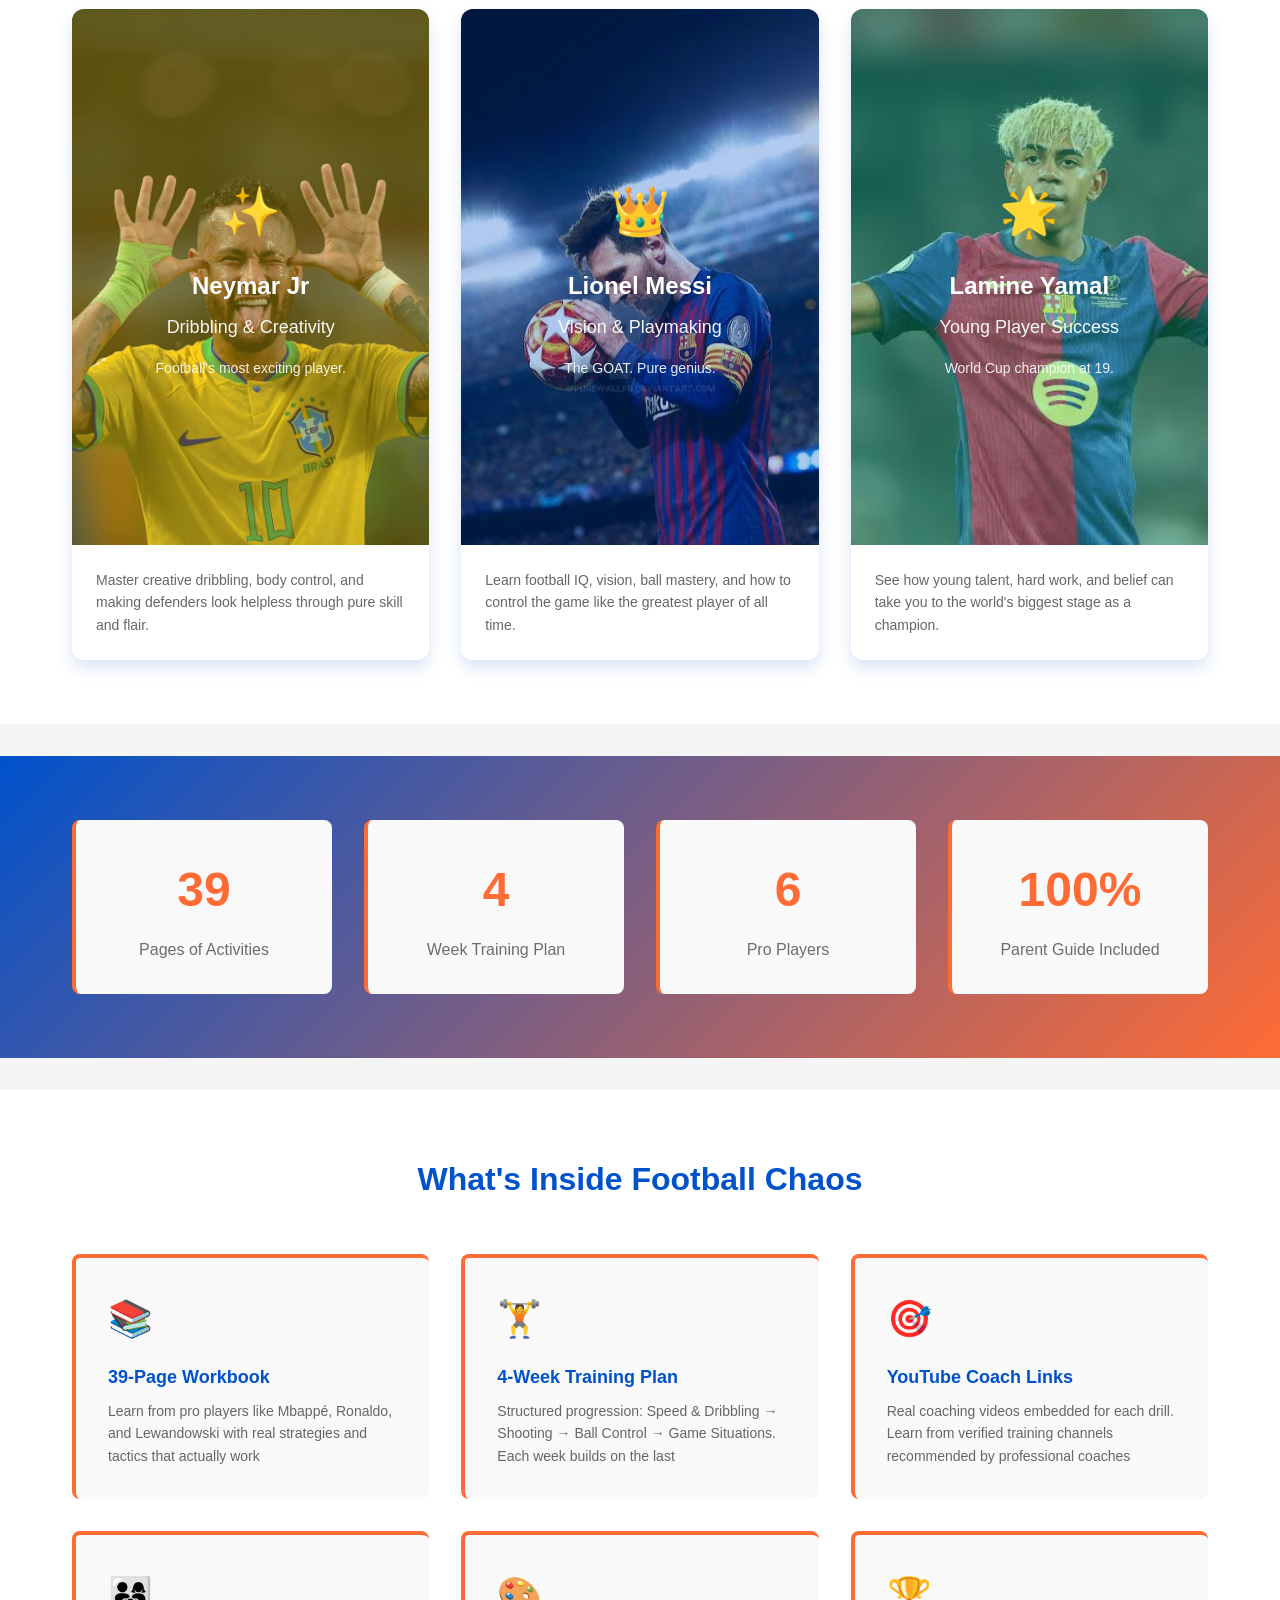
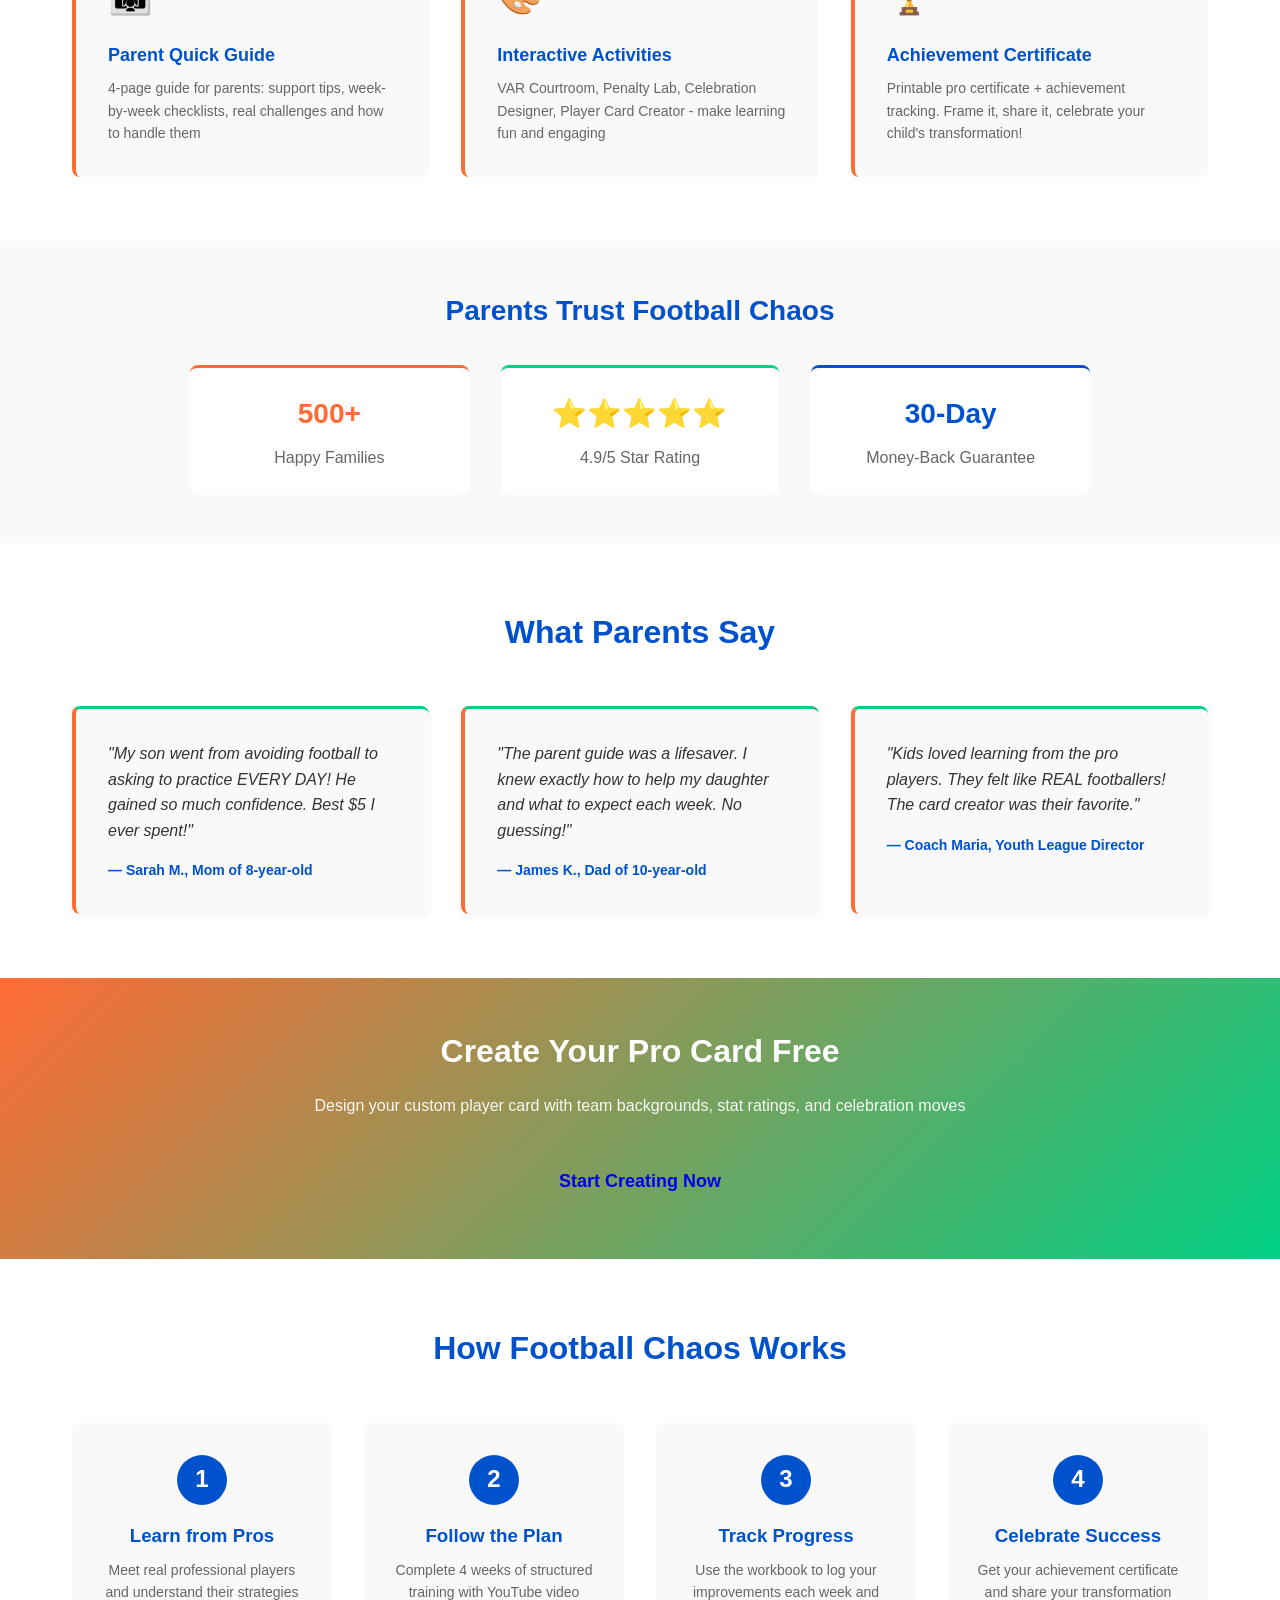
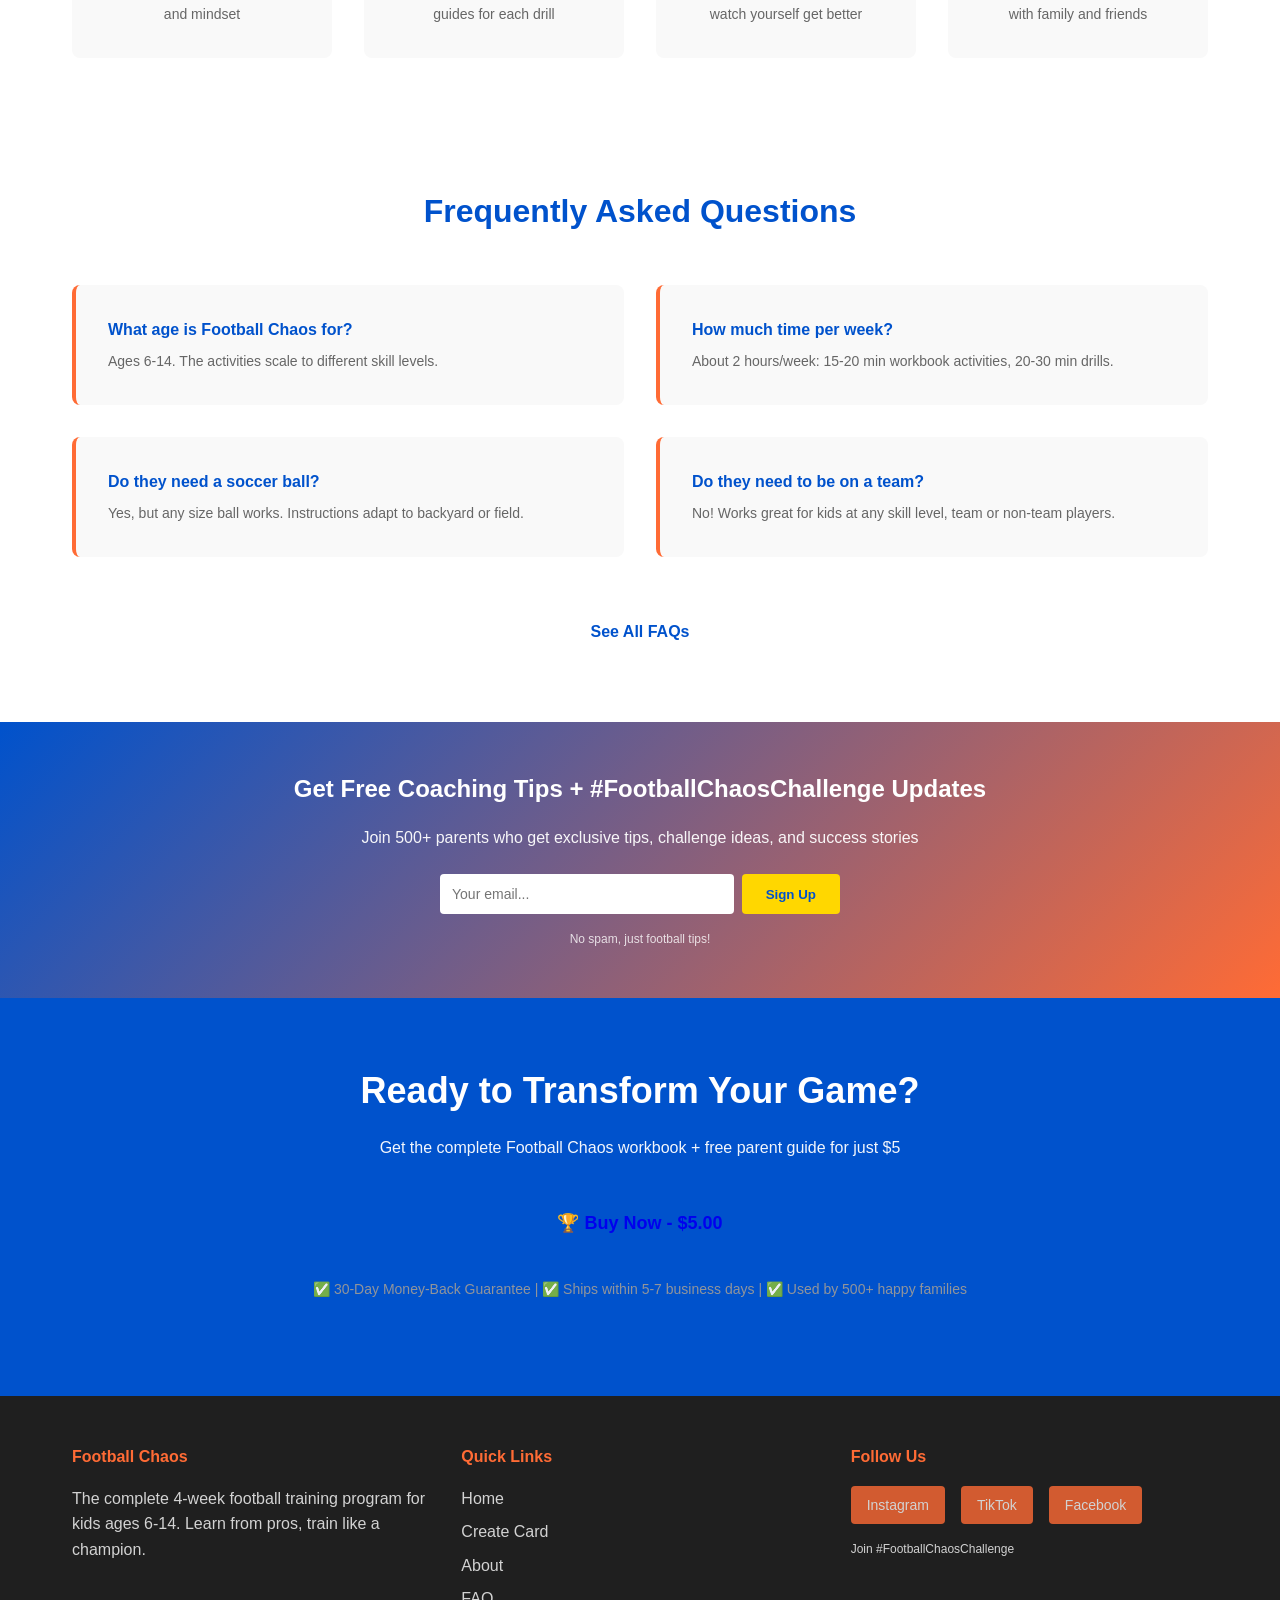
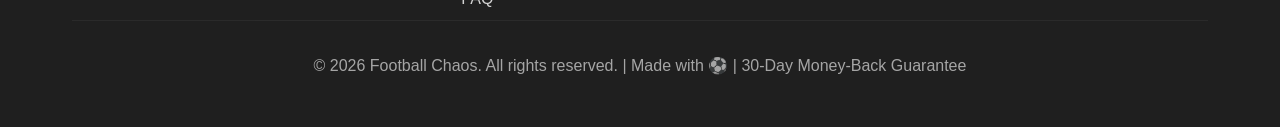
==== commit 67587e84: "Add files via upload" ====
--- a/index.html
+++ b/index.html
@@ -120,7 +120,7 @@
 
             <!-- Messi Card WITH REAL PHOTO -->
             <div style="border-radius: 12px; overflow: hidden; box-shadow: 0 8px 16px rgba(0,82,204,0.15); transition: transform 0.3s; cursor: pointer;" onmouseover="this.style.transform='translateY(-10px)'" onmouseout="this.style.transform='translateY(0)'">
-                <div style="width: 100%; aspect-ratio: 2/3; background: linear-gradient(135deg, #0052CC 0%, #00D084 100%); background-image: url('./messi.jpg'); background-size: cover; background-position: center; display: flex; align-items: center; justify-content: center; flex-direction: column; color: white; padding: 2rem; text-align: center; position: relative;">
+                <div style="width: 100%; aspect-ratio: 2/3; background: linear-gradient(135deg, #0052CC 0%, #00D084 100%); background-image: url('./messi.jpg'); background-size: cover; background-position: center top; display: flex; align-items: center; justify-content: center; flex-direction: column; color: white; padding: 2rem; text-align: center; position: relative;">
                     <div style="position: absolute; top: 0; left: 0; width: 100%; height: 100%; background: rgba(0, 82, 204, 0.3); z-index: 1;"></div>
                     <div style="position: relative; z-index: 2;">
                         <div style="font-size: 48px; margin-bottom: 1rem;">👑</div>
